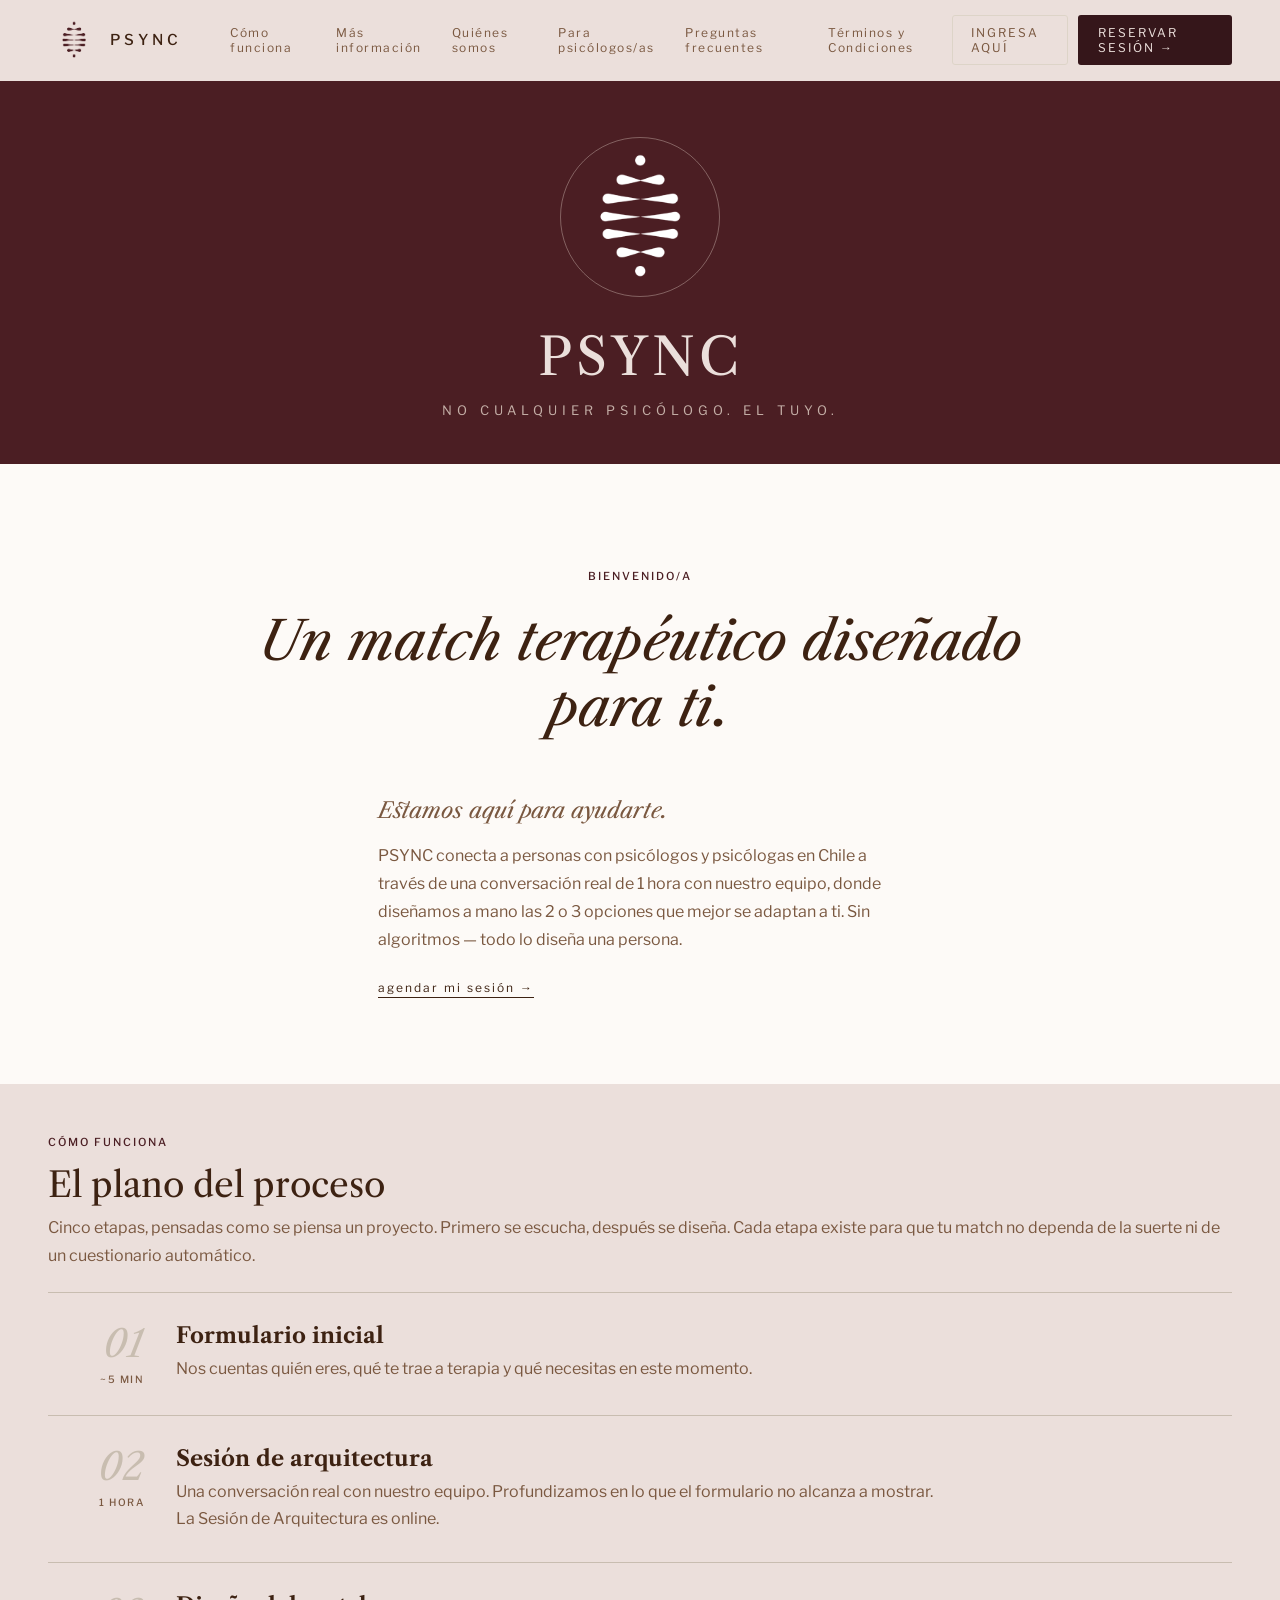
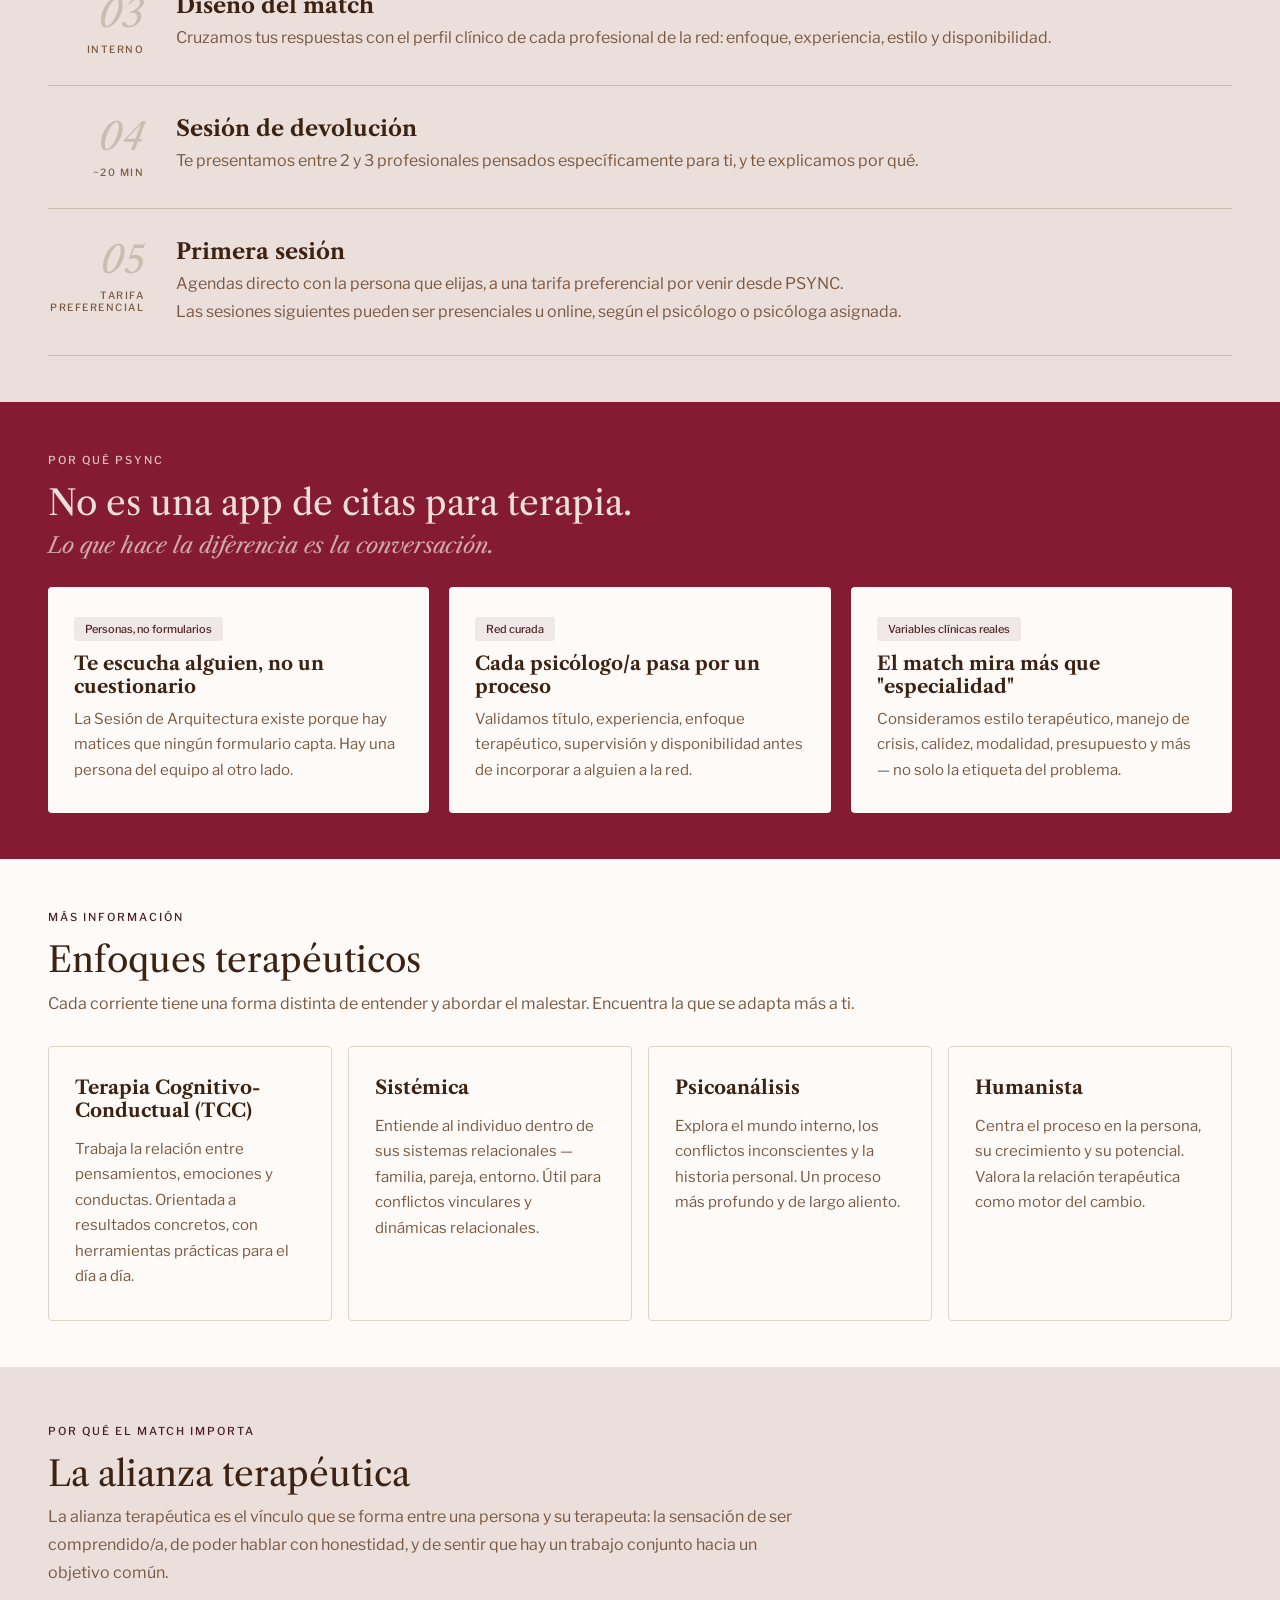
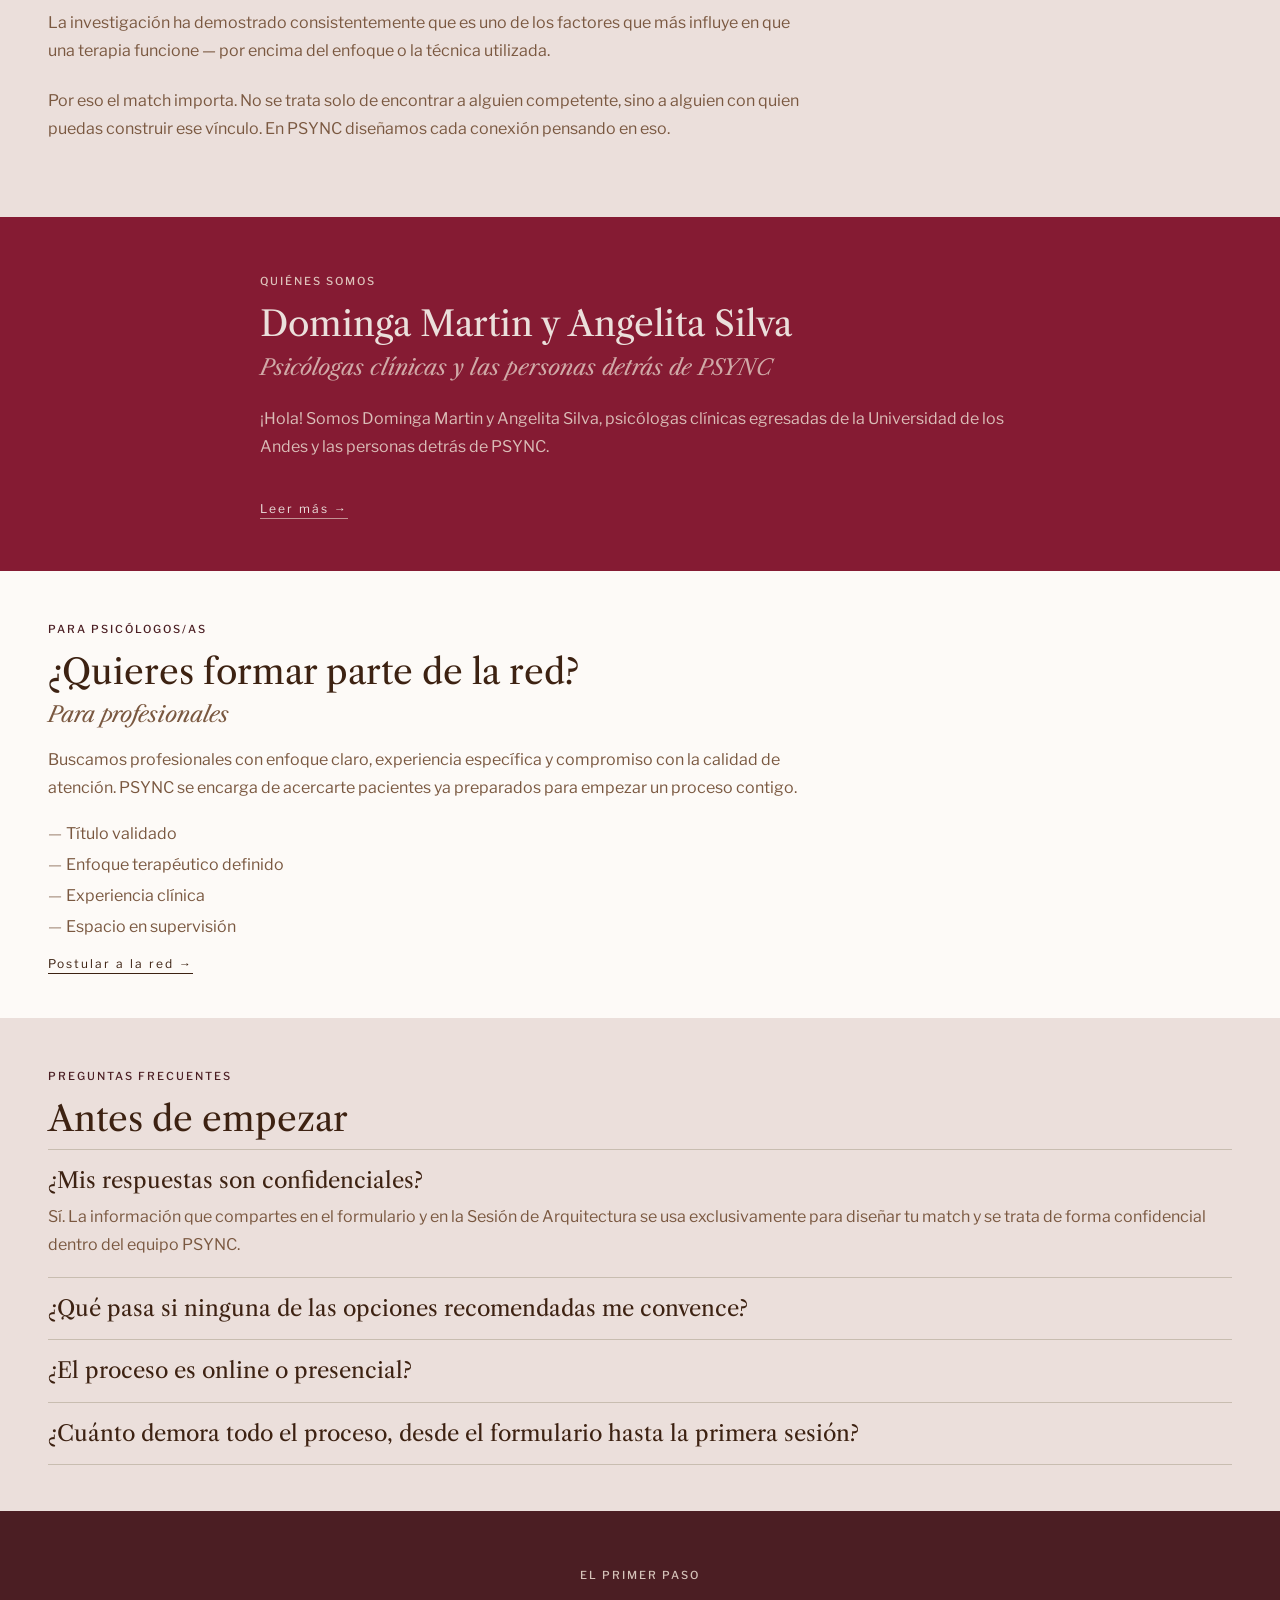
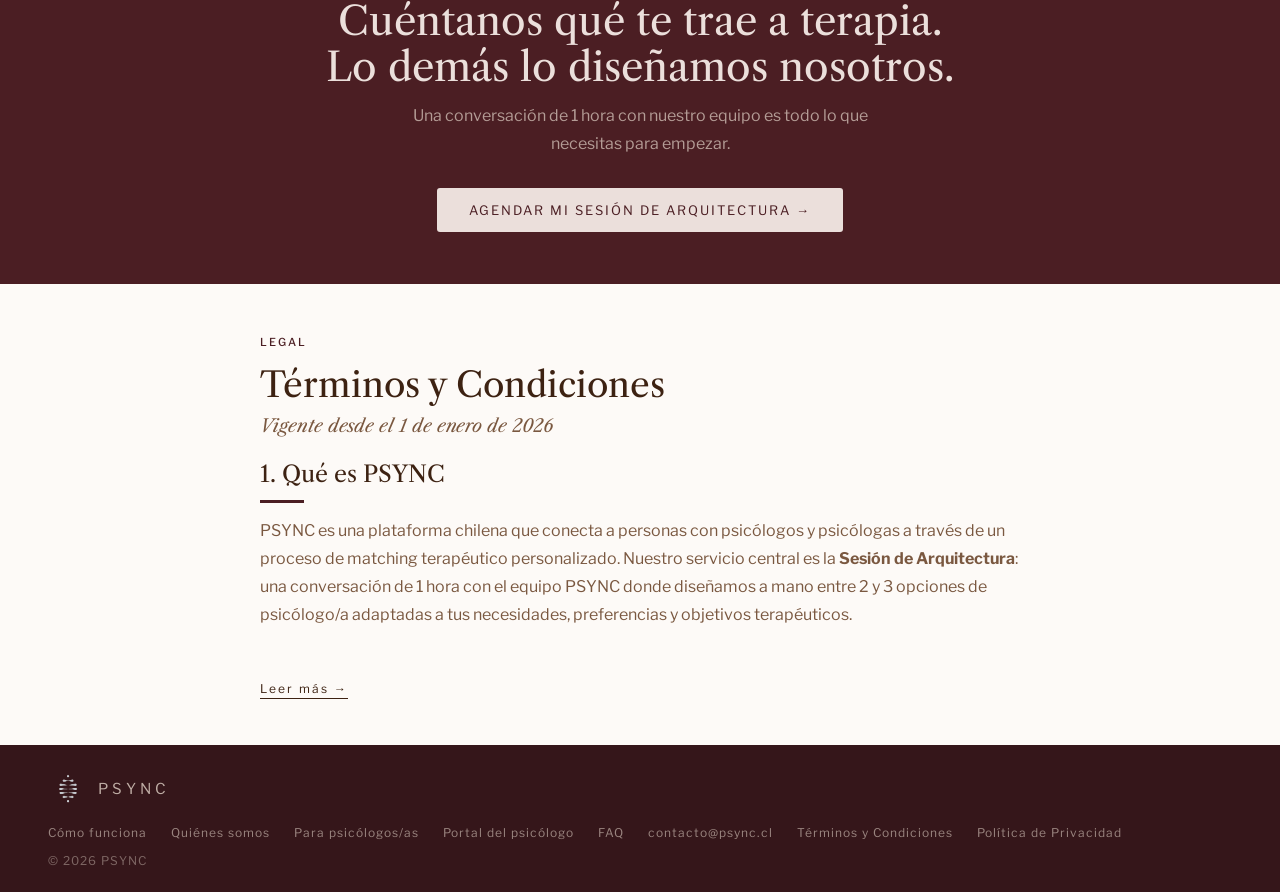
==== index.html @ 22e1e1fa "Add files via upload Descuento 15% dcto primera sesión" ====
<!DOCTYPE html>
<html lang="es">
<head>
<meta charset="UTF-8">
<meta name="viewport" content="width=device-width, initial-scale=1.0">
<title>PSYNC — Tu psicólogo o psicóloga, diseñado para ti</title>
<meta name="description" content="PSYNC conecta a personas con psicólogos y psicólogas en Chile a través de la Sesión de Arquitectura: una conversación real de 1 hora donde diseñamos a mano tu match terapéutico.">

<!-- Open Graph / redes sociales -->
<meta property="og:title" content="PSYNC — Tu psicólogo o psicóloga, diseñado para ti">
<meta property="og:description" content="Te escuchamos, entendemos lo que necesitas y te conectamos con 2-3 psicólogos que realmente pueden acompañarte.">
<meta property="og:image" content="https://psync.cl/og-image.png">
<meta property="og:image:width" content="1200">
<meta property="og:image:height" content="630">
<meta property="og:image:alt" content="PSYNC">
<meta property="og:url" content="https://psync.cl/">
<meta property="og:type" content="website">
<meta property="og:site_name" content="PSYNC">
<meta property="og:locale" content="es_CL">
<meta name="twitter:card" content="summary_large_image">
<meta name="twitter:title" content="PSYNC — Tu psicólogo o psicóloga, diseñado para ti">
<meta name="twitter:description" content="Te escuchamos, entendemos lo que necesitas y te conectamos con 2-3 psicólogos que realmente pueden acompañarte.">
<meta name="twitter:image" content="https://psync.cl/og-image.png">

<link rel="preconnect" href="https://fonts.googleapis.com">
<link rel="preconnect" href="https://fonts.gstatic.com" crossorigin>
<link href="https://fonts.googleapis.com/css2?family=Libre+Caslon+Text:ital,wght@0,400;0,700;1,400&family=Libre+Franklin:wght@300;400;500;600;700&display=swap" rel="stylesheet">
<style>
  :root {
    --bg: #EBDFDB;
    --surface: #FDFAF7;
    --ink: #3D2212;
    --ink-soft: #7A5840;
    --accent: #4B1E23;
    --accent-deep: #35161A;
    --accent-vivid: #851B33;
    --line: #DDD4C8;
    --line-strong: #C8BDB0;
    --font-display: 'Libre Caslon Text', serif;
    --font-body: 'Libre Franklin', sans-serif;
  }
  *, *::before, *::after { box-sizing: border-box; margin: 0; padding: 0; }
  html { scroll-behavior: smooth; }
  body { font-family: var(--font-display); background: var(--bg); color: var(--ink); }

  /* ── NAV ─────────────────────────────────────────── */
  nav {
    display: flex;
    justify-content: space-between;
    align-items: center;
    padding: 14px 48px;
    background: transparent;
    border-bottom: 0.5px solid transparent;
    position: sticky;
    top: 0;
    z-index: 100;
    transition: background 0.25s, border-color 0.25s, box-shadow 0.25s;
  }
  nav.scrolled {
    background: var(--surface);
    border-bottom-color: var(--line);
    box-shadow: 0 1px 8px rgba(61,34,18,0.12);
  }
  .nav-logo { display: flex; align-items: center; gap: 10px; text-decoration: none; }
  .nav-logo img { height: 52px; width: auto; content: url(logo-burdeos.png); }
  .nav-wordmark {
    font-family: var(--font-body);
    font-size: 15px;
    font-weight: 500;
    letter-spacing: 4px;
    color: var(--ink);
  }
  .nav-links {
    display: flex;
    gap: 28px;
    margin-left: 48px;
    font-family: var(--font-body);
    font-size: 12px;
    letter-spacing: 1.5px;
    color: var(--ink-soft);
    list-style: none;
  }
  .nav-links a { color: inherit; text-decoration: none; transition: color 0.2s; }
  .nav-links a:hover { color: var(--ink); }
  .nav-actions { display: flex; align-items: center; gap: 10px; }
  .nav-portal {
    font-family: var(--font-body);
    font-size: 12px;
    letter-spacing: 2px;
    text-transform: uppercase;
    background: transparent;
    color: var(--ink-soft);
    padding: 9px 18px;
    border-radius: 3px;
    border: 1px solid var(--line);
    text-decoration: none;
    transition: color 0.2s, border-color 0.2s;
  }
  .nav-portal:hover { color: var(--ink); border-color: var(--ink); }
  .nav-cta {
    font-family: var(--font-body);
    font-size: 12px;
    letter-spacing: 2px;
    text-transform: uppercase;
    background: var(--accent-deep);
    color: var(--bg);
    padding: 10px 20px;
    border-radius: 3px;
    text-decoration: none;
    transition: opacity 0.2s;
  }
  .nav-cta:hover { opacity: 0.82; }

  /* ── HERO ─────────────────────────────────────────── */
  .hero {
    background: var(--accent);
    padding: 56px 48px 46px;
    text-align: center;
  }
  .hero-circle {
    width: 160px;
    height: 160px;
    border-radius: 50%;
    border: 1px solid rgba(237,224,212,0.35);
    margin: 0 auto 32px;
    display: flex;
    align-items: center;
    justify-content: center;
    overflow: hidden;
  }
  .hero-circle img { width: 100%; height: 100%; object-fit: contain; transform: scale(1.12); filter: brightness(0) invert(1); }
  .hero-title {
    font-size: 52px;
    color: var(--bg);
    font-weight: 300;
    letter-spacing: 4px;
    line-height: 1.1;
    margin-bottom: 16px;
  }
  .hero-sub {
    font-family: var(--font-body);
    font-size: 13px;
    letter-spacing: 5px;
    color: rgba(237,224,212,0.75);
  }

  /* ── TIPOGRAFÍA COMÚN ─────────────────────────────── */
  .section-tag {
    display: inline-block;
    font-family: var(--font-body);
    font-size: 11px;
    font-weight: 500;
    letter-spacing: 2px;
    color: var(--accent);
    background: none;
    padding: 0;
    border-radius: 0;
    margin-bottom: 16px;
    text-transform: uppercase;
  }
  .section-title {
    font-size: 35px;
    color: var(--ink);
    font-weight: 400;
    line-height: 1.13;
    margin-bottom: 10px;
  }
  .section-italic {
    font-size: 22px;
    font-style: italic;
    color: var(--ink-soft);
    margin-bottom: 18px;
  }
  .section-body {
    font-family: var(--font-body);
    font-size: 16px;
    color: var(--ink-soft);
    line-height: 1.75;
    margin-bottom: 22px;
  }
  .link-arrow {
    font-family: var(--font-body);
    font-size: 12px;
    letter-spacing: 2px;
    color: var(--ink);
    text-decoration: none;
    border-bottom: 0.5px solid var(--ink);
    padding-bottom: 2px;
  }
  .link-arrow:hover { opacity: 0.7; }

  /* ── LEER MÁS ─────────────────────────────────────── */
  .expand-hidden { display: none; }
  .expand-hidden.open { display: block; }
  .expand-btn {
    font-family: var(--font-body);
    font-size: 12px;
    letter-spacing: 2px;
    color: var(--ink);
    background: none;
    border: none;
    border-bottom: 0.5px solid var(--ink);
    padding-bottom: 2px;
    cursor: pointer;
    margin-top: 24px;
    display: inline-block;
  }
  .expand-btn:hover { opacity: 0.7; }

  /* ── BIENVENIDA ───────────────────────────────────── */
  .welcome { background: var(--surface); }
  .welcome-statement-wrap {
    max-width: 880px;
    margin: 0 auto;
    padding: 100px 48px 56px;
    text-align: center;
  }
  .welcome-statement-wrap .section-tag { margin: 0 auto 26px; }
  .welcome-statement {
    font-family: var(--font-display);
    font-style: italic;
    font-weight: 400;
    font-size: 54px;
    line-height: 1.22;
    color: var(--ink);
  }
  .welcome-text { padding: 0 48px 88px; max-width: 620px; margin: 0 auto; }

  /* ── PROCESO ──────────────────────────────────────── */
  .proceso {
    padding: 46px 48px;
    background: var(--bg);
    scroll-margin-top: 80px;
  }
  .steps-list { margin-top: 12px; }
  .step {
    display: grid;
    grid-template-columns: 96px 1fr;
    gap: 32px;
    padding: 30px 0;
    border-top: 0.5px solid var(--line-strong);
  }
  .step:last-child { border-bottom: 0.5px solid var(--line-strong); }
  .step-left { text-align: right; padding-top: 2px; }
  .step-num { font-family: var(--font-display); font-style: italic; font-size: 38px; color: var(--line-strong); font-weight: 400; line-height: 1; }
  .step-time { display: block; font-family: var(--font-body); font-size: 10px; font-weight: 500; letter-spacing: 1.5px; text-transform: uppercase; color: var(--ink-soft); margin-top: 10px; }
  .step-title { font-size: 22px; color: var(--ink); line-height: 1.15; margin-bottom: 6px; }
  .step-body { font-family: var(--font-body); font-size: 16px; color: var(--ink-soft); line-height: 1.7; }

  /* ── POR QUÉ PSYNC ────────────────────────────────── */
  .porq { padding: 46px 48px; background: var(--accent-vivid); }
  .porq .section-tag { color: rgba(237,224,212,0.85); }
  .porq .section-title { color: var(--bg); }
  .porq .section-italic { color: rgba(237,224,212,0.72); }
  .porq-grid {
    display: grid;
    grid-template-columns: repeat(3, 1fr);
    gap: 20px;
    margin-top: 28px;
  }
  .porq-card {
    background: var(--surface);
    padding: 30px 26px;
    border-radius: 4px;
    min-height: 220px;
  }
  .porq-card-label {
    display: inline-block;
    font-family: var(--font-body);
    font-size: 11px;
    font-weight: 500;
    letter-spacing: 0;
    color: var(--accent);
    background: rgba(75,30,35,0.08);
    padding: 5px 11px;
    border-radius: 3px;
    margin-bottom: 12px;
    text-transform: none;
  }
  .porq-card-title { font-size: 19px; color: var(--ink); line-height: 1.2; margin-bottom: 8px; }
  .porq-card-body { font-family: var(--font-body); font-size: 15px; color: var(--ink-soft); line-height: 1.7; }

  /* ── CORRIENTES ───────────────────────────────────── */
  .corrientes {
    padding: 46px 48px;
    background: var(--surface);
    scroll-margin-top: 80px;
  }
  .corrientes-grid {
    display: grid;
    grid-template-columns: repeat(4, 1fr);
    gap: 16px;
    margin-top: 28px;
  }
  .corriente-card {
    background: var(--surface);
    padding: 30px 26px;
    border: 1px solid var(--line);
    border-radius: 4px;
    min-height: 240px;
  }
  .corriente-name { font-size: 19px; color: var(--ink); line-height: 1.2; margin-bottom: 14px; }
  .corriente-body { font-family: var(--font-body); font-size: 15px; color: var(--ink-soft); line-height: 1.7; }

  /* ── ALIANZA TERAPÉUTICA ──────────────────────────── */
  .alianza { padding: 52px 48px; background: var(--bg); }
  .alianza-inner { max-width: 760px; }

  /* ── QUIÉNES SOMOS ────────────────────────────────── */
  .quienes {
    padding: 52px 48px;
    background: var(--accent-vivid);
    scroll-margin-top: 80px;
  }
  .quienes .section-tag { color: rgba(237,224,212,0.85); }
  .quienes .section-title { color: var(--bg); }
  .quienes .section-italic { color: rgba(237,224,212,0.72); }
  .quienes .expand-btn { color: var(--bg); border-bottom-color: rgba(237,224,212,0.6); }
  .quienes-inner { max-width: 760px; margin: 0 auto; }
  .quienes-subh {
    font-family: var(--font-display);
    font-size: 25px;
    font-weight: 400;
    line-height: 1.15;
    color: var(--bg);
    margin: 34px 0 14px;
    padding-top: 28px;
    position: relative;
  }
  .quienes-subh::before {
    content: "";
    position: absolute;
    top: 0;
    left: 0;
    width: 44px;
    height: 3px;
    background: rgba(237,224,212,0.5);
  }
  .quienes-body {
    font-family: var(--font-body);
    font-size: 16px;
    color: rgba(237,224,212,0.82);
    line-height: 1.75;
    margin-bottom: 16px;
  }
  .quienes-closing {
    font-family: var(--font-display);
    font-size: 20px;
    font-style: italic;
    color: rgba(237,224,212,0.8);
    margin-top: 34px;
    line-height: 1.5;
  }

  /* ── PSICÓLOGOS/AS ────────────────────────────────── */
  .psicologos {
    padding: 46px 48px;
    background: var(--surface);
    scroll-margin-top: 80px;
  }
  .psicologos-inner { max-width: 760px; }
  .req-list { margin: 16px 0; list-style: none; }
  .req-item {
    font-family: var(--font-body);
    font-size: 16px;
    color: var(--ink-soft);
    padding-left: 18px;
    position: relative;
    margin-bottom: 12px;
  }
  .req-item::before { content: '—'; position: absolute; left: 0; color: rgba(122,88,64,0.7); }

  /* ── FAQ ──────────────────────────────────────────── */
  .faq {
    padding: 46px 48px;
    background: var(--bg);
    scroll-margin-top: 80px;
  }
  .faq-list { margin-top: 8px; }
  details.faq-item {
    padding: 18px 0;
    border-top: 0.5px solid var(--line-strong);
  }
  details.faq-item:last-child { border-bottom: 0.5px solid var(--line-strong); }
  details.faq-item summary {
    font-family: var(--font-display);
    font-size: 22px;
    line-height: 1.15;
    color: var(--ink);
    cursor: pointer;
    list-style: none;
  }
  details.faq-item summary::-webkit-details-marker { display: none; }
  details.faq-item[open] summary { margin-bottom: 10px; }
  details.faq-item p {
    font-family: var(--font-body);
    font-size: 16px;
    color: var(--ink-soft);
    line-height: 1.75;
  }

  /* ── CTA FINAL ────────────────────────────────────── */
  .cta-final { background: var(--accent); padding: 52px 48px; text-align: center; }
  .cta-final .section-tag { color: rgba(237,224,212,0.85); }
  .cta-final .section-title { color: var(--bg); font-size: 40px; line-height: 1.15; margin-bottom: 12px; }
  .cta-final .section-body { color: rgba(237,224,212,0.65); max-width: 480px; margin: 0 auto 30px; }
  .btn-cta {
    display: inline-block;
    padding: 14px 32px;
    background: var(--bg);
    color: var(--accent);
    font-family: var(--font-body);
    font-size: 13px;
    letter-spacing: 2px;
    text-transform: uppercase;
    border-radius: 3px;
    text-decoration: none;
    transition: opacity 0.2s;
  }
  .btn-cta:hover { opacity: 0.85; }

  /* ── TÉRMINOS ─────────────────────────────────────── */
  .terminos {
    padding: 46px 48px;
    background: var(--surface);
    scroll-margin-top: 80px;
  }
  .terminos-inner { max-width: 760px; margin: 0 auto; }
  .terminos-section { margin-bottom: 28px; }
  .terminos-subh {
    font-family: var(--font-display);
    font-size: 23px;
    font-weight: 400;
    line-height: 1.15;
    color: var(--ink);
    margin-bottom: 14px;
    padding-bottom: 16px;
    position: relative;
  }
  .terminos-subh::after {
    content: "";
    position: absolute;
    bottom: 0;
    left: 0;
    width: 44px;
    height: 3px;
    background: var(--accent);
  }
  .terminos-body {
    font-family: var(--font-body);
    font-size: 16px;
    color: var(--ink-soft);
    line-height: 1.75;
    margin-bottom: 12px;
  }
  .terminos-body:last-child { margin-bottom: 0; }
  .terminos-tabla {
    border: 1px solid var(--line);
    border-radius: 4px;
    overflow: hidden;
    margin-bottom: 14px;
  }
  .terminos-tabla-row {
    display: grid;
    grid-template-columns: 1fr auto;
    gap: 24px;
    padding: 12px 18px;
    border-bottom: 0.5px solid var(--line);
    align-items: center;
  }
  .terminos-tabla-row:last-child { border-bottom: none; }
  .terminos-tabla-header {
    font-family: var(--font-body);
    font-size: 11px;
    letter-spacing: 2px;
    text-transform: uppercase;
    color: rgba(122,88,64,0.7);
    background: var(--bg);
  }
  .terminos-tabla-body {
    font-family: var(--font-body);
    font-size: 15px;
    color: var(--ink-soft);
    background: var(--surface);
  }
  .terminos-precio {
    font-family: var(--font-display);
    font-size: 18px;
    color: var(--ink);
    white-space: nowrap;
    text-align: right;
  }
  .terminos-politica { display: flex; flex-direction: column; gap: 10px; margin-bottom: 14px; }
  .terminos-politica-item {
    padding: 20px 24px;
    border: 1px solid var(--line);
    border-radius: 4px;
  }
  .terminos-politica-tag {
    font-family: var(--font-body);
    font-size: 11px;
    letter-spacing: 2px;
    text-transform: uppercase;
    margin-bottom: 8px;
    color: var(--ink-soft);
  }
  .terminos-politica-item .terminos-body { margin-bottom: 0; }
  .terminos-aviso {
    padding: 20px 24px;
    border: 1px solid var(--line-strong);
    border-radius: 4px;
    background: var(--bg);
    margin-bottom: 14px;
  }
  .terminos-aviso .terminos-body { color: rgba(61,34,18,0.7); margin-bottom: 6px; }
  .terminos-aviso .terminos-body:last-child { margin-bottom: 0; }
  .terminos-email-wrap { text-align: center; margin: 16px 0; }
  .terminos-email {
    font-family: var(--font-display);
    font-size: 20px;
    font-style: italic;
    color: var(--ink);
    text-decoration: none;
    border-bottom: 0.5px solid var(--ink);
    padding-bottom: 2px;
  }
  .terminos-email:hover { opacity: 0.7; }

  /* ── FOOTER ───────────────────────────────────────── */
  footer {
    background: var(--accent-deep);
    padding: 24px 48px;
    display: flex;
    justify-content: space-between;
    align-items: center;
    flex-wrap: wrap;
    gap: 12px;
  }
  .footer-logo { display: flex; align-items: center; gap: 10px; }
  .footer-logo img { height: 40px; width: auto; opacity: 0.85; }
  .footer-wordmark {
    font-family: var(--font-body);
    font-size: 15px;
    letter-spacing: 4px;
    color: rgba(237,224,212,0.75);
  }
  .footer-links { display: flex; gap: 24px; flex-wrap: wrap; list-style: none; }
  .footer-links a {
    font-family: var(--font-body);
    font-size: 12px;
    letter-spacing: 1px;
    color: rgba(237,224,212,0.55);
    text-decoration: none;
  }
  .footer-links a:hover { color: rgba(237,224,212,0.75); }
  .footer-copy {
    font-family: var(--font-body);
    font-size: 12px;
    letter-spacing: 1px;
    color: rgba(237,224,212,0.4);
  }

  /* ── HAMBURGER MENU ───────────────────────────────── */
  .nav-hamburger {
    display: none;
    background: none;
    border: none;
    font-size: 22px;
    cursor: pointer;
    color: var(--ink);
    padding: 4px 8px;
    line-height: 1;
  }
  .nav-mobile-menu {
    display: none;
    flex-direction: column;
    width: 100%;
    padding: 8px 0 14px;
    border-top: 0.5px solid var(--line);
    margin-top: 10px;
    list-style: none;
  }
  .nav-mobile-menu.open { display: flex; }
  .nav-mobile-menu li a {
    display: block;
    font-family: var(--font-body);
    font-size: 14px;
    letter-spacing: 1.5px;
    color: var(--ink-soft);
    text-decoration: none;
    padding: 12px 0;
    border-bottom: 0.5px solid var(--line);
  }
  .nav-mobile-menu li:last-child a { border-bottom: none; }
  .nav-mobile-menu li a:hover { color: var(--ink); }
  .nav-mobile-cta {
    display: block !important;
    margin-top: 10px;
    text-align: center;
    background: var(--accent-deep) !important;
    color: var(--bg) !important;
    padding: 12px 20px !important;
    border-radius: 3px;
    font-size: 12px !important;
    letter-spacing: 2px !important;
    text-transform: uppercase;
    border-bottom: none !important;
  }

  /* ── RESPONSIVE (≤768px) ──────────────────────────── */
  @media (max-width: 768px) {
    html, body { overflow-x: hidden; }

    nav { padding: 14px 24px; flex-wrap: wrap; }
    .nav-links { display: none; }
    .nav-actions { display: none; }
    .nav-hamburger { display: block; }

    .hero { padding: 36px 24px 30px; }
    .hero-title { font-size: 36px; }

    .welcome-statement-wrap { padding: 56px 24px 32px; }
    .welcome-statement { font-size: 32px; }
    .welcome-text { padding: 0 24px 48px; }

    .proceso { padding: 36px 24px; }
    .step { grid-template-columns: 56px 1fr; gap: 14px; padding: 22px 0; }
    .step-num { font-size: 28px; }

    .porq { padding: 36px 24px; }
    .porq-grid { grid-template-columns: 1fr; gap: 14px; }
    .porq-card { min-height: 0; }

    .corrientes { padding: 36px 24px; }
    .corrientes-grid { grid-template-columns: 1fr; gap: 14px; }
    .corriente-card { min-height: 0; }

    .alianza { padding: 40px 24px; }
    .alianza-inner { max-width: 100%; }

    .quienes { padding: 40px 24px; }
    .quienes-inner { max-width: 100%; }

    .psicologos { padding: 36px 24px; }
    .psicologos-inner { max-width: 100%; }

    .faq { padding: 36px 24px; }

    .cta-final { padding: 40px 24px; }
    .cta-final .section-title { font-size: 29px; }

    .terminos { padding: 36px 24px; }
    .terminos-inner { max-width: 100%; }
    .terminos-tabla-row { grid-template-columns: 1fr; gap: 4px; }
    .terminos-precio { text-align: left; }

    footer { padding: 20px 24px; flex-direction: column; align-items: flex-start; }

    .section-title { font-size: 27px; }
    .section-italic { font-size: 19px; }
  }
</style>
</head>
<body>

<!-- NAV -->
<nav>
  <a href="index.html" class="nav-logo">
    <img src="logo.png" alt="PSYNC">
    <span class="nav-wordmark">PSYNC</span>
  </a>
  <ul class="nav-links">
    <li><a href="#como-funciona">Cómo funciona</a></li>
    <li><a href="#mas-informacion">Más información</a></li>
    <li><a href="#quienes-somos">Quiénes somos</a></li>
    <li><a href="#para-psicologos">Para psicólogos/as</a></li>
    <li><a href="#preguntas-frecuentes">Preguntas frecuentes</a></li>
    <li><a href="#terminos">Términos y Condiciones</a></li>
  </ul>
  <div class="nav-actions">
    <a href="portal.html" class="nav-portal">Ingresa aquí</a>
    <a href="formulario.html" class="nav-cta">Reservar sesión →</a>
  </div>
  <button class="nav-hamburger" id="navHamburger" aria-label="Menú">☰</button>
  <ul class="nav-mobile-menu" id="navMobileMenu">
    <li><a href="#como-funciona">Cómo funciona</a></li>
    <li><a href="#mas-informacion">Más información</a></li>
    <li><a href="#quienes-somos">Quiénes somos</a></li>
    <li><a href="#para-psicologos">Para psicólogos/as</a></li>
    <li><a href="#preguntas-frecuentes">Preguntas frecuentes</a></li>
    <li><a href="#terminos">Términos y Condiciones</a></li>
    <li><a href="portal.html">Ingresa aquí</a></li>
    <li><a href="formulario.html" class="nav-mobile-cta">Reservar sesión →</a></li>
  </ul>
</nav>

<!-- HERO -->
<section class="hero">
  <div class="hero-circle">
    <img src="logo.png" alt="PSYNC">
  </div>
  <h1 class="hero-title">PSYNC</h1>
  <p class="hero-sub">NO CUALQUIER PSICÓLOGO. EL TUYO.</p>
</section>

<!-- BIENVENIDA -->
<section class="welcome">
  <div class="welcome-statement-wrap">
    <p class="section-tag">Bienvenido/a</p>
    <h2 class="welcome-statement">Un match terapéutico diseñado para ti.</h2>
  </div>
  <div class="welcome-text">
    <p class="section-italic">Estamos aquí para ayudarte.</p>
    <p class="section-body">PSYNC conecta a personas con psicólogos y psicólogas en Chile a través de una conversación real de 1 hora con nuestro equipo, donde diseñamos a mano las 2 o 3 opciones que mejor se adaptan a ti. Sin algoritmos — todo lo diseña una persona.</p>
    <a href="formulario.html" class="link-arrow">agendar mi sesión →</a>
  </div>
</section>

<!-- CÓMO FUNCIONA -->
<section class="proceso" id="como-funciona">
  <p class="section-tag">Cómo funciona</p>
  <h2 class="section-title">El plano del proceso</h2>
  <p class="section-body">Cinco etapas, pensadas como se piensa un proyecto. Primero se escucha, después se diseña. Cada etapa existe para que tu match no dependa de la suerte ni de un cuestionario automático.</p>
  <div class="steps-list">
    <div class="step">
      <div class="step-left">
        <div class="step-num">01</div>
        <div class="step-time">~5 min</div>
      </div>
      <div>
        <h3 class="step-title">Formulario inicial</h3>
        <p class="step-body">Nos cuentas quién eres, qué te trae a terapia y qué necesitas en este momento.</p>
      </div>
    </div>
    <div class="step">
      <div class="step-left">
        <div class="step-num">02</div>
        <div class="step-time">1 hora</div>
      </div>
      <div>
        <h3 class="step-title">Sesión de arquitectura</h3>
        <p class="step-body">Una conversación real con nuestro equipo. Profundizamos en lo que el formulario no alcanza a mostrar.</p>
        <p class="step-body">La Sesión de Arquitectura es online.</p>
      </div>
    </div>
    <div class="step">
      <div class="step-left">
        <div class="step-num">03</div>
        <div class="step-time">Interno</div>
      </div>
      <div>
        <h3 class="step-title">Diseño del match</h3>
        <p class="step-body">Cruzamos tus respuestas con el perfil clínico de cada profesional de la red: enfoque, experiencia, estilo y disponibilidad.</p>
      </div>
    </div>
    <div class="step">
      <div class="step-left">
        <div class="step-num">04</div>
        <div class="step-time">~20 min</div>
      </div>
      <div>
        <h3 class="step-title">Sesión de devolución</h3>
        <p class="step-body">Te presentamos entre 2 y 3 profesionales pensados específicamente para ti, y te explicamos por qué.</p>
      </div>
    </div>
    <div class="step">
      <div class="step-left">
        <div class="step-num">05</div>
        <div class="step-time">Tarifa preferencial</div>
      </div>
      <div>
        <h3 class="step-title">Primera sesión</h3>
        <p class="step-body">Agendas directo con la persona que elijas, a una tarifa preferencial por venir desde PSYNC.</p>
        <p class="step-body">Las sesiones siguientes pueden ser presenciales u online, según el psicólogo o psicóloga asignada.</p>
      </div>
    </div>
  </div>
</section>

<!-- POR QUÉ PSYNC -->
<section class="porq">
  <p class="section-tag">Por qué PSYNC</p>
  <h2 class="section-title">No es una app de citas para terapia.</h2>
  <p class="section-italic">Lo que hace la diferencia es la conversación.</p>
  <div class="porq-grid">
    <div class="porq-card">
      <p class="porq-card-label">Personas, no formularios</p>
      <h3 class="porq-card-title">Te escucha alguien, no un cuestionario</h3>
      <p class="porq-card-body">La Sesión de Arquitectura existe porque hay matices que ningún formulario capta. Hay una persona del equipo al otro lado.</p>
    </div>
    <div class="porq-card">
      <p class="porq-card-label">Red curada</p>
      <h3 class="porq-card-title">Cada psicólogo/a pasa por un proceso</h3>
      <p class="porq-card-body">Validamos título, experiencia, enfoque terapéutico, supervisión y disponibilidad antes de incorporar a alguien a la red.</p>
    </div>
    <div class="porq-card">
      <p class="porq-card-label">Variables clínicas reales</p>
      <h3 class="porq-card-title">El match mira más que "especialidad"</h3>
      <p class="porq-card-body">Consideramos estilo terapéutico, manejo de crisis, calidez, modalidad, presupuesto y más — no solo la etiqueta del problema.</p>
    </div>
  </div>
</section>

<!-- MÁS INFORMACIÓN -->
<section class="corrientes" id="mas-informacion">
  <p class="section-tag">Más información</p>
  <h2 class="section-title">Enfoques terapéuticos</h2>
  <p class="section-body">Cada corriente tiene una forma distinta de entender y abordar el malestar. Encuentra la que se adapta más a ti.</p>
  <div class="corrientes-grid">
    <div class="corriente-card">
      <h3 class="corriente-name">Terapia Cognitivo-Conductual (TCC)</h3>
      <p class="corriente-body">Trabaja la relación entre pensamientos, emociones y conductas. Orientada a resultados concretos, con herramientas prácticas para el día a día.</p>
    </div>
    <div class="corriente-card">
      <h3 class="corriente-name">Sistémica</h3>
      <p class="corriente-body">Entiende al individuo dentro de sus sistemas relacionales — familia, pareja, entorno. Útil para conflictos vinculares y dinámicas relacionales.</p>
    </div>
    <div class="corriente-card">
      <h3 class="corriente-name">Psicoanálisis</h3>
      <p class="corriente-body">Explora el mundo interno, los conflictos inconscientes y la historia personal. Un proceso más profundo y de largo aliento.</p>
    </div>
    <div class="corriente-card">
      <h3 class="corriente-name">Humanista</h3>
      <p class="corriente-body">Centra el proceso en la persona, su crecimiento y su potencial. Valora la relación terapéutica como motor del cambio.</p>
    </div>
  </div>
</section>

<!-- LA ALIANZA TERAPÉUTICA -->
<section class="alianza">
  <div class="alianza-inner">
    <p class="section-tag">Por qué el match importa</p>
    <h2 class="section-title">La alianza terapéutica</h2>
    <p class="section-body">La alianza terapéutica es el vínculo que se forma entre una persona y su terapeuta: la sensación de ser comprendido/a, de poder hablar con honestidad, y de sentir que hay un trabajo conjunto hacia un objetivo común.</p>
    <p class="section-body">La investigación ha demostrado consistentemente que es uno de los factores que más influye en que una terapia funcione — por encima del enfoque o la técnica utilizada.</p>
    <p class="section-body">Por eso el match importa. No se trata solo de encontrar a alguien competente, sino a alguien con quien puedas construir ese vínculo. En PSYNC diseñamos cada conexión pensando en eso.</p>
  </div>
</section>

<!-- QUIÉNES SOMOS -->
<section class="quienes" id="quienes-somos">
  <div class="quienes-inner">
    <p class="section-tag">Quiénes somos</p>
    <h2 class="section-title">Dominga Martin y Angelita Silva</h2>
    <p class="section-italic">Psicólogas clínicas y las personas detrás de PSYNC</p>
    <p class="quienes-body" style="margin-top:24px">¡Hola! Somos Dominga Martin y Angelita Silva, psicólogas clínicas egresadas de la Universidad de los Andes y las personas detrás de PSYNC.</p>

    <div class="expand-hidden" id="quienes-more">
      <p class="quienes-body">Durante nuestra formación y experiencia clínica nos dimos cuenta de algo que se repetía una y otra vez: empezar terapia no es fácil. Abrirse con alguien que no conoces, hablar de cosas que muchas veces nunca has dicho en voz alta y confiar en otra persona requiere mucha valentía. Y para dar ese paso, necesitas sentirte cómodo. Necesitas sentir que hay una conexión.</p>
      <p class="quienes-body">Eso nos hizo preguntarnos por qué encontrar un psicólogo con quien realmente hagas "clic" sigue siendo, muchas veces, un proceso tan difícil.</p>

      <h3 class="quienes-subh">Lo que aprendimos</h3>
      <p class="quienes-body">La investigación ha mostrado de forma consistente que uno de los factores que más influye en que una terapia funcione es la alianza terapéutica: el vínculo de confianza, colaboración y seguridad que se construye entre el paciente y su terapeuta.</p>
      <p class="quienes-body">En otras palabras, no es suficiente con que un psicólogo sea un excelente profesional. También importa que sea el profesional adecuado para ti.</p>
      <p class="quienes-body">Sin embargo, hoy buscar psicólogo muchas veces se parece más a elegir un producto de un catálogo que a encontrar a la persona con quien vas a compartir una parte importante de tu historia. Perfiles, listas interminables y muy poca información sobre lo que realmente hace que una terapia funcione.</p>
      <p class="quienes-body">Y sabemos que cuando alguien ya reunió el valor para pedir ayuda, tener que probar, equivocarse y volver a empezar puede ser muy desgastante.</p>

      <h3 class="quienes-subh">Así nació PSYNC</h3>
      <p class="quienes-body">PSYNC nació porque creemos que ese proceso puede ser distinto.</p>
      <p class="quienes-body">Queremos hacer que encontrar psicólogo sea una experiencia más humana, más simple y más personalizada. Un lugar donde puedas conocer profesionales altamente capacitados, pero también acercarte a aquel con quien tengas mayores posibilidades de construir una buena alianza terapéutica desde el comienzo.</p>
      <p class="quienes-body">Somos dos psicólogas apasionadas por la psicoterapia y convencidas de que la evidencia científica y la tecnología pueden trabajar juntas para mejorar el acceso a la salud mental, sin perder nunca de vista lo más importante: que detrás de cada búsqueda hay una persona, una historia y una forma única de vivir las cosas.</p>
      <p class="quienes-body">Detrás de PSYNC hay mucho trabajo, investigación y dedicación, pero también una convicción muy simple: una buena terapia comienza con una buena conexión.</p>

      <p class="quienes-closing">Esperamos poder acompañarte en ese primer paso.</p>
    </div>

    <button class="expand-btn" id="quienes-btn" aria-expanded="false">Leer más →</button>
  </div>
</section>

<!-- PARA PSICÓLOGOS/AS -->
<section class="psicologos" id="para-psicologos">
  <div class="psicologos-inner">
    <p class="section-tag">Para psicólogos/as</p>
    <h2 class="section-title">¿Quieres formar parte de la red?</h2>
    <p class="section-italic">Para profesionales</p>
    <p class="section-body">Buscamos profesionales con enfoque claro, experiencia específica y compromiso con la calidad de atención. PSYNC se encarga de acercarte pacientes ya preparados para empezar un proceso contigo.</p>
    <ul class="req-list">
      <li class="req-item">Título validado</li>
      <li class="req-item">Enfoque terapéutico definido</li>
      <li class="req-item">Experiencia clínica</li>
      <li class="req-item">Espacio en supervisión</li>
    </ul>
    <a href="postulacion-psicologo.html" class="link-arrow">Postular a la red →</a>
  </div>
</section>

<!-- PREGUNTAS FRECUENTES -->
<section class="faq" id="preguntas-frecuentes">
  <p class="section-tag">Preguntas frecuentes</p>
  <h2 class="section-title">Antes de empezar</h2>
  <div class="faq-list">
    <details class="faq-item" open>
      <summary>¿Mis respuestas son confidenciales?</summary>
      <p>Sí. La información que compartes en el formulario y en la Sesión de Arquitectura se usa exclusivamente para diseñar tu match y se trata de forma confidencial dentro del equipo PSYNC.</p>
    </details>
    <details class="faq-item">
      <summary>¿Qué pasa si ninguna de las opciones recomendadas me convence?</summary>
      <p>La Sesión de Devolución es una conversación, no una asignación. Si ninguna opción calza, lo conversamos y ajustamos el match.</p>
    </details>
    <details class="faq-item">
      <summary>¿El proceso es online o presencial?</summary>
      <p>Ambos. En el formulario nos cuentas tu preferencia y la consideramos al momento de diseñar tu match.</p>
    </details>
    <details class="faq-item">
      <summary>¿Cuánto demora todo el proceso, desde el formulario hasta la primera sesión?</summary>
      <p>Depende de la disponibilidad de cada etapa, pero está diseñado para ser rápido: formulario, sesión de arquitectura, devolución y primera sesión se coordinan en el menor tiempo posible.</p>
    </details>
  </div>
</section>

<!-- CTA FINAL -->
<section class="cta-final">
  <p class="section-tag">El primer paso</p>
  <h2 class="section-title">Cuéntanos qué te trae a terapia.<br>Lo demás lo diseñamos nosotros.</h2>
  <p class="section-body">Una conversación de 1 hora con nuestro equipo es todo lo que necesitas para empezar.</p>
  <a href="formulario.html" class="btn-cta">Agendar mi sesión de arquitectura →</a>
</section>

<!-- TÉRMINOS Y CONDICIONES -->
<section class="terminos" id="terminos">
  <div class="terminos-inner">
    <p class="section-tag">Legal</p>
    <h2 class="section-title">Términos y Condiciones</h2>
    <p class="section-italic" style="font-size:18px; margin-bottom:24px;">Vigente desde el 1 de enero de 2026</p>

    <div class="terminos-section">
      <h3 class="terminos-subh">1. Qué es PSYNC</h3>
      <p class="terminos-body">PSYNC es una plataforma chilena que conecta a personas con psicólogos y psicólogas a través de un proceso de matching terapéutico personalizado. Nuestro servicio central es la <strong>Sesión de Arquitectura</strong>: una conversación de 1 hora con el equipo PSYNC donde diseñamos a mano entre 2 y 3 opciones de psicólogo/a adaptadas a tus necesidades, preferencias y objetivos terapéuticos.</p>
    </div>

    <div class="expand-hidden" id="terminos-more">

      <div class="terminos-section">
        <p class="terminos-body">PSYNC no es un servicio de atención clínica directa ni reemplaza la relación terapéutica. Nuestra función es facilitar el inicio de un proceso psicoterapéutico con un profesional idóneo para ti.</p>
      </div>

      <div class="terminos-section">
        <h3 class="terminos-subh">2. Servicios y valores</h3>
        <div class="terminos-tabla">
          <div class="terminos-tabla-row terminos-tabla-header">
            <span>Servicio</span>
            <span>Valor</span>
          </div>
          <div class="terminos-tabla-row terminos-tabla-body">
            <span>Sesión de Arquitectura (1 hora)</span>
            <span class="terminos-precio">$25.000 CLP</span>
          </div>
          <div class="terminos-tabla-row terminos-tabla-body">
            <span>Primera sesión terapéutica con psicólogo/a asignado/a</span>
            <span class="terminos-precio">15% de descuento sobre tarifa regular</span>
          </div>
        </div>
        <p class="terminos-body">El descuento en la primera sesión aplica únicamente para pacientes derivados desde PSYNC y se coordina directamente entre el paciente y el profesional asignado. PSYNC no cobra comisión adicional por las sesiones posteriores.</p>
      </div>

      <div class="terminos-section">
        <h3 class="terminos-subh">3. Política de cancelación y reagendamiento</h3>
        <p class="terminos-body">Entendemos que los imprevistos ocurren. Nuestra política está diseñada para ser justa para ambas partes.</p>
        <div class="terminos-politica">
          <div class="terminos-politica-item">
            <p class="terminos-politica-tag">— Con 24 horas o más de anticipación</p>
            <p class="terminos-body">Puedes cancelar o reagendar tu Sesión de Arquitectura <strong>sin costo</strong>. Basta con avisarnos a <a href="mailto:contacto@psync.cl" style="color:#3D2212; border-bottom:0.5px solid currentColor; text-decoration:none;">contacto@psync.cl</a> antes de las 24 horas previas a tu sesión.</p>
          </div>
          <div class="terminos-politica-item">
            <p class="terminos-politica-tag">— Con menos de 24 horas de anticipación</p>
            <p class="terminos-body">Se cobrará el <strong>50% del valor de la sesión ($12.500 CLP)</strong> a modo de compensación por el tiempo reservado. El monto restante ($12.500 CLP) queda como crédito para una futura sesión o se reembolsa si decides no continuar.</p>
          </div>
          <div class="terminos-politica-item">
            <p class="terminos-politica-tag">— Cancelación por parte de PSYNC</p>
            <p class="terminos-body">Si PSYNC cancela la sesión por causa de fuerza mayor, se <strong>reembolsará el 100%</strong> del monto pagado dentro de 5 días hábiles, sin excepción.</p>
          </div>
        </div>
      </div>

      <div class="terminos-section">
        <h3 class="terminos-subh">4. Re-vinculación</h3>
        <p class="terminos-body">Si, una vez iniciado tu proceso terapéutico, sientes que el match no fue el adecuado, PSYNC ofrece hasta <strong>2 instancias de re-vinculación sin costo adicional</strong>. Esto significa que podemos buscar un nuevo profesional para ti dentro de nuestra red, sin cobrar nuevamente la Sesión de Arquitectura.</p>
        <p class="terminos-body">Las re-vinculaciones están disponibles durante los primeros 90 días desde tu primera sesión con el profesional asignado y están sujetas a disponibilidad en la red de PSYNC.</p>
      </div>

      <div class="terminos-section">
        <h3 class="terminos-subh">5. Confidencialidad</h3>
        <p class="terminos-body">Toda la información que compartes con PSYNC —tanto en el formulario inicial como en la Sesión de Arquitectura— es tratada con estricta confidencialidad. Tus datos no serán compartidos con terceros ajenos al proceso de matching, salvo con los profesionales evaluados para tu caso y únicamente en la medida necesaria para diseñar el match.</p>
        <p class="terminos-body">PSYNC cumple con la Ley N° 19.628 sobre Protección de la Vida Privada vigente en Chile.</p>
      </div>

      <div class="terminos-section">
        <h3 class="terminos-subh">6. Limitaciones del servicio</h3>
        <div class="terminos-aviso">
          <p class="terminos-body"><strong>PSYNC no es un servicio de atención de urgencias ni emergencias de salud mental.</strong></p>
          <p class="terminos-body">Si estás en una situación de crisis o riesgo para tu vida o la de otras personas, dirígete inmediatamente al <strong>servicio de urgencias más cercano</strong> o llama al <strong>131 (SAMU)</strong>.</p>
        </div>
        <p class="terminos-body">La Sesión de Arquitectura no constituye una consulta clínica, diagnóstico ni tratamiento psicológico. PSYNC facilita el acceso a profesionales de salud mental, pero no ejerce la práctica clínica directa.</p>
      </div>

      <div class="terminos-section">
        <h3 class="terminos-subh">7. Contacto</h3>
        <p class="terminos-body">Para consultas sobre estos términos, cancelaciones, reembolsos o cualquier asunto relacionado con tu experiencia en PSYNC:</p>
        <div class="terminos-email-wrap">
          <a href="mailto:contacto@psync.cl" class="terminos-email">contacto@psync.cl</a>
        </div>
        <p class="terminos-body">Respondemos en un plazo de 1–2 días hábiles.</p>
      </div>

    </div>

    <button class="expand-btn" id="terminos-btn" aria-expanded="false">Leer más →</button>
  </div>
</section>

<!-- FOOTER -->
<footer>
  <div class="footer-logo">
    <img src="logo.png" alt="PSYNC">
    <span class="footer-wordmark">PSYNC</span>
  </div>
  <ul class="footer-links">
    <li><a href="#como-funciona">Cómo funciona</a></li>
    <li><a href="#quienes-somos">Quiénes somos</a></li>
    <li><a href="#para-psicologos">Para psicólogos/as</a></li>
    <li><a href="portal-psicologo.html">Portal del psicólogo</a></li>
    <li><a href="#preguntas-frecuentes">FAQ</a></li>
    <li><a href="mailto:contacto@psync.cl">contacto@psync.cl</a></li>
    <li><a href="#terminos">Términos y Condiciones</a></li>
    <li><a href="politica-de-privacidad.html">Política de Privacidad</a></li>
  </ul>
  <span class="footer-copy">© 2026 PSYNC</span>
</footer>

<script>
  // Nav: transparente arriba del todo, sólida al hacer scroll (o con el menú móvil abierto)
  const navEl = document.querySelector('nav');
  const hamburgerBtn = document.getElementById('navHamburger');
  const mobileMenuEl = document.getElementById('navMobileMenu');
  const syncNav = () => {
    navEl.classList.toggle('scrolled', window.scrollY > 10 || mobileMenuEl.classList.contains('open'));
  };
  syncNav();
  window.addEventListener('scroll', syncNav, { passive: true });

  // Hamburger toggle
  hamburgerBtn.addEventListener('click', () => {
    const isOpen = mobileMenuEl.classList.toggle('open');
    hamburgerBtn.textContent = isOpen ? '✕' : '☰';
    syncNav();
  });
  mobileMenuEl.querySelectorAll('a').forEach(link => {
    link.addEventListener('click', () => {
      mobileMenuEl.classList.remove('open');
      hamburgerBtn.textContent = '☰';
      syncNav();
    });
  });

  // Leer más — Quiénes somos
  const quienesMore = document.getElementById('quienes-more');
  const quienesBtn  = document.getElementById('quienes-btn');
  quienesBtn.addEventListener('click', () => {
    const open = quienesMore.classList.toggle('open');
    quienesBtn.textContent = open ? 'Leer menos ←' : 'Leer más →';
    quienesBtn.setAttribute('aria-expanded', open);
  });

  // Leer más — Términos y Condiciones
  const terminosMore = document.getElementById('terminos-more');
  const terminosBtn  = document.getElementById('terminos-btn');
  terminosBtn.addEventListener('click', () => {
    const open = terminosMore.classList.toggle('open');
    terminosBtn.textContent = open ? 'Leer menos ←' : 'Leer más →';
    terminosBtn.setAttribute('aria-expanded', open);
  });
</script>

</body>
</html>
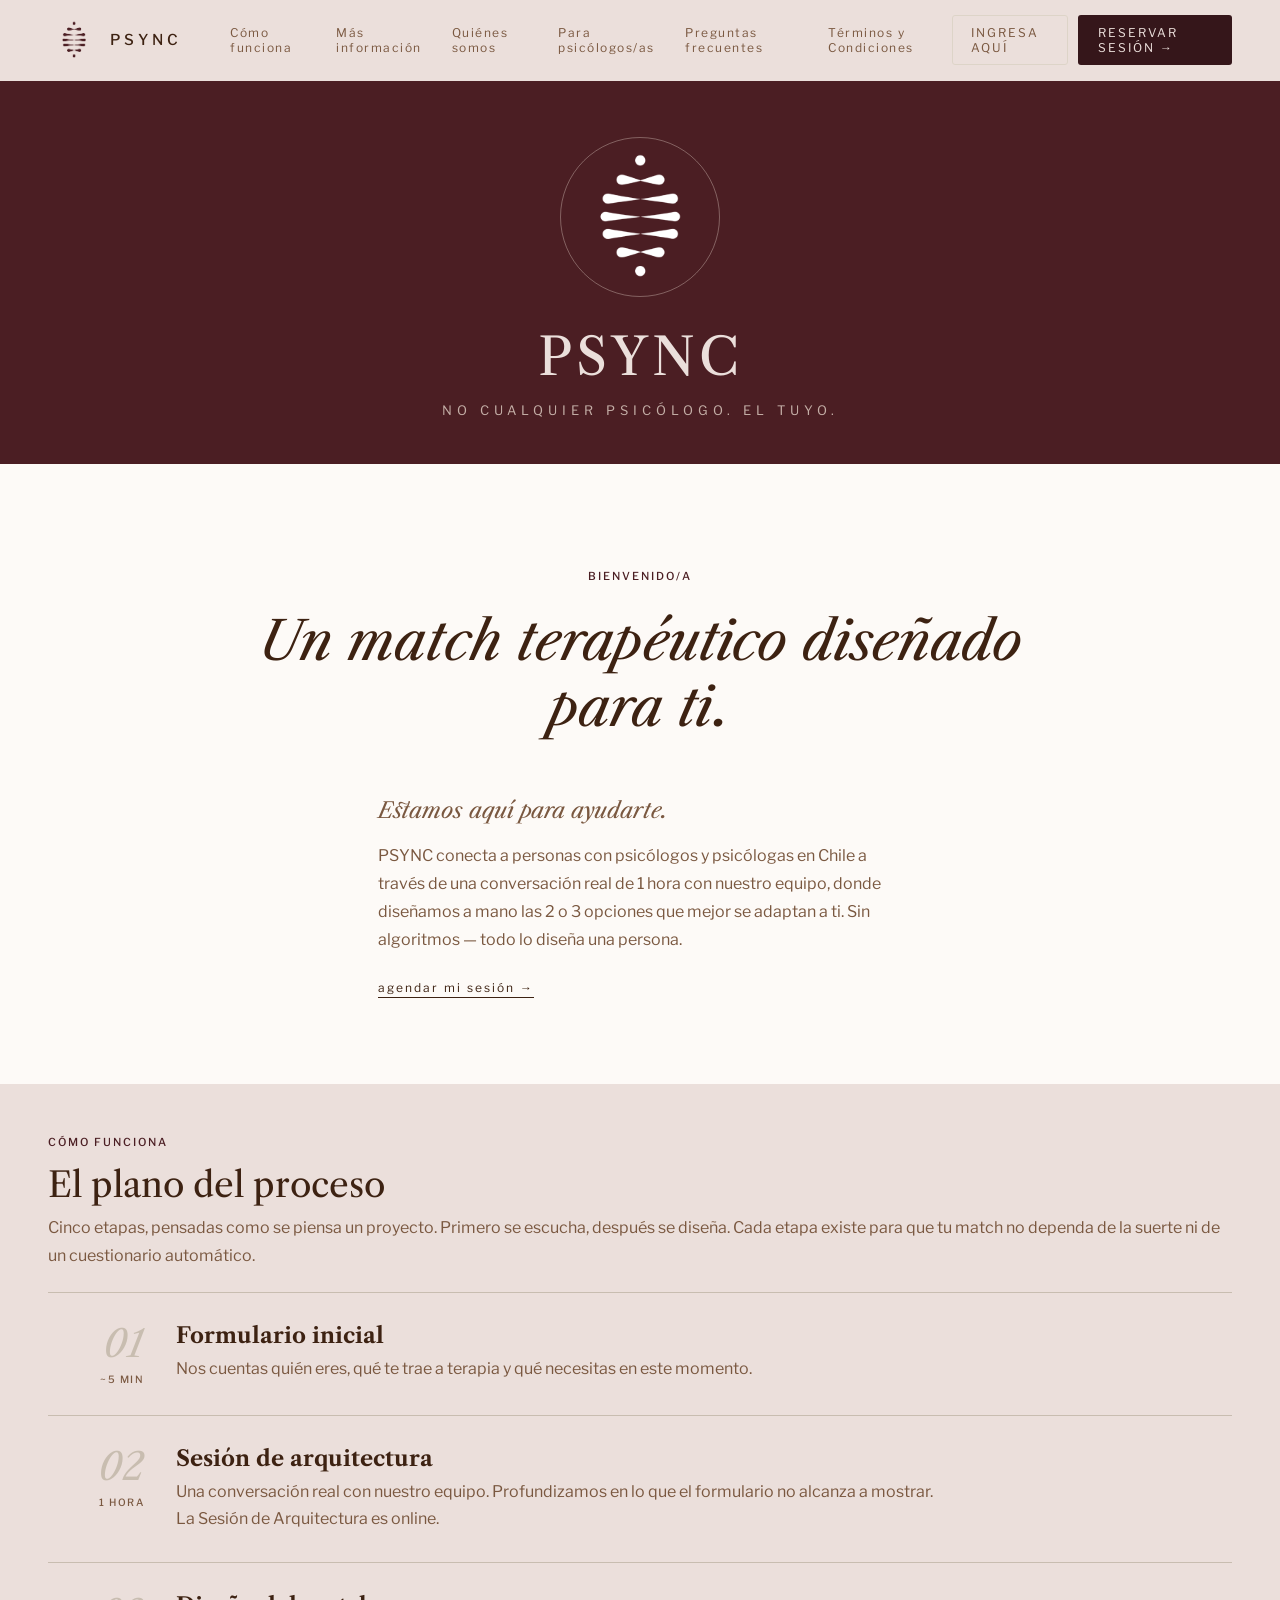
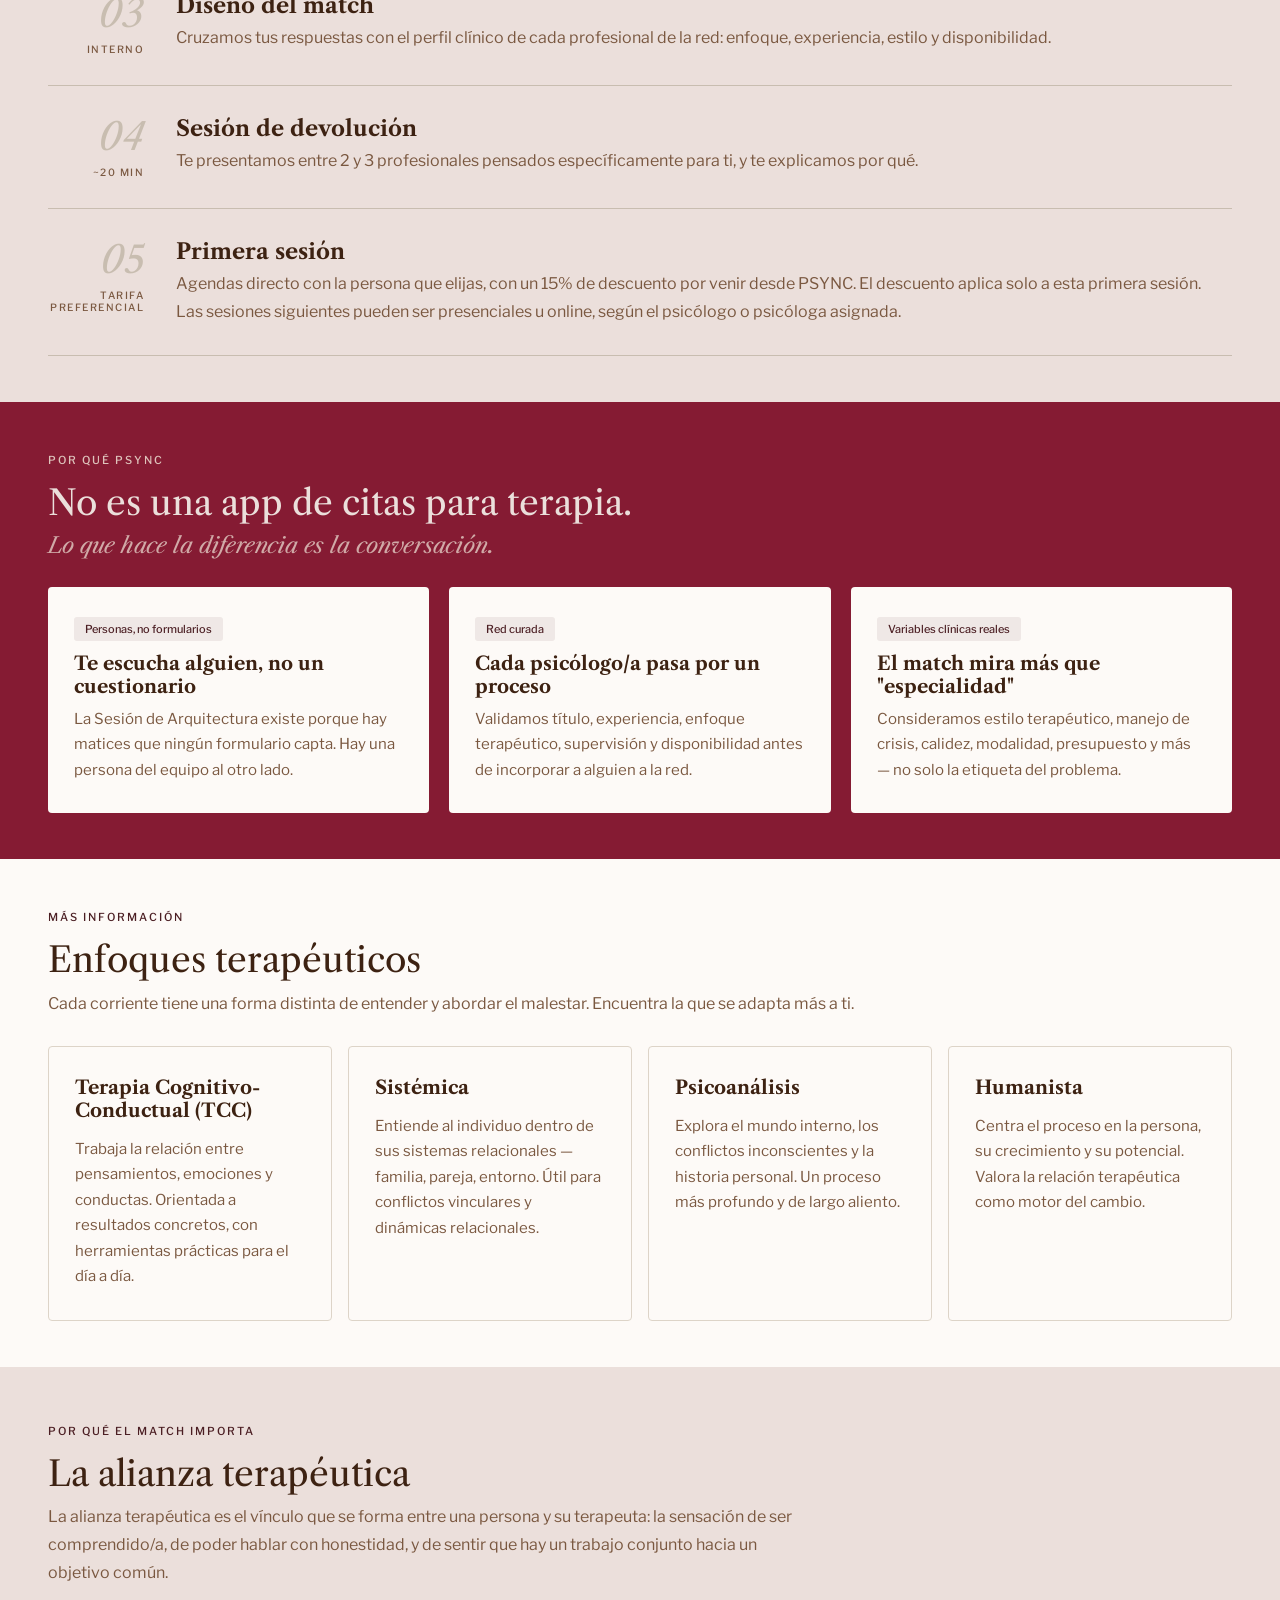
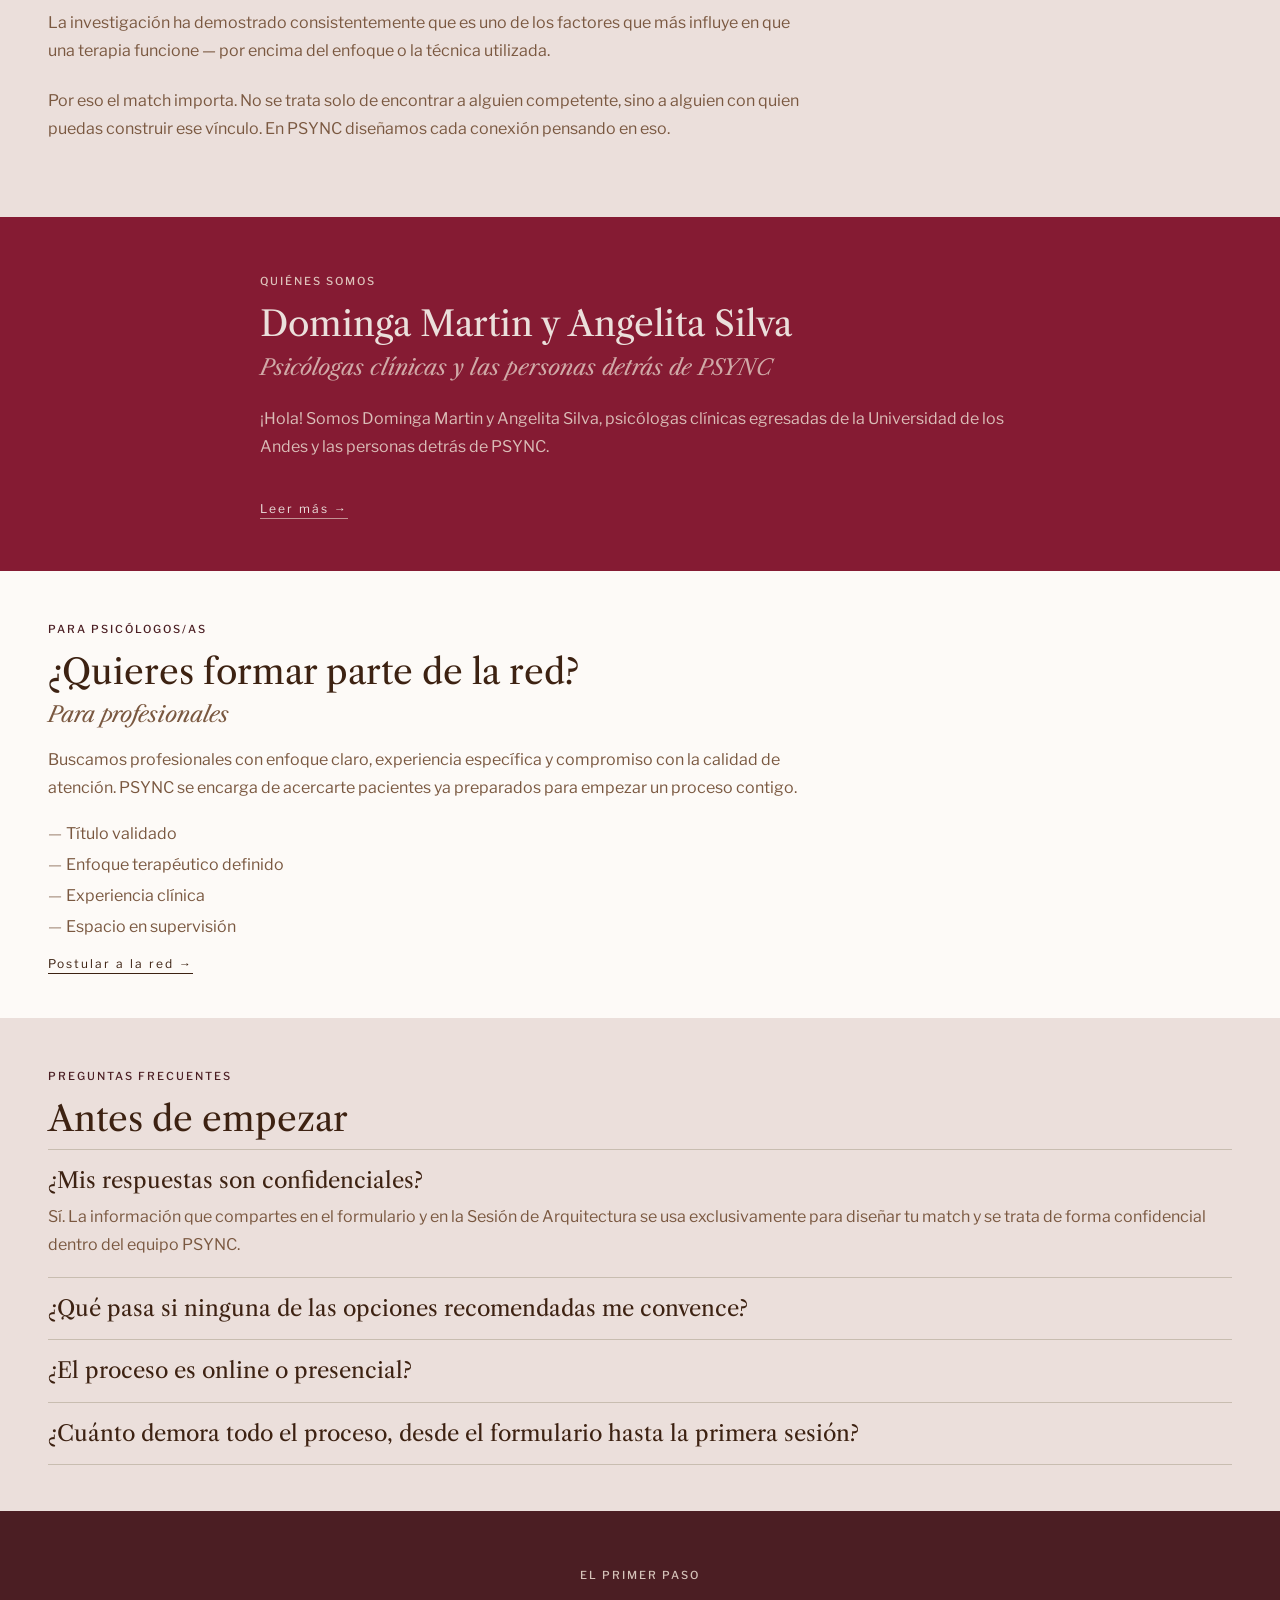
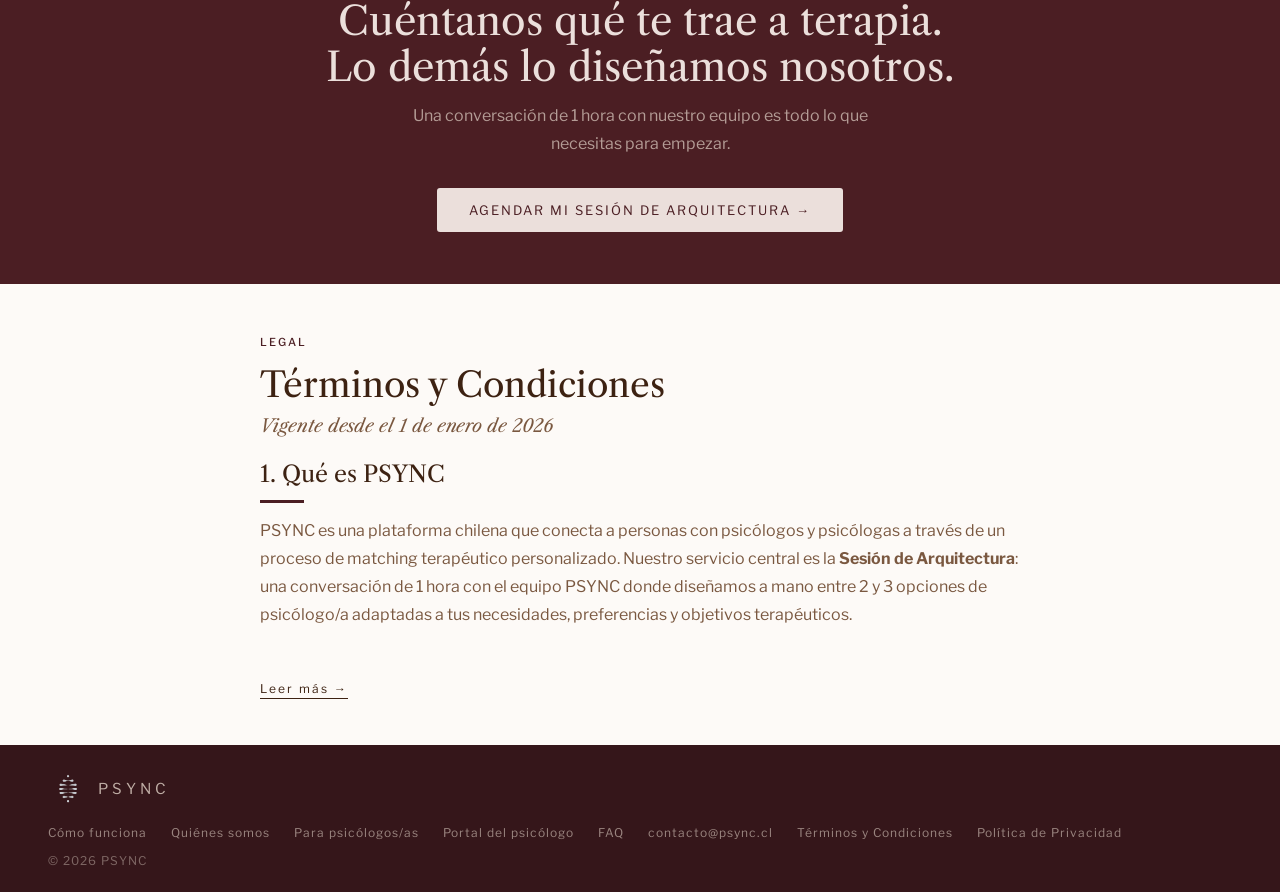
==== commit bbf02c0f: "Add files via upload Panel, descuento 15% primera sesión, restaurar calendar-book" ====
--- a/index.html
+++ b/index.html
@@ -770,7 +770,7 @@
       </div>
       <div>
         <h3 class="step-title">Primera sesión</h3>
-        <p class="step-body">Agendas directo con la persona que elijas, a una tarifa preferencial por venir desde PSYNC.</p>
+        <p class="step-body">Agendas directo con la persona que elijas, con un 15% de descuento por venir desde PSYNC. El descuento aplica solo a esta primera sesión.</p>
         <p class="step-body">Las sesiones siguientes pueden ser presenciales u online, según el psicólogo o psicóloga asignada.</p>
       </div>
     </div>
@@ -948,10 +948,10 @@
           </div>
           <div class="terminos-tabla-row terminos-tabla-body">
             <span>Primera sesión terapéutica con psicólogo/a asignado/a</span>
-            <span class="terminos-precio">15% de descuento sobre tarifa regular</span>
+            <span class="terminos-precio">15% de descuento sobre tarifa regular (solo primera sesión)</span>
           </div>
         </div>
-        <p class="terminos-body">El descuento en la primera sesión aplica únicamente para pacientes derivados desde PSYNC y se coordina directamente entre el paciente y el profesional asignado. PSYNC no cobra comisión adicional por las sesiones posteriores.</p>
+        <p class="terminos-body">El 15% de descuento aplica solo a la primera sesión con el profesional asignado, únicamente para pacientes derivados desde PSYNC, y se coordina directamente entre el paciente y el profesional. Desde la segunda sesión rige la tarifa regular del profesional. PSYNC no cobra comisión adicional por las sesiones posteriores.</p>
       </div>
 
       <div class="terminos-section">
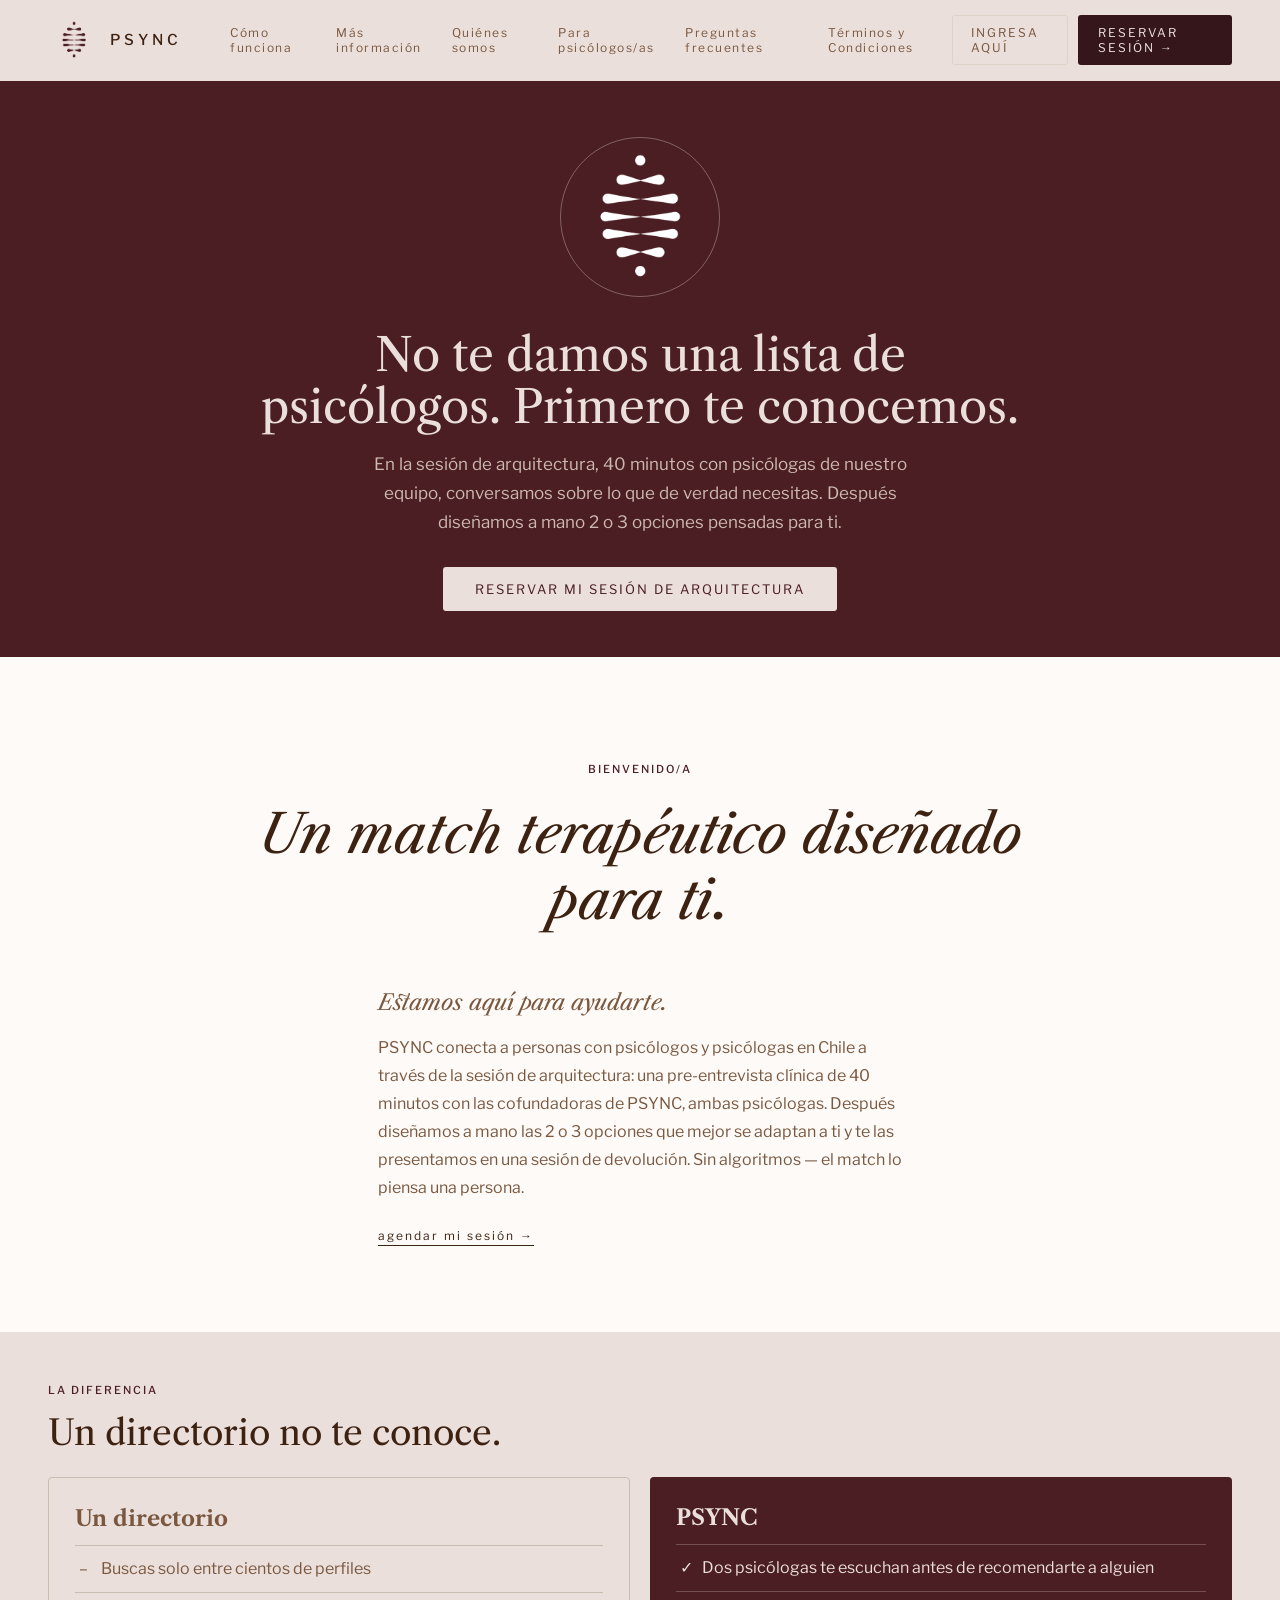
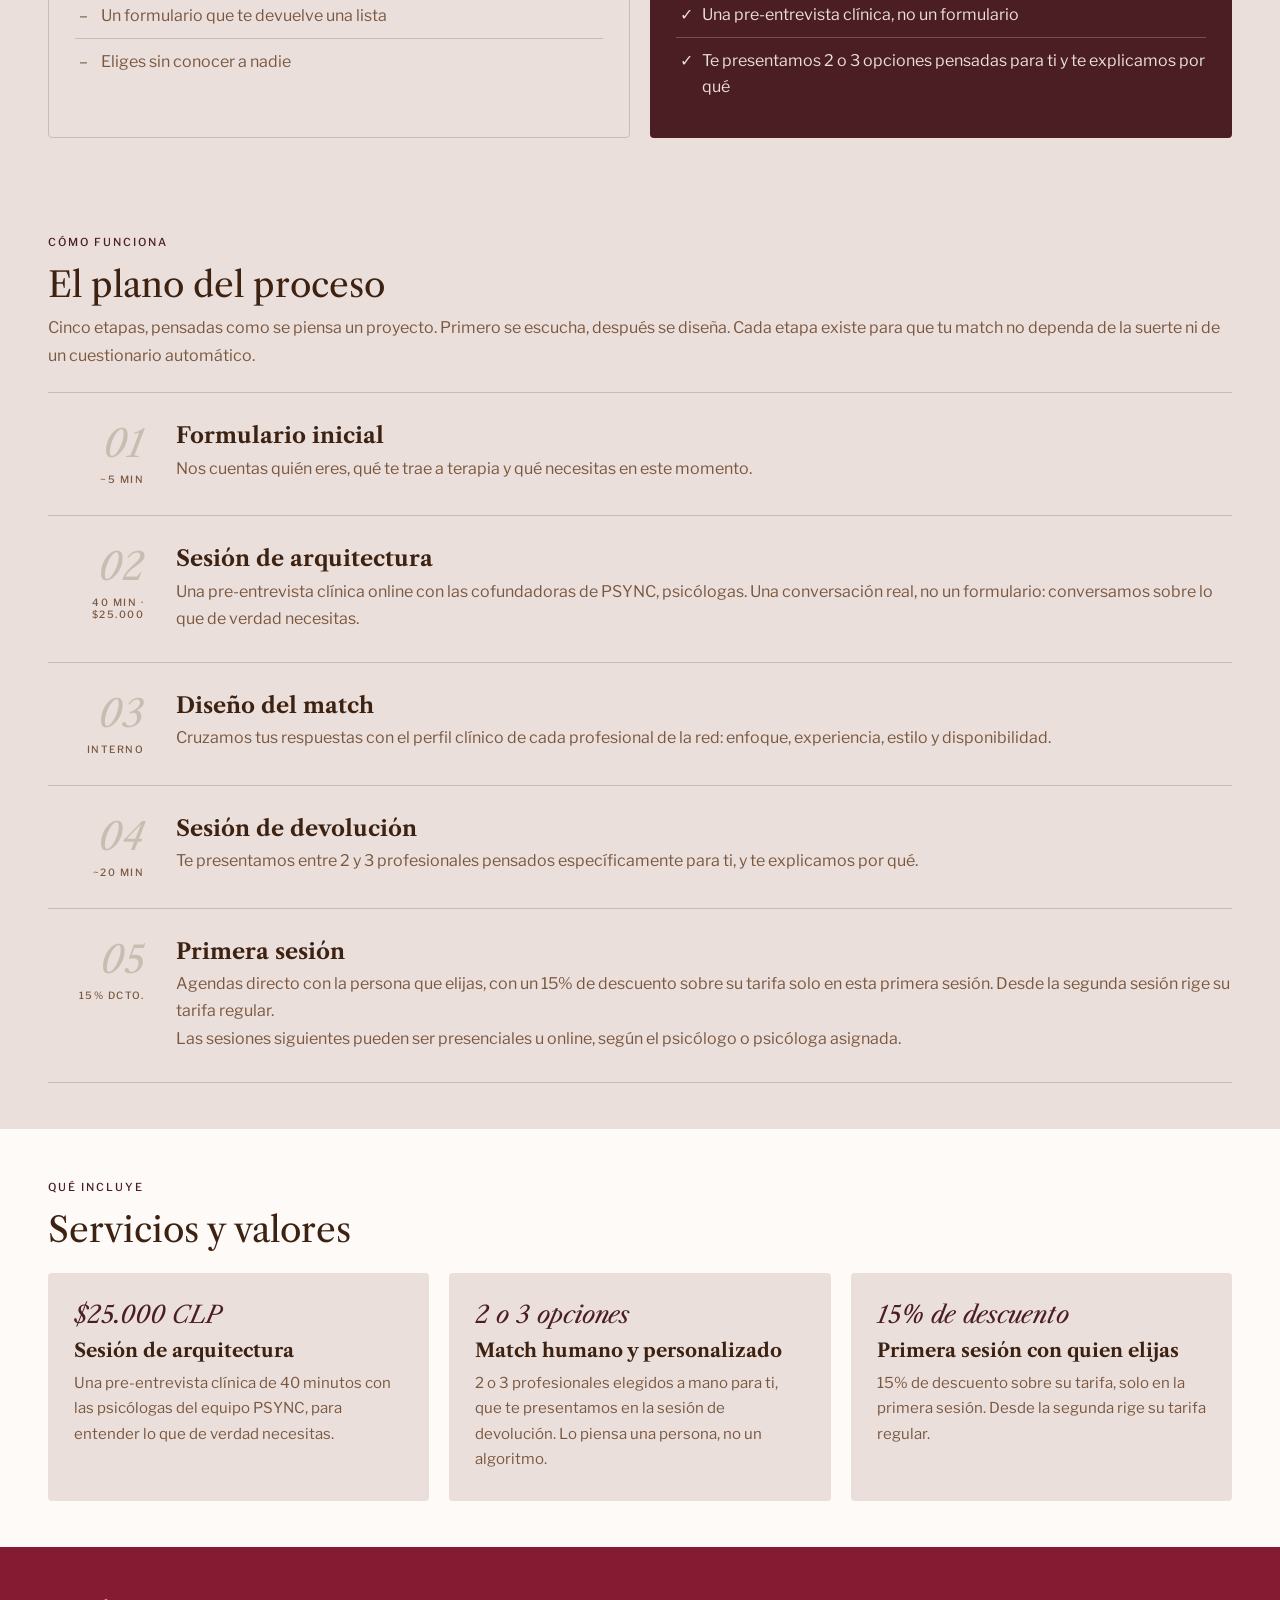
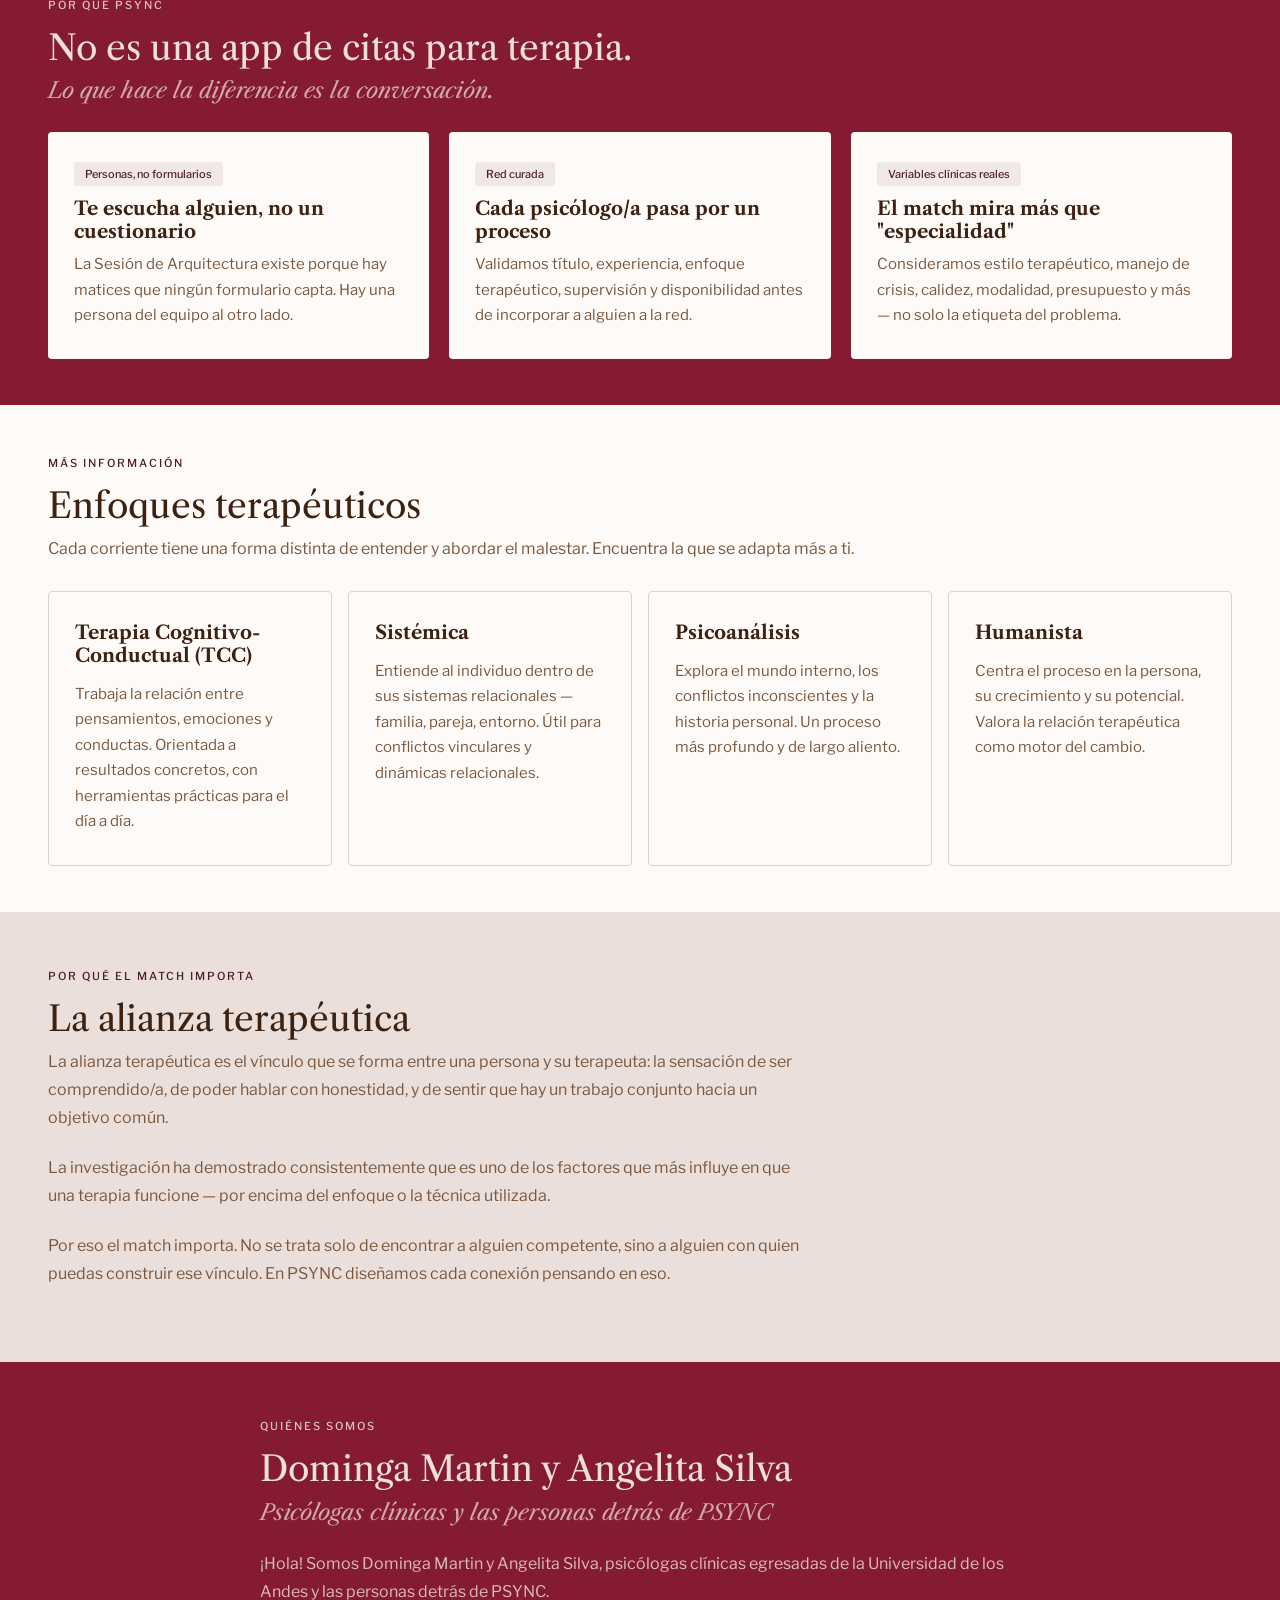
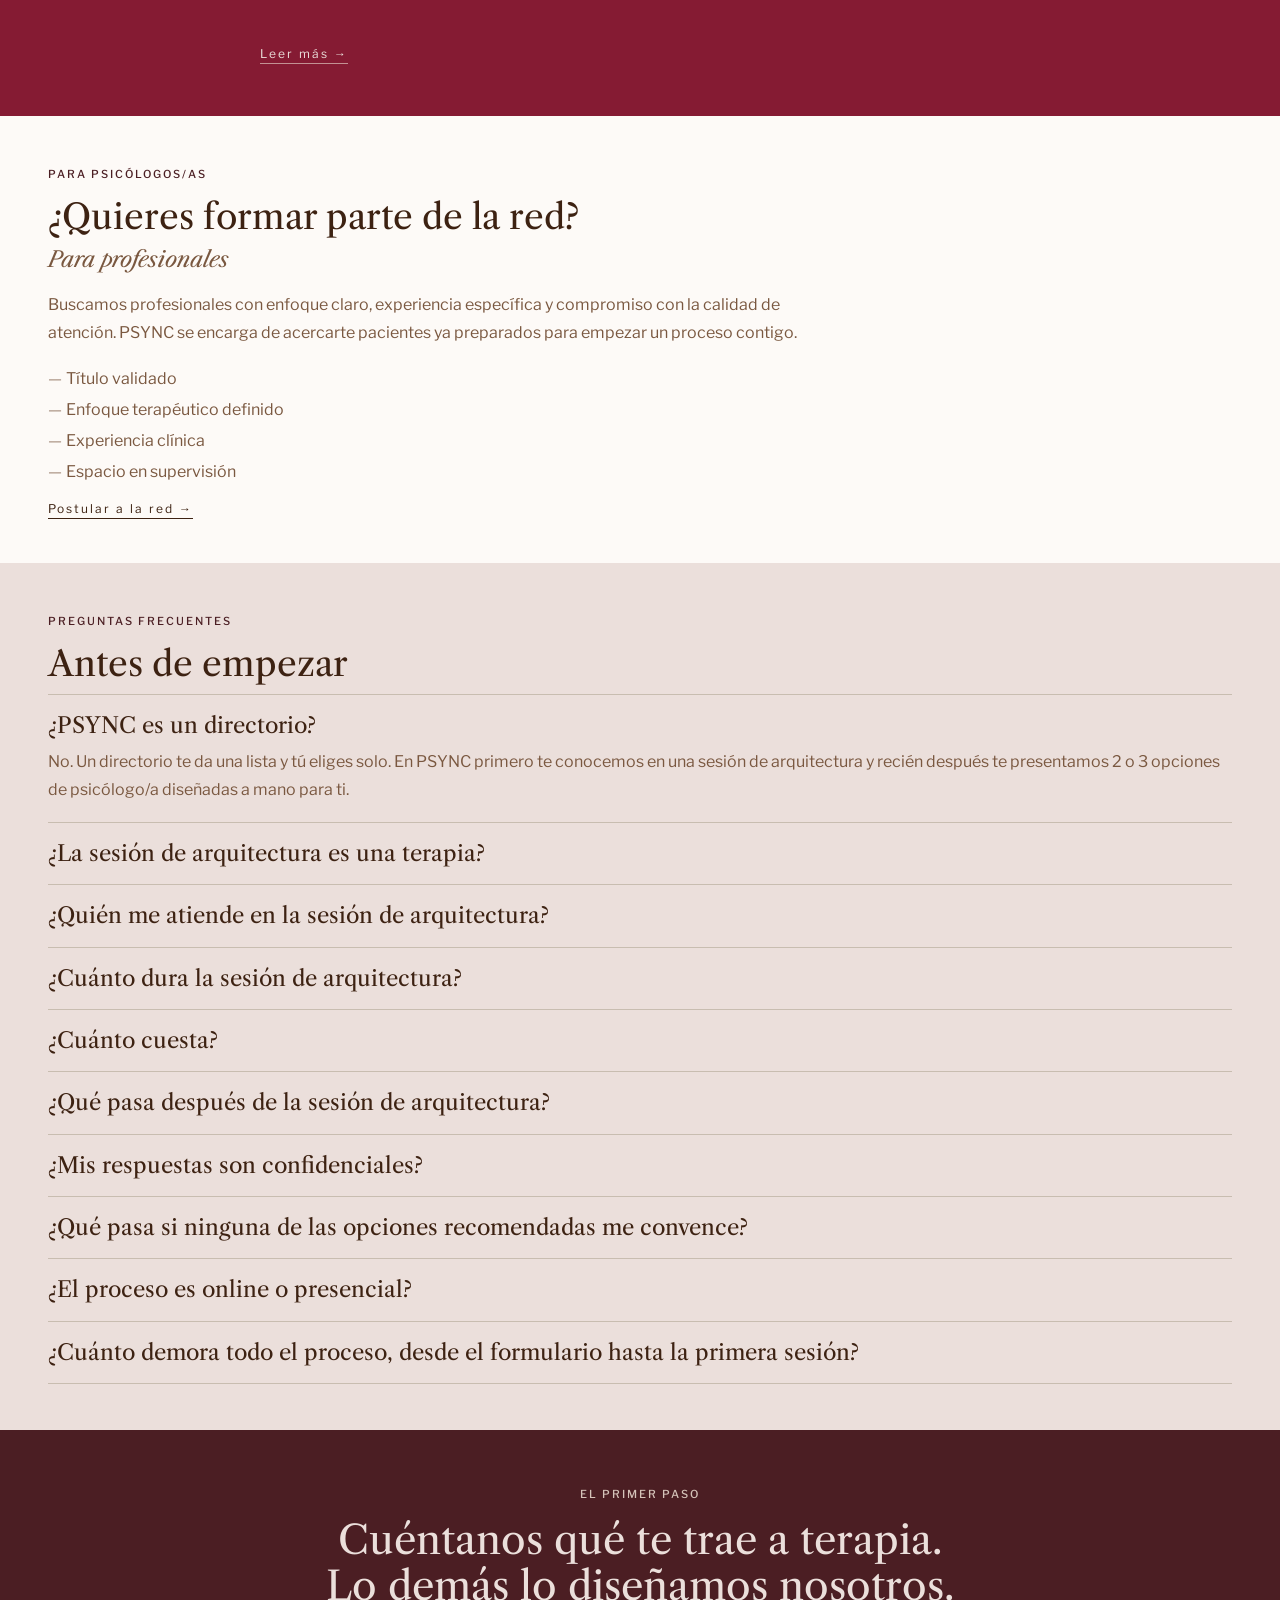
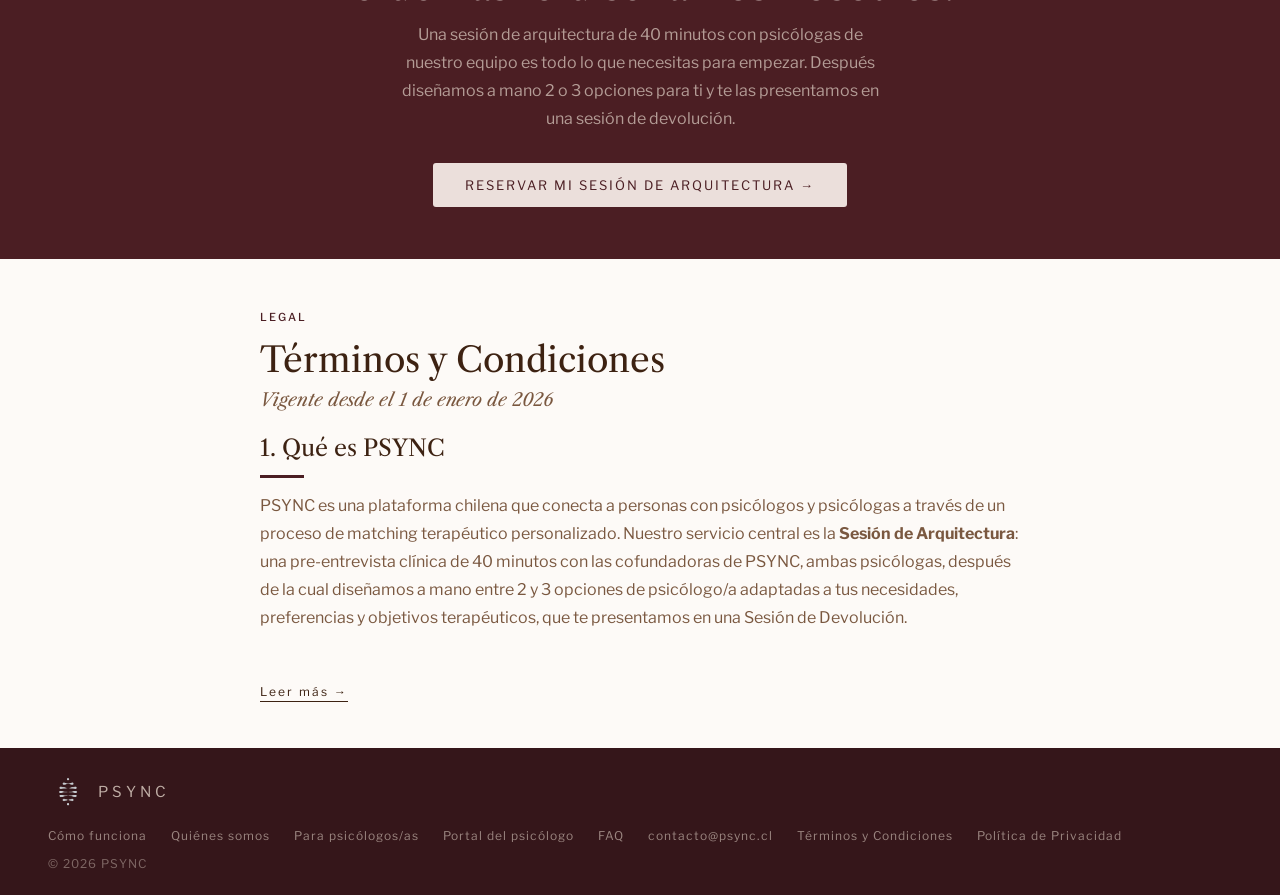
==== commit 4e0c20dc: "Add files via upload" ====
--- a/index.html
+++ b/index.html
@@ -4,11 +4,11 @@
 <meta charset="UTF-8">
 <meta name="viewport" content="width=device-width, initial-scale=1.0">
 <title>PSYNC — Tu psicólogo o psicóloga, diseñado para ti</title>
-<meta name="description" content="PSYNC conecta a personas con psicólogos y psicólogas en Chile a través de la Sesión de Arquitectura: una conversación real de 1 hora donde diseñamos a mano tu match terapéutico.">
+<meta name="description" content="PSYNC conecta a personas con psicólogos y psicólogas en Chile a través de la Sesión de Arquitectura: una pre-entrevista clínica de 40 minutos con psicólogas de nuestro equipo, después de la cual diseñamos a mano 2 o 3 opciones de psicólogo/a para ti.">
 
 <!-- Open Graph / redes sociales -->
 <meta property="og:title" content="PSYNC — Tu psicólogo o psicóloga, diseñado para ti">
-<meta property="og:description" content="Te escuchamos, entendemos lo que necesitas y te conectamos con 2-3 psicólogos que realmente pueden acompañarte.">
+<meta property="og:description" content="No te damos una lista de psicólogos. Primero te conocemos en una sesión de arquitectura de 40 minutos y después diseñamos a mano 2 o 3 opciones pensadas para ti.">
 <meta property="og:image" content="https://psync.cl/og-image.png">
 <meta property="og:image:width" content="1200">
 <meta property="og:image:height" content="630">
@@ -19,7 +19,7 @@
 <meta property="og:locale" content="es_CL">
 <meta name="twitter:card" content="summary_large_image">
 <meta name="twitter:title" content="PSYNC — Tu psicólogo o psicóloga, diseñado para ti">
-<meta name="twitter:description" content="Te escuchamos, entendemos lo que necesitas y te conectamos con 2-3 psicólogos que realmente pueden acompañarte.">
+<meta name="twitter:description" content="No te damos una lista de psicólogos. Primero te conocemos en una sesión de arquitectura de 40 minutos y después diseñamos a mano 2 o 3 opciones pensadas para ti.">
 <meta name="twitter:image" content="https://psync.cl/og-image.png">
 
 <link rel="preconnect" href="https://fonts.googleapis.com">
@@ -130,12 +130,20 @@
   }
   .hero-circle img { width: 100%; height: 100%; object-fit: contain; transform: scale(1.12); filter: brightness(0) invert(1); }
   .hero-title {
-    font-size: 52px;
+    font-size: 46px;
     color: var(--bg);
-    font-weight: 300;
-    letter-spacing: 4px;
-    line-height: 1.1;
-    margin-bottom: 16px;
+    font-weight: 400;
+    line-height: 1.12;
+    max-width: 760px;
+    margin: 0 auto 18px;
+  }
+  .hero-lead {
+    font-family: var(--font-body);
+    font-size: 17px;
+    line-height: 1.7;
+    color: rgba(237,224,212,0.8);
+    max-width: 580px;
+    margin: 0 auto 30px;
   }
   .hero-sub {
     font-family: var(--font-body);
@@ -246,6 +254,35 @@
   .step-time { display: block; font-family: var(--font-body); font-size: 10px; font-weight: 500; letter-spacing: 1.5px; text-transform: uppercase; color: var(--ink-soft); margin-top: 10px; }
   .step-title { font-size: 22px; color: var(--ink); line-height: 1.15; margin-bottom: 6px; }
   .step-body { font-family: var(--font-body); font-size: 16px; color: var(--ink-soft); line-height: 1.7; }
+
+  /* ── DIRECTORIO vs PSYNC ──────────────────────────── */
+  .comparacion { padding: 46px 48px; background: var(--bg); }
+  .comp-grid { display: grid; grid-template-columns: 1fr 1fr; gap: 20px; margin-top: 24px; }
+  .comp-col { padding: 28px 26px; border-radius: 4px; }
+  .comp-col--otro { background: transparent; border: 1px solid var(--line-strong); }
+  .comp-col--psync { background: var(--accent); }
+  .comp-col-title { font-size: 22px; line-height: 1.15; margin-bottom: 14px; color: var(--ink-soft); }
+  .comp-col--psync .comp-col-title { color: var(--bg); }
+  .comp-list { list-style: none; padding: 0; margin: 0; }
+  .comp-list li {
+    font-family: var(--font-body); font-size: 16px; line-height: 1.6;
+    color: var(--ink-soft); padding: 10px 0 10px 26px; position: relative;
+    border-top: 0.5px solid var(--line-strong);
+  }
+  .comp-list li::before { content: '–'; position: absolute; left: 4px; color: var(--ink-soft); }
+  .comp-col--psync .comp-list li { color: var(--bg); border-top-color: rgba(237,224,212,0.25); }
+  .comp-col--psync .comp-list li::before { content: '✓'; color: var(--bg); }
+
+  /* ── SERVICIOS Y VALORES ──────────────────────────── */
+  .valores { padding: 46px 48px; background: var(--surface); }
+  .valores-grid { display: grid; grid-template-columns: repeat(3, 1fr); gap: 20px; margin-top: 24px; }
+  .valor-card { background: var(--bg); padding: 28px 26px; border-radius: 4px; }
+  .valor-precio {
+    font-family: var(--font-display); font-style: italic; font-size: 24px;
+    color: var(--accent); line-height: 1.2; margin-bottom: 10px;
+  }
+  .valor-title { font-size: 19px; color: var(--ink); line-height: 1.2; margin-bottom: 8px; }
+  .valor-body { font-family: var(--font-body); font-size: 15px; color: var(--ink-soft); line-height: 1.7; }
 
   /* ── POR QUÉ PSYNC ────────────────────────────────── */
   .porq { padding: 46px 48px; background: var(--accent-vivid); }
@@ -617,7 +654,12 @@
     .nav-hamburger { display: block; }
 
     .hero { padding: 36px 24px 30px; }
-    .hero-title { font-size: 36px; }
+    .hero-title { font-size: 31px; }
+    .hero-lead { font-size: 16px; }
+    .hero .btn-cta { padding: 14px 22px; letter-spacing: 1.5px; }
+
+    .comparacion, .valores { padding: 36px 24px; }
+    .comp-grid, .valores-grid { grid-template-columns: 1fr; gap: 14px; }
 
     .welcome-statement-wrap { padding: 56px 24px 32px; }
     .welcome-statement { font-size: 32px; }
@@ -699,8 +741,9 @@
   <div class="hero-circle">
     <img src="logo.png" alt="PSYNC">
   </div>
-  <h1 class="hero-title">PSYNC</h1>
-  <p class="hero-sub">NO CUALQUIER PSICÓLOGO. EL TUYO.</p>
+  <h1 class="hero-title">No te damos una lista de psicólogos. Primero te conocemos.</h1>
+  <p class="hero-lead">En la sesión de arquitectura, 40 minutos con psicólogas de nuestro equipo, conversamos sobre lo que de verdad necesitas. Después diseñamos a mano 2 o 3 opciones pensadas para ti.</p>
+  <a href="formulario.html" class="btn-cta">Reservar mi sesión de arquitectura</a>
 </section>
 
 <!-- BIENVENIDA -->
@@ -711,8 +754,32 @@
   </div>
   <div class="welcome-text">
     <p class="section-italic">Estamos aquí para ayudarte.</p>
-    <p class="section-body">PSYNC conecta a personas con psicólogos y psicólogas en Chile a través de una conversación real de 1 hora con nuestro equipo, donde diseñamos a mano las 2 o 3 opciones que mejor se adaptan a ti. Sin algoritmos — todo lo diseña una persona.</p>
+    <p class="section-body">PSYNC conecta a personas con psicólogos y psicólogas en Chile a través de la sesión de arquitectura: una pre-entrevista clínica de 40 minutos con las cofundadoras de PSYNC, ambas psicólogas. Después diseñamos a mano las 2 o 3 opciones que mejor se adaptan a ti y te las presentamos en una sesión de devolución. Sin algoritmos — el match lo piensa una persona.</p>
     <a href="formulario.html" class="link-arrow">agendar mi sesión →</a>
+  </div>
+</section>
+
+<!-- DIRECTORIO vs PSYNC -->
+<section class="comparacion">
+  <p class="section-tag">La diferencia</p>
+  <h2 class="section-title">Un directorio no te conoce.</h2>
+  <div class="comp-grid">
+    <div class="comp-col comp-col--otro">
+      <h3 class="comp-col-title">Un directorio</h3>
+      <ul class="comp-list">
+        <li>Buscas solo entre cientos de perfiles</li>
+        <li>Un formulario que te devuelve una lista</li>
+        <li>Eliges sin conocer a nadie</li>
+      </ul>
+    </div>
+    <div class="comp-col comp-col--psync">
+      <h3 class="comp-col-title">PSYNC</h3>
+      <ul class="comp-list">
+        <li>Dos psicólogas te escuchan antes de recomendarte a alguien</li>
+        <li>Una pre-entrevista clínica, no un formulario</li>
+        <li>Te presentamos 2 o 3 opciones pensadas para ti y te explicamos por qué</li>
+      </ul>
+    </div>
   </div>
 </section>
 
@@ -735,12 +802,11 @@
     <div class="step">
       <div class="step-left">
         <div class="step-num">02</div>
-        <div class="step-time">1 hora</div>
+        <div class="step-time">40 min · $25.000</div>
       </div>
       <div>
         <h3 class="step-title">Sesión de arquitectura</h3>
-        <p class="step-body">Una conversación real con nuestro equipo. Profundizamos en lo que el formulario no alcanza a mostrar.</p>
-        <p class="step-body">La Sesión de Arquitectura es online.</p>
+        <p class="step-body">Una pre-entrevista clínica online con las cofundadoras de PSYNC, psicólogas. Una conversación real, no un formulario: conversamos sobre lo que de verdad necesitas.</p>
       </div>
     </div>
     <div class="step">
@@ -766,13 +832,36 @@
     <div class="step">
       <div class="step-left">
         <div class="step-num">05</div>
-        <div class="step-time">Tarifa preferencial</div>
+        <div class="step-time">15% dcto.</div>
       </div>
       <div>
         <h3 class="step-title">Primera sesión</h3>
-        <p class="step-body">Agendas directo con la persona que elijas, con un 15% de descuento por venir desde PSYNC. El descuento aplica solo a esta primera sesión.</p>
+        <p class="step-body">Agendas directo con la persona que elijas, con un 15% de descuento sobre su tarifa solo en esta primera sesión. Desde la segunda sesión rige su tarifa regular.</p>
         <p class="step-body">Las sesiones siguientes pueden ser presenciales u online, según el psicólogo o psicóloga asignada.</p>
       </div>
+    </div>
+  </div>
+</section>
+
+<!-- SERVICIOS Y VALORES -->
+<section class="valores">
+  <p class="section-tag">Qué incluye</p>
+  <h2 class="section-title">Servicios y valores</h2>
+  <div class="valores-grid">
+    <div class="valor-card">
+      <p class="valor-precio">$25.000 CLP</p>
+      <h3 class="valor-title">Sesión de arquitectura</h3>
+      <p class="valor-body">Una pre-entrevista clínica de 40 minutos con las psicólogas del equipo PSYNC, para entender lo que de verdad necesitas.</p>
+    </div>
+    <div class="valor-card">
+      <p class="valor-precio">2 o 3 opciones</p>
+      <h3 class="valor-title">Match humano y personalizado</h3>
+      <p class="valor-body">2 o 3 profesionales elegidos a mano para ti, que te presentamos en la sesión de devolución. Lo piensa una persona, no un algoritmo.</p>
+    </div>
+    <div class="valor-card">
+      <p class="valor-precio">15% de descuento</p>
+      <h3 class="valor-title">Primera sesión con quien elijas</h3>
+      <p class="valor-body">15% de descuento sobre su tarifa, solo en la primera sesión. Desde la segunda rige su tarifa regular.</p>
     </div>
   </div>
 </section>
@@ -891,6 +980,30 @@
   <h2 class="section-title">Antes de empezar</h2>
   <div class="faq-list">
     <details class="faq-item" open>
+      <summary>¿PSYNC es un directorio?</summary>
+      <p>No. Un directorio te da una lista y tú eliges solo. En PSYNC primero te conocemos en una sesión de arquitectura y recién después te presentamos 2 o 3 opciones de psicólogo/a diseñadas a mano para ti.</p>
+    </details>
+    <details class="faq-item">
+      <summary>¿La sesión de arquitectura es una terapia?</summary>
+      <p>No. Es una pre-entrevista clínica para entender lo que necesitas. La terapia empieza con el psicólogo o psicóloga que elijas entre las opciones que te recomendamos.</p>
+    </details>
+    <details class="faq-item">
+      <summary>¿Quién me atiende en la sesión de arquitectura?</summary>
+      <p>Las cofundadoras de PSYNC, psicólogas, conversan contigo.</p>
+    </details>
+    <details class="faq-item">
+      <summary>¿Cuánto dura la sesión de arquitectura?</summary>
+      <p>40 minutos.</p>
+    </details>
+    <details class="faq-item">
+      <summary>¿Cuánto cuesta?</summary>
+      <p>La sesión de arquitectura vale $25.000 CLP. Tu primera sesión con el psicólogo o psicóloga que elijas tiene un 15% de descuento sobre su tarifa, solo en esa primera sesión.</p>
+    </details>
+    <details class="faq-item">
+      <summary>¿Qué pasa después de la sesión de arquitectura?</summary>
+      <p>Diseñamos a mano 2 o 3 opciones de psicólogo/a para ti y te las presentamos en una Sesión de Devolución (~20 min), donde te explicamos por qué. Luego agendas tu primera sesión con la persona que elijas.</p>
+    </details>
+    <details class="faq-item">
       <summary>¿Mis respuestas son confidenciales?</summary>
       <p>Sí. La información que compartes en el formulario y en la Sesión de Arquitectura se usa exclusivamente para diseñar tu match y se trata de forma confidencial dentro del equipo PSYNC.</p>
     </details>
@@ -913,8 +1026,8 @@
 <section class="cta-final">
   <p class="section-tag">El primer paso</p>
   <h2 class="section-title">Cuéntanos qué te trae a terapia.<br>Lo demás lo diseñamos nosotros.</h2>
-  <p class="section-body">Una conversación de 1 hora con nuestro equipo es todo lo que necesitas para empezar.</p>
-  <a href="formulario.html" class="btn-cta">Agendar mi sesión de arquitectura →</a>
+  <p class="section-body">Una sesión de arquitectura de 40 minutos con psicólogas de nuestro equipo es todo lo que necesitas para empezar. Después diseñamos a mano 2 o 3 opciones para ti y te las presentamos en una sesión de devolución.</p>
+  <a href="formulario.html" class="btn-cta">Reservar mi sesión de arquitectura →</a>
 </section>
 
 <!-- TÉRMINOS Y CONDICIONES -->
@@ -926,7 +1039,7 @@
 
     <div class="terminos-section">
       <h3 class="terminos-subh">1. Qué es PSYNC</h3>
-      <p class="terminos-body">PSYNC es una plataforma chilena que conecta a personas con psicólogos y psicólogas a través de un proceso de matching terapéutico personalizado. Nuestro servicio central es la <strong>Sesión de Arquitectura</strong>: una conversación de 1 hora con el equipo PSYNC donde diseñamos a mano entre 2 y 3 opciones de psicólogo/a adaptadas a tus necesidades, preferencias y objetivos terapéuticos.</p>
+      <p class="terminos-body">PSYNC es una plataforma chilena que conecta a personas con psicólogos y psicólogas a través de un proceso de matching terapéutico personalizado. Nuestro servicio central es la <strong>Sesión de Arquitectura</strong>: una pre-entrevista clínica de 40 minutos con las cofundadoras de PSYNC, ambas psicólogas, después de la cual diseñamos a mano entre 2 y 3 opciones de psicólogo/a adaptadas a tus necesidades, preferencias y objetivos terapéuticos, que te presentamos en una Sesión de Devolución.</p>
     </div>
 
     <div class="expand-hidden" id="terminos-more">
@@ -943,15 +1056,15 @@
             <span>Valor</span>
           </div>
           <div class="terminos-tabla-row terminos-tabla-body">
-            <span>Sesión de Arquitectura (1 hora)</span>
+            <span>Sesión de Arquitectura (40 minutos)</span>
             <span class="terminos-precio">$25.000 CLP</span>
           </div>
           <div class="terminos-tabla-row terminos-tabla-body">
-            <span>Primera sesión terapéutica con psicólogo/a asignado/a</span>
+            <span>Primera sesión terapéutica con psicólogo/a elegido/a</span>
             <span class="terminos-precio">15% de descuento sobre tarifa regular (solo primera sesión)</span>
           </div>
         </div>
-        <p class="terminos-body">El 15% de descuento aplica solo a la primera sesión con el profesional asignado, únicamente para pacientes derivados desde PSYNC, y se coordina directamente entre el paciente y el profesional. Desde la segunda sesión rige la tarifa regular del profesional. PSYNC no cobra comisión adicional por las sesiones posteriores.</p>
+        <p class="terminos-body">El 15% de descuento aplica solo a la primera sesión con el profesional elegido, únicamente para pacientes derivados desde PSYNC, y se coordina directamente entre el paciente y el profesional. Desde la segunda sesión rige la tarifa regular del profesional. PSYNC no cobra comisión adicional por las sesiones posteriores.</p>
       </div>
 
       <div class="terminos-section">
@@ -976,7 +1089,7 @@
       <div class="terminos-section">
         <h3 class="terminos-subh">4. Re-vinculación</h3>
         <p class="terminos-body">Si, una vez iniciado tu proceso terapéutico, sientes que el match no fue el adecuado, PSYNC ofrece hasta <strong>2 instancias de re-vinculación sin costo adicional</strong>. Esto significa que podemos buscar un nuevo profesional para ti dentro de nuestra red, sin cobrar nuevamente la Sesión de Arquitectura.</p>
-        <p class="terminos-body">Las re-vinculaciones están disponibles durante los primeros 90 días desde tu primera sesión con el profesional asignado y están sujetas a disponibilidad en la red de PSYNC.</p>
+        <p class="terminos-body">Las re-vinculaciones están disponibles durante los primeros 90 días desde tu primera sesión con el profesional elegido y están sujetas a disponibilidad en la red de PSYNC.</p>
       </div>
 
       <div class="terminos-section">
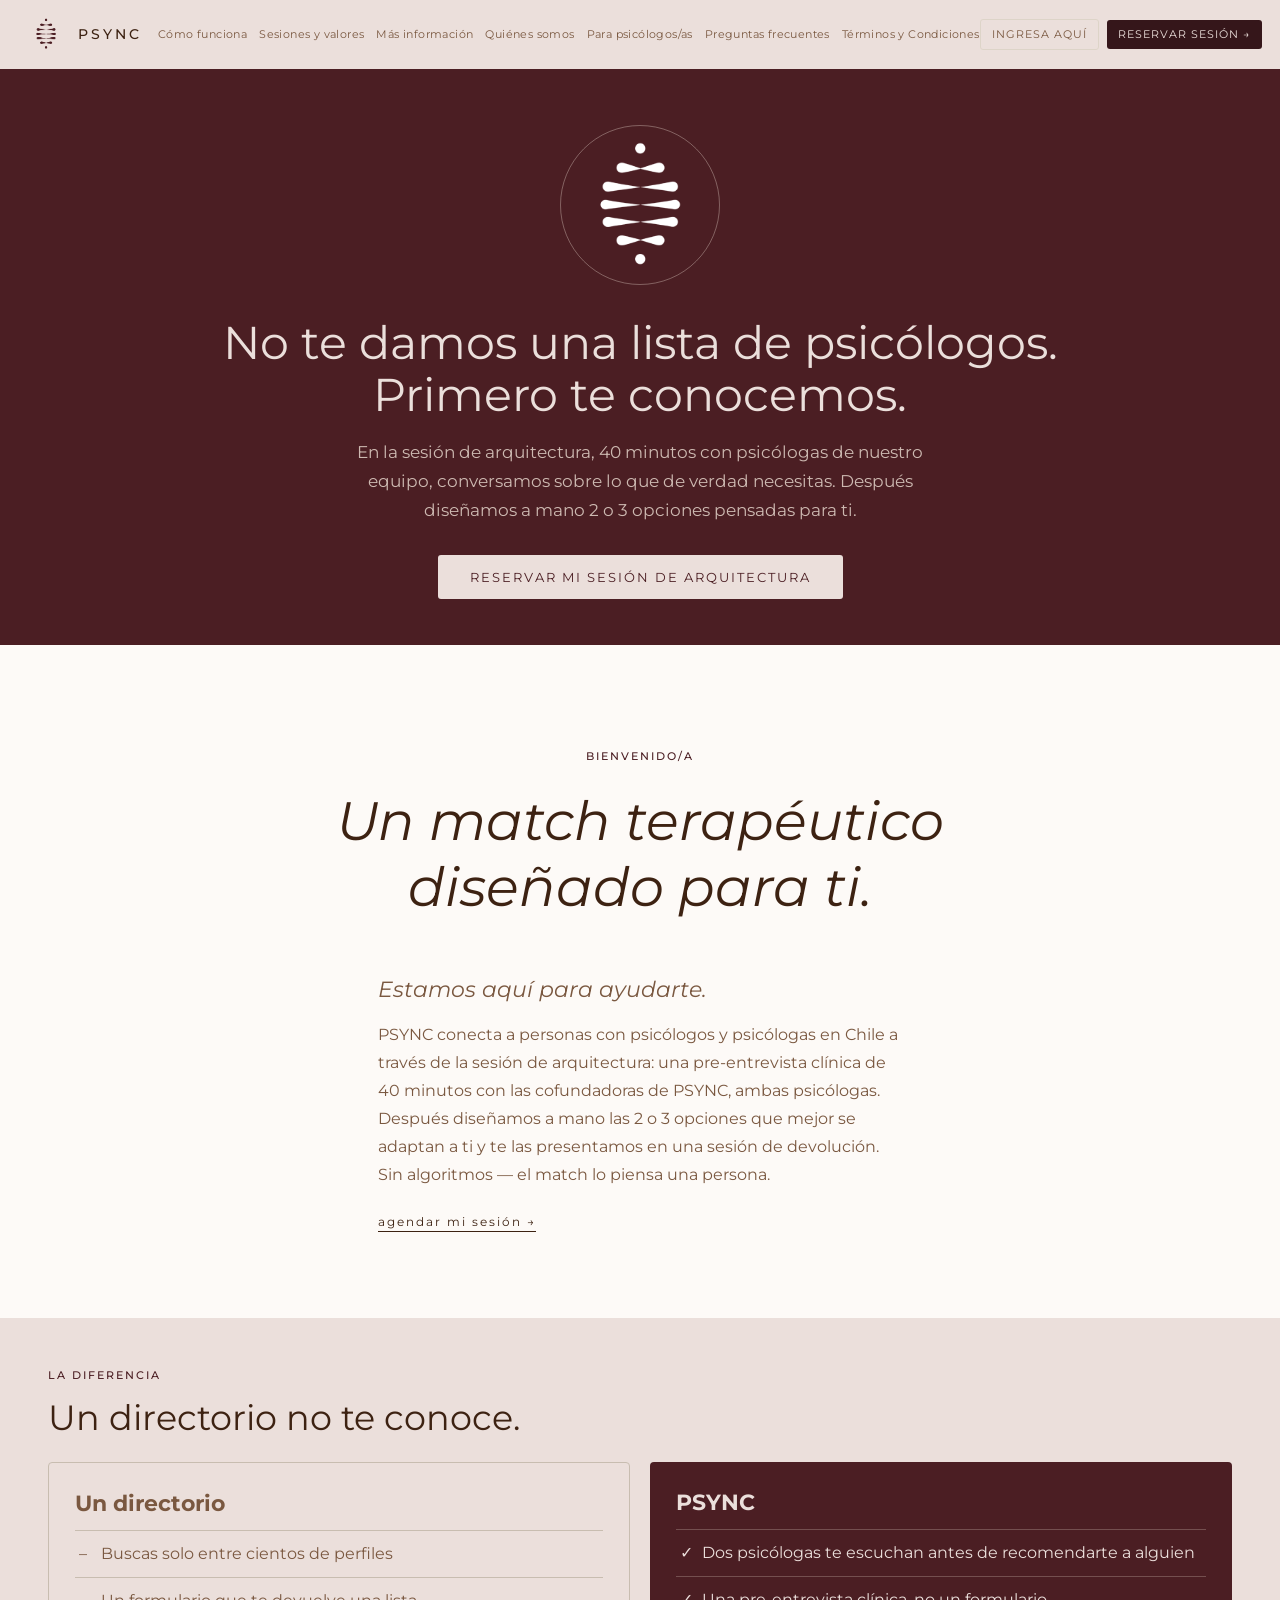
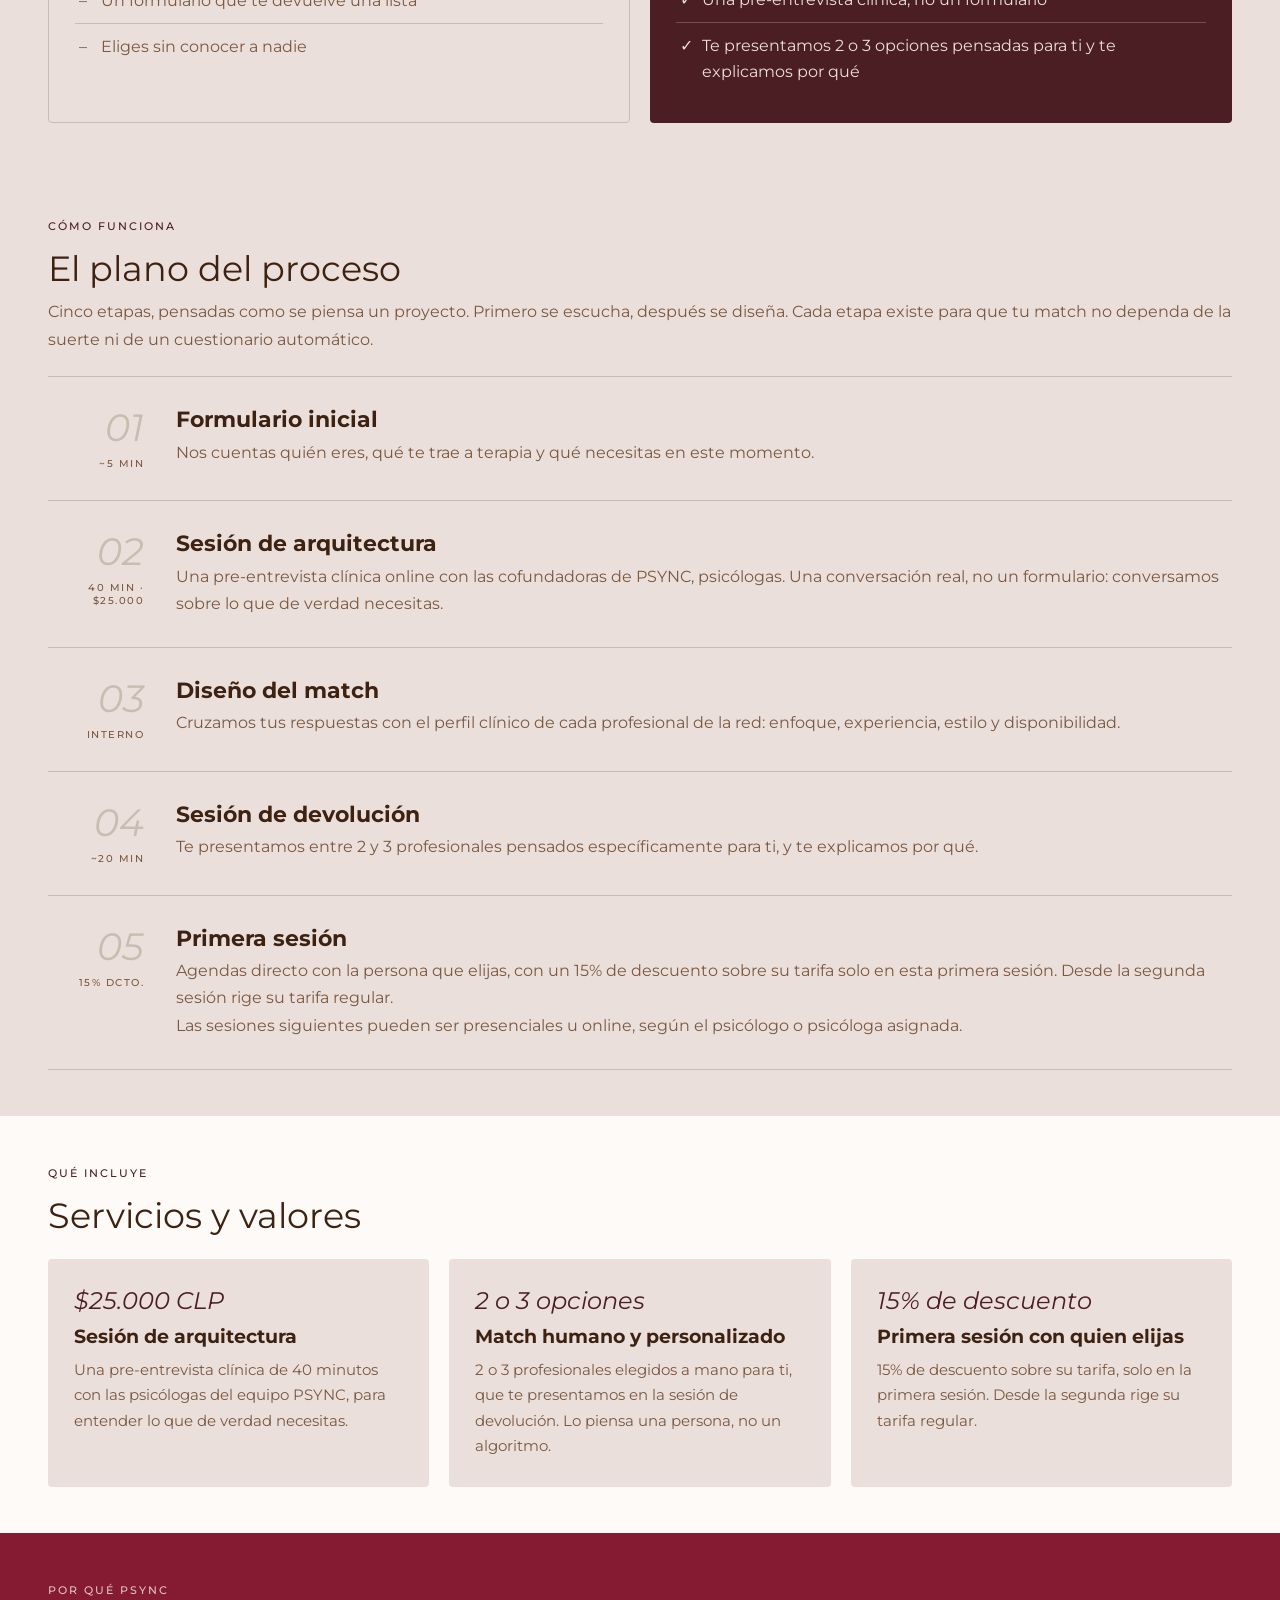
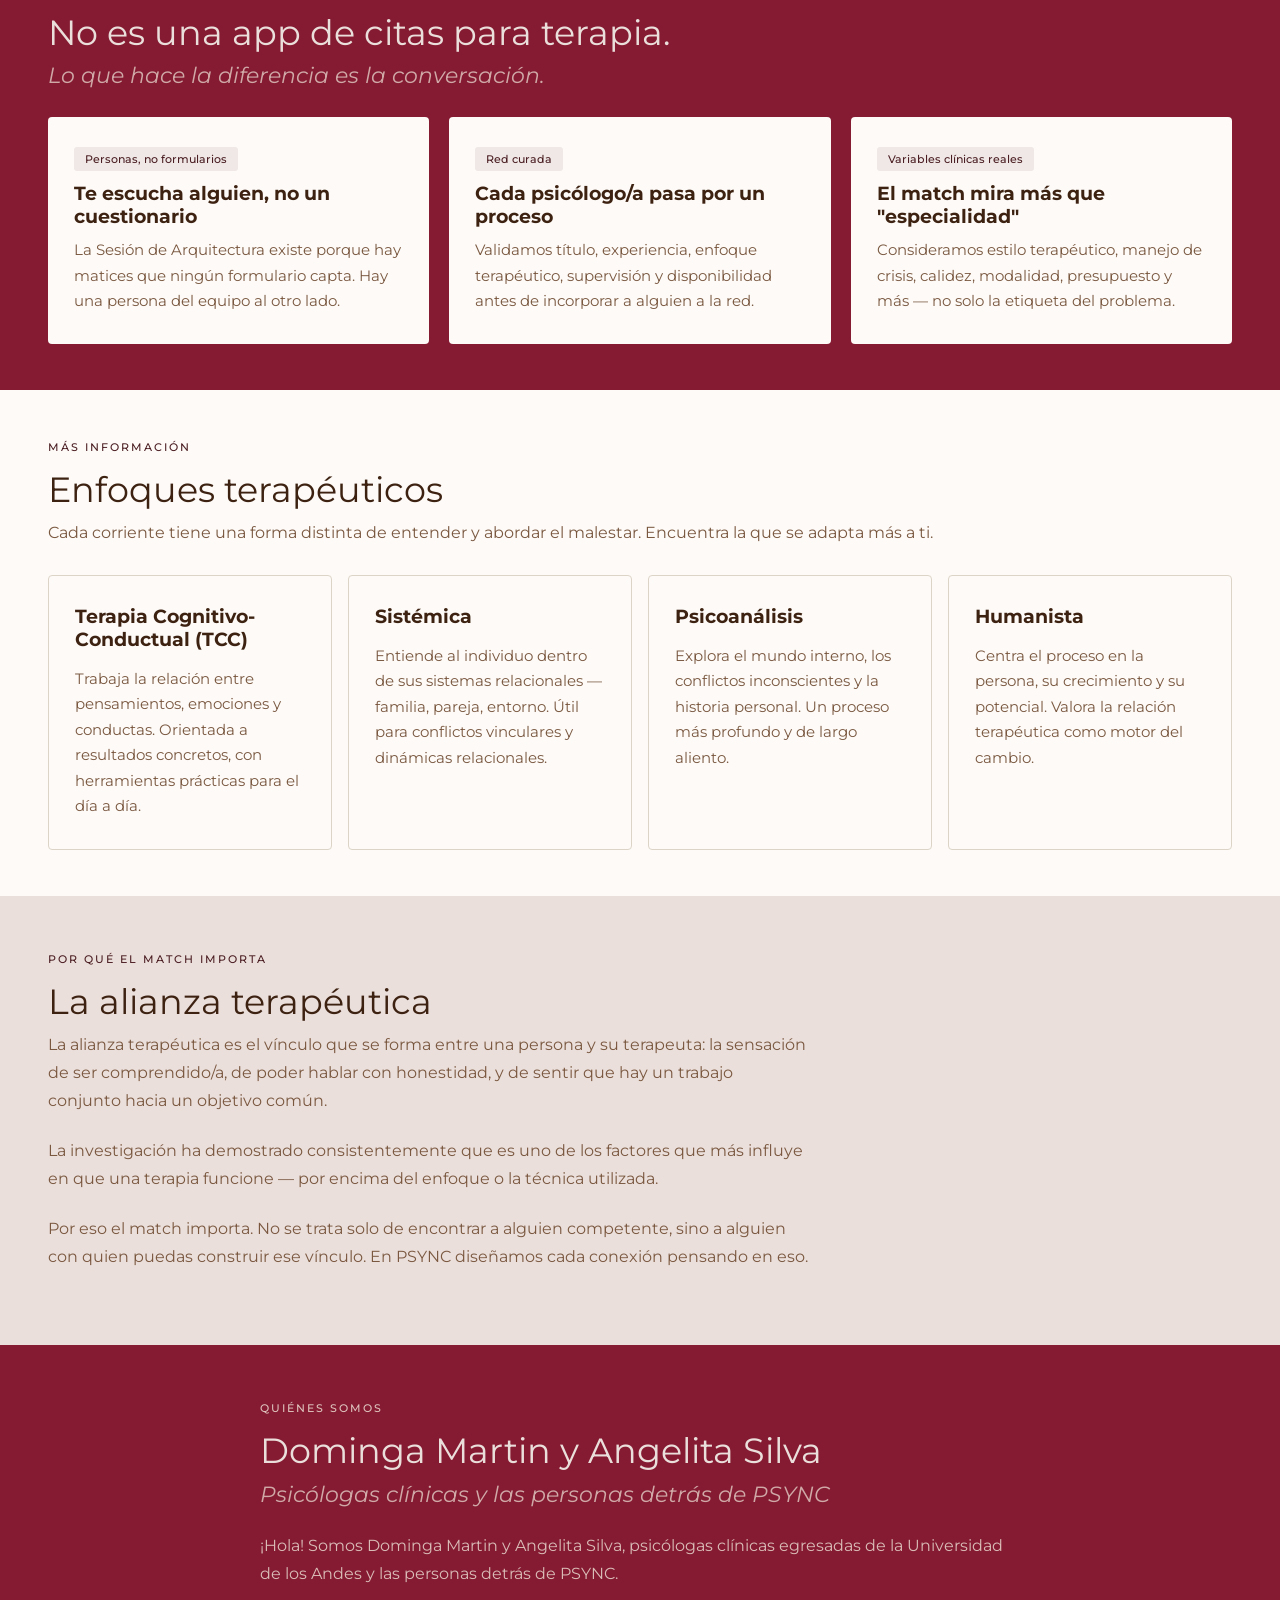
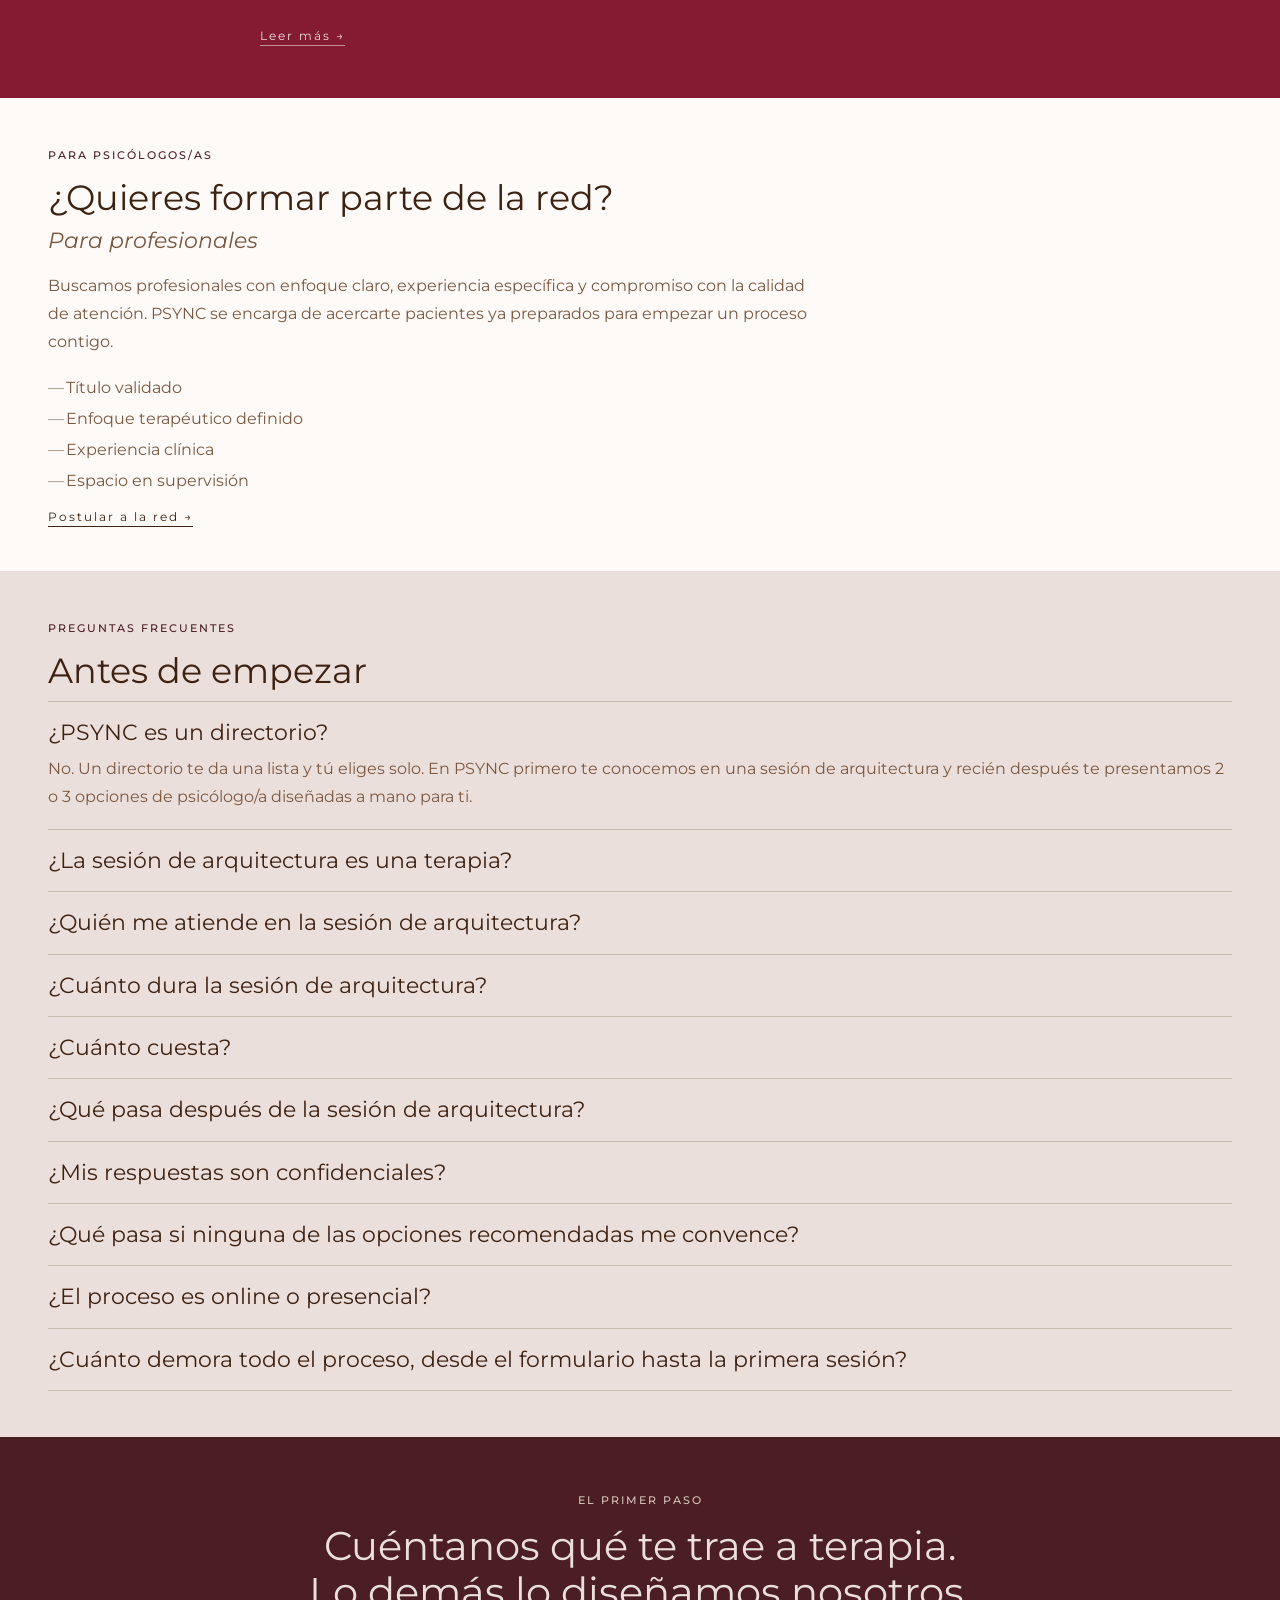
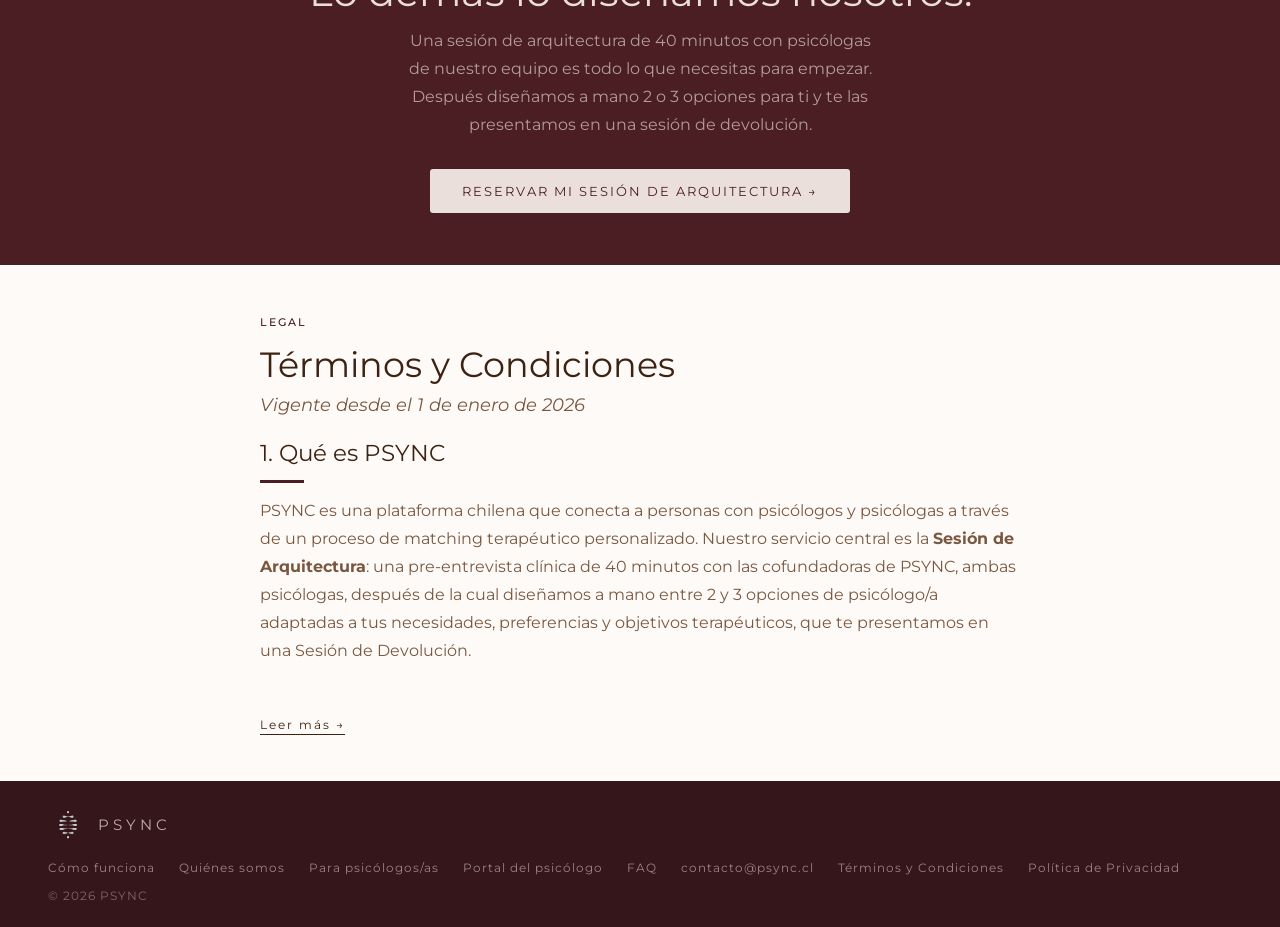
==== commit 59baa05e: "Add files via upload" ====
--- a/index.html
+++ b/index.html
@@ -24,7 +24,7 @@
 
 <link rel="preconnect" href="https://fonts.googleapis.com">
 <link rel="preconnect" href="https://fonts.gstatic.com" crossorigin>
-<link href="https://fonts.googleapis.com/css2?family=Libre+Caslon+Text:ital,wght@0,400;0,700;1,400&family=Libre+Franklin:wght@300;400;500;600;700&display=swap" rel="stylesheet">
+<link href="https://fonts.googleapis.com/css2?family=Montserrat:ital,wght@0,300;0,400;0,500;0,600;0,700;1,300;1,400&display=swap" rel="stylesheet">
 <style>
   :root {
     --bg: #EBDFDB;
@@ -36,8 +36,9 @@
     --accent-vivid: #851B33;
     --line: #DDD4C8;
     --line-strong: #C8BDB0;
-    --font-display: 'Libre Caslon Text', serif;
-    --font-body: 'Libre Franklin', sans-serif;
+    --font-base: 'Montserrat', sans-serif; /* = styles.css */
+    --font-display: var(--font-base);
+    --font-body: var(--font-base);
   }
   *, *::before, *::after { box-sizing: border-box; margin: 0; padding: 0; }
   html { scroll-behavior: smooth; }
@@ -110,6 +111,25 @@
     transition: opacity 0.2s;
   }
   .nav-cta:hover { opacity: 0.82; }
+  /* Barra sin cortes de línea: se compacta en pantallas medianas y,
+     cuando ya no cabe, pasa al menú ☰ (ver media queries más abajo) */
+  .nav-links a, .nav-portal, .nav-cta { white-space: nowrap; }
+  @media (max-width: 1789px) {
+    nav { padding: 14px 32px; }
+    .nav-links { gap: 18px; margin-left: 28px; font-size: 11px; letter-spacing: 1px; }
+    .nav-actions { gap: 8px; }
+    .nav-portal, .nav-cta { font-size: 11px; letter-spacing: 1.5px; padding: 9px 14px; }
+  }
+  @media (max-width: 1499px) {
+    .nav-links { gap: 14px; margin-left: 20px; letter-spacing: 0.6px; }
+    .nav-wordmark { letter-spacing: 3px; font-size: 14px; }
+  }
+  @media (max-width: 1409px) {
+    nav { padding: 12px 24px; }
+    .nav-logo img { height: 44px; }
+    .nav-links { gap: 12px; margin-left: 16px; font-size: 10.5px; letter-spacing: 0.4px; }
+    .nav-portal, .nav-cta { font-size: 10.5px; letter-spacing: 1px; padding: 8px 11px; }
+  }
 
   /* ── HERO ─────────────────────────────────────────── */
   .hero {
@@ -134,7 +154,7 @@
     color: var(--bg);
     font-weight: 400;
     line-height: 1.12;
-    max-width: 760px;
+    max-width: 880px; /* Montserrat es más ancha: 2 líneas en escritorio */
     margin: 0 auto 18px;
   }
   .hero-lead {
@@ -274,7 +294,7 @@
   .comp-col--psync .comp-list li::before { content: '✓'; color: var(--bg); }
 
   /* ── SERVICIOS Y VALORES ──────────────────────────── */
-  .valores { padding: 46px 48px; background: var(--surface); }
+  .valores { padding: 46px 48px; background: var(--surface); scroll-margin-top: 80px; }
   .valores-grid { display: grid; grid-template-columns: repeat(3, 1fr); gap: 20px; margin-top: 24px; }
   .valor-card { background: var(--bg); padding: 28px 26px; border-radius: 4px; }
   .valor-precio {
@@ -600,6 +620,8 @@
   /* ── HAMBURGER MENU ───────────────────────────────── */
   .nav-hamburger {
     display: none;
+    min-width: 44px;
+    min-height: 44px;
     background: none;
     border: none;
     font-size: 22px;
@@ -644,6 +666,13 @@
     border-bottom: none !important;
   }
 
+  /* ── BARRA → MENÚ ☰ cuando ya no cabe en una línea (≤1279px) ── */
+  @media (max-width: 1279px) {
+    nav { flex-wrap: wrap; }
+    .nav-links, .nav-actions { display: none; }
+    .nav-hamburger { display: block; }
+  }
+
   /* ── RESPONSIVE (≤768px) ──────────────────────────── */
   @media (max-width: 768px) {
     html, body { overflow-x: hidden; }
@@ -654,9 +683,23 @@
     .nav-hamburger { display: block; }
 
     .hero { padding: 36px 24px 30px; }
-    .hero-title { font-size: 31px; }
+    .hero-title { font-size: 28px; line-height: 1.16; }
     .hero-lead { font-size: 16px; }
     .hero .btn-cta { padding: 14px 22px; letter-spacing: 1.5px; }
+
+    /* Montserrat: etiquetas de los pasos más compactas en la columna angosta */
+    .step { grid-template-columns: 62px 1fr; }
+    .step-time { letter-spacing: 0.8px; line-height: 1.35; }
+
+    /* Áreas de toque ≥44px sin cambiar lo que se ve */
+    .nav-mobile-menu li a { padding: 13px 0; }
+    .nav-mobile-cta { padding: 15px 20px !important; }
+    .link-arrow, .expand-btn { position: relative; }
+    .link-arrow::after, .expand-btn::after {
+      content: ''; position: absolute; left: -8px; right: -8px; top: 50%; height: 44px; transform: translateY(-50%);
+    }
+    .footer-links { row-gap: 0; column-gap: 20px; }
+    .footer-links a { display: inline-block; padding: 15px 0; }
 
     .comparacion, .valores { padding: 36px 24px; }
     .comp-grid, .valores-grid { grid-template-columns: 1fr; gap: 14px; }
@@ -694,7 +737,7 @@
     .terminos { padding: 36px 24px; }
     .terminos-inner { max-width: 100%; }
     .terminos-tabla-row { grid-template-columns: 1fr; gap: 4px; }
-    .terminos-precio { text-align: left; }
+    .terminos-precio { text-align: left; white-space: normal; }
 
     footer { padding: 20px 24px; flex-direction: column; align-items: flex-start; }
 
@@ -713,6 +756,7 @@
   </a>
   <ul class="nav-links">
     <li><a href="#como-funciona">Cómo funciona</a></li>
+    <li><a href="#sesiones-y-valores">Sesiones y valores</a></li>
     <li><a href="#mas-informacion">Más información</a></li>
     <li><a href="#quienes-somos">Quiénes somos</a></li>
     <li><a href="#para-psicologos">Para psicólogos/as</a></li>
@@ -726,6 +770,7 @@
   <button class="nav-hamburger" id="navHamburger" aria-label="Menú">☰</button>
   <ul class="nav-mobile-menu" id="navMobileMenu">
     <li><a href="#como-funciona">Cómo funciona</a></li>
+    <li><a href="#sesiones-y-valores">Sesiones y valores</a></li>
     <li><a href="#mas-informacion">Más información</a></li>
     <li><a href="#quienes-somos">Quiénes somos</a></li>
     <li><a href="#para-psicologos">Para psicólogos/as</a></li>
@@ -844,7 +889,7 @@
 </section>
 
 <!-- SERVICIOS Y VALORES -->
-<section class="valores">
+<section class="valores" id="sesiones-y-valores">
   <p class="section-tag">Qué incluye</p>
   <h2 class="section-title">Servicios y valores</h2>
   <div class="valores-grid">
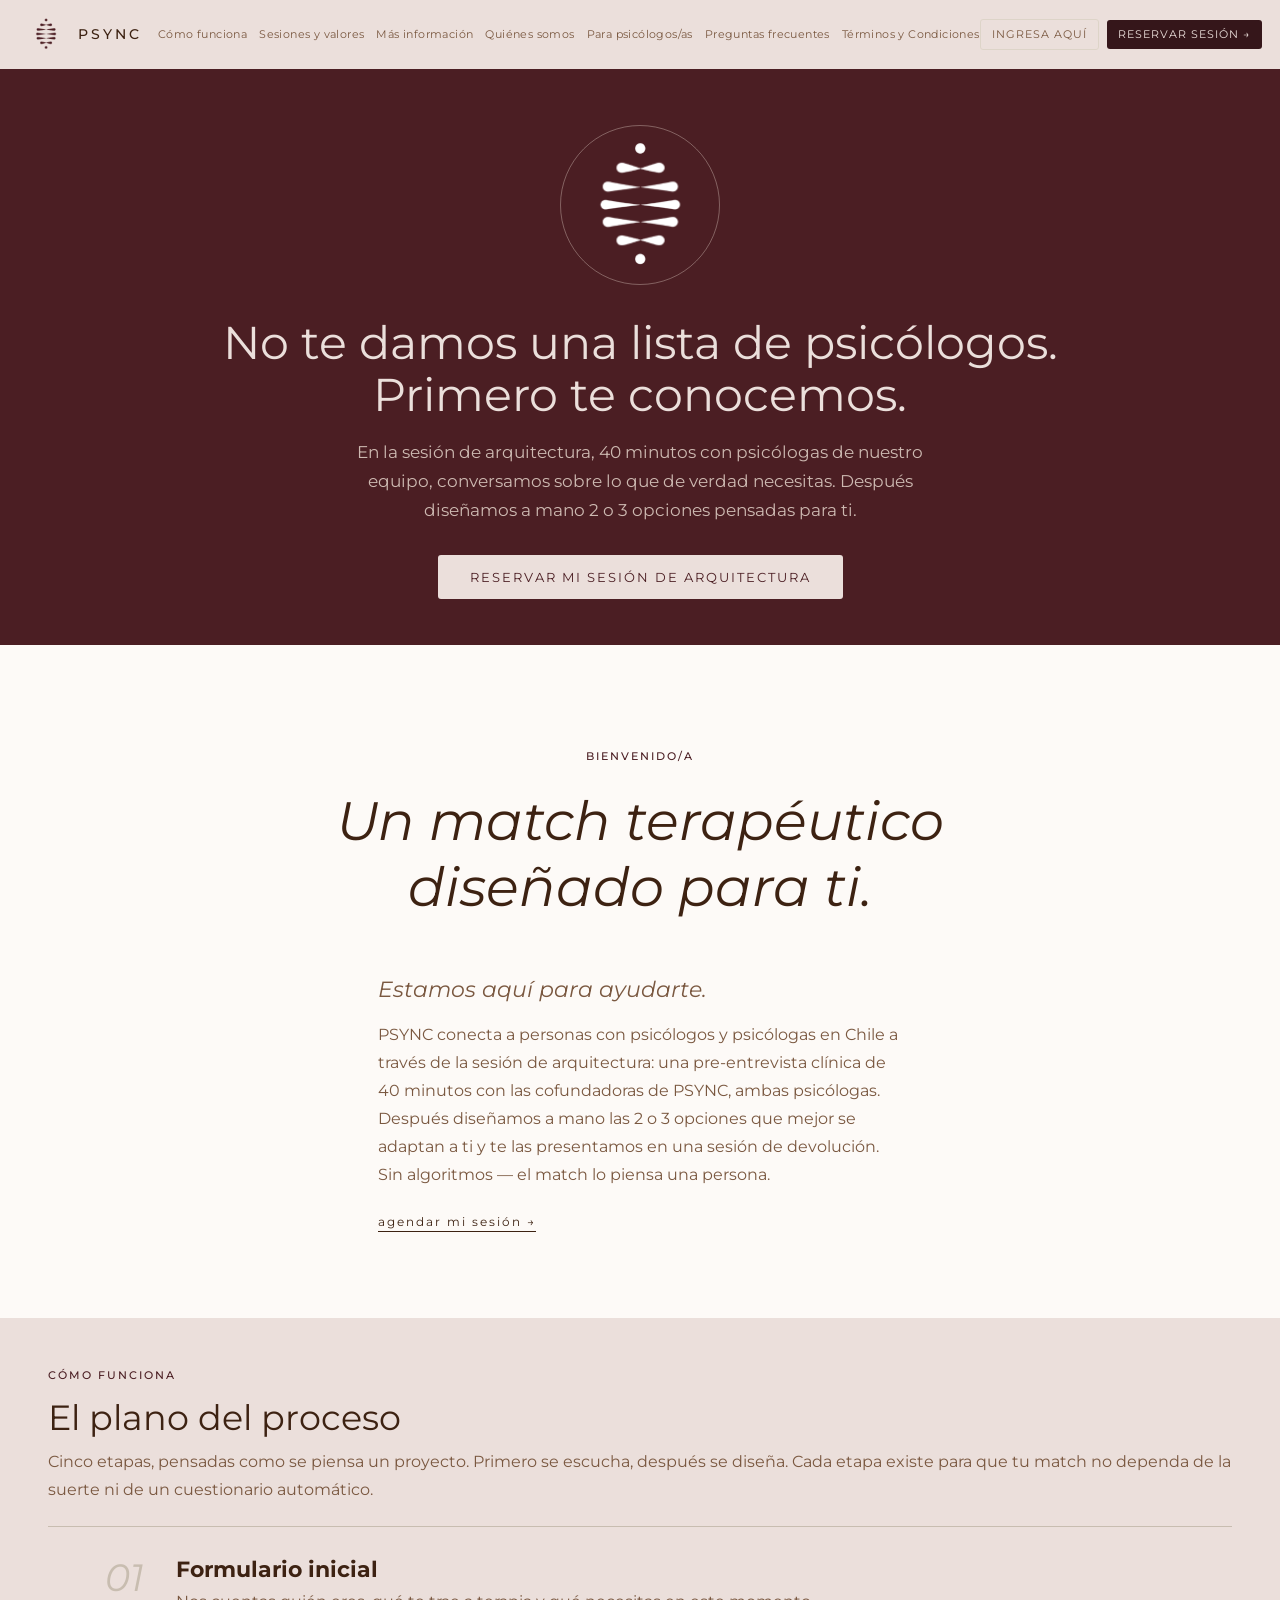
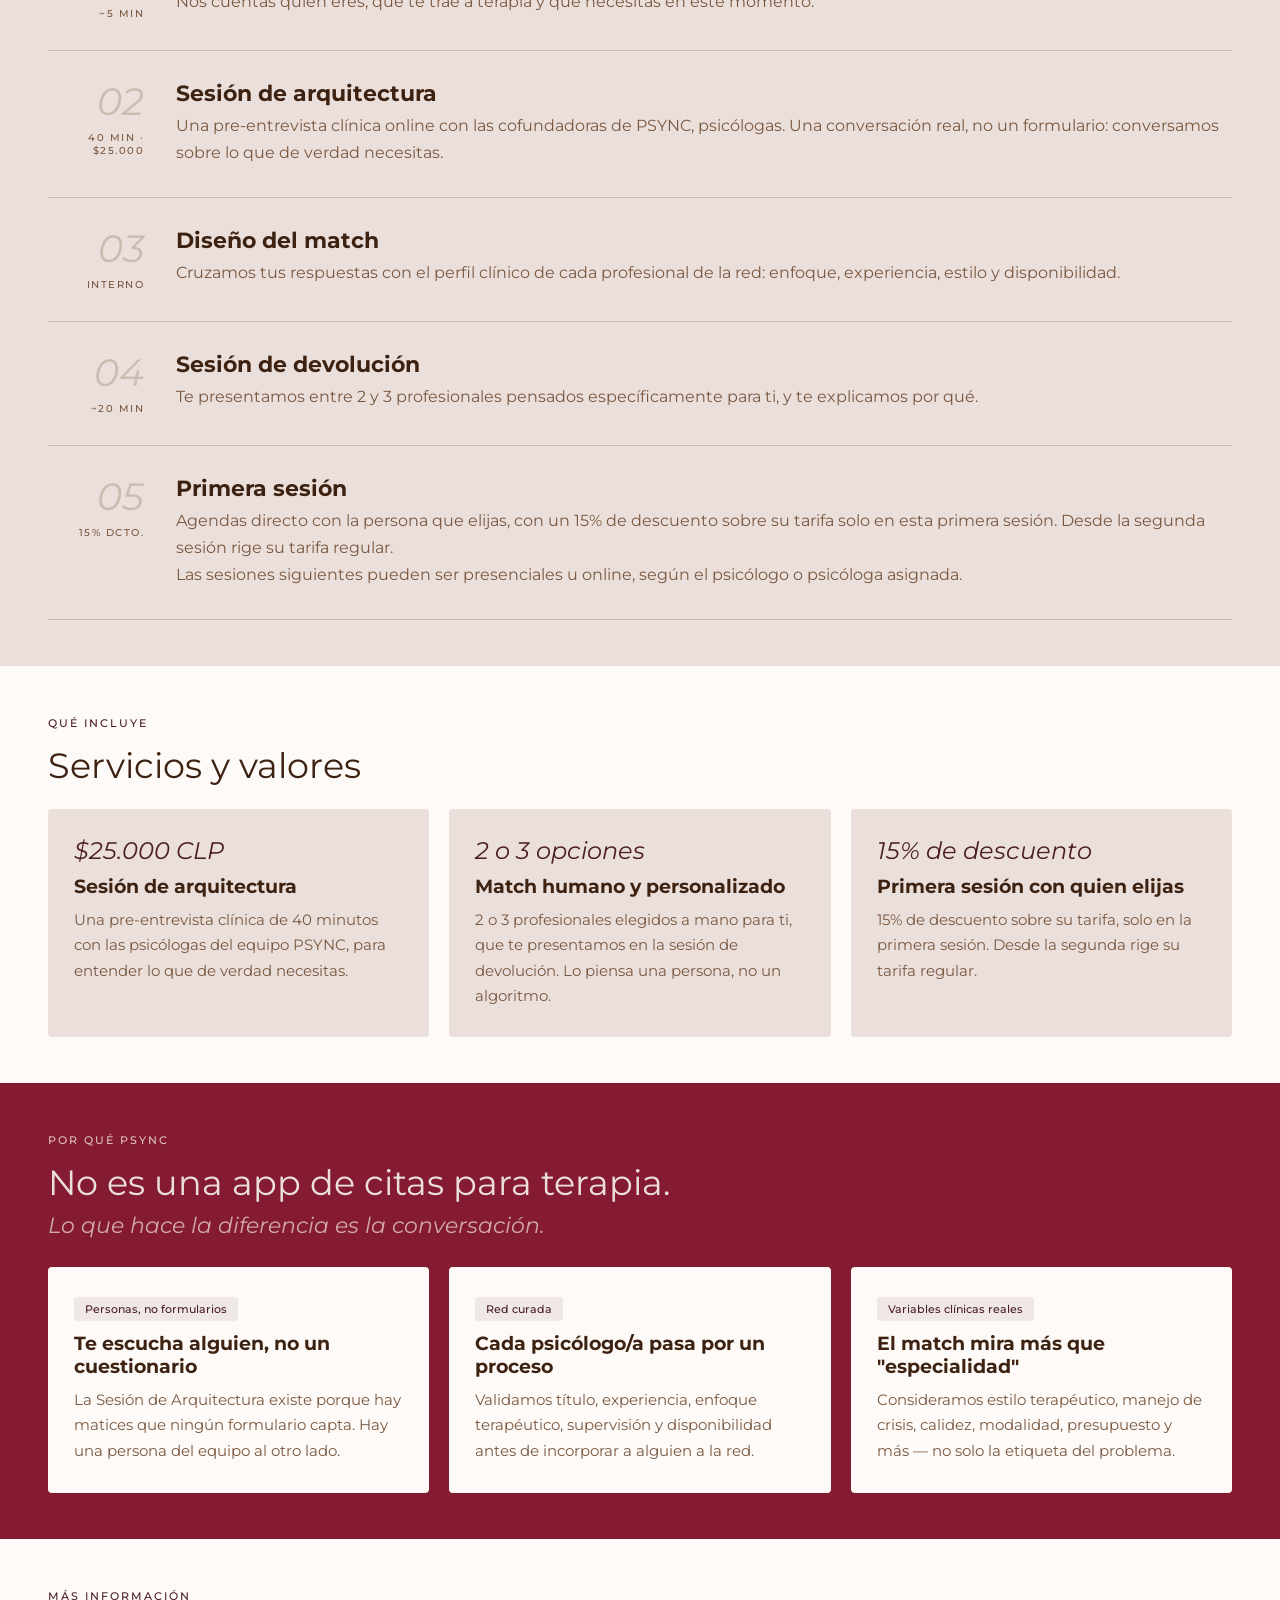
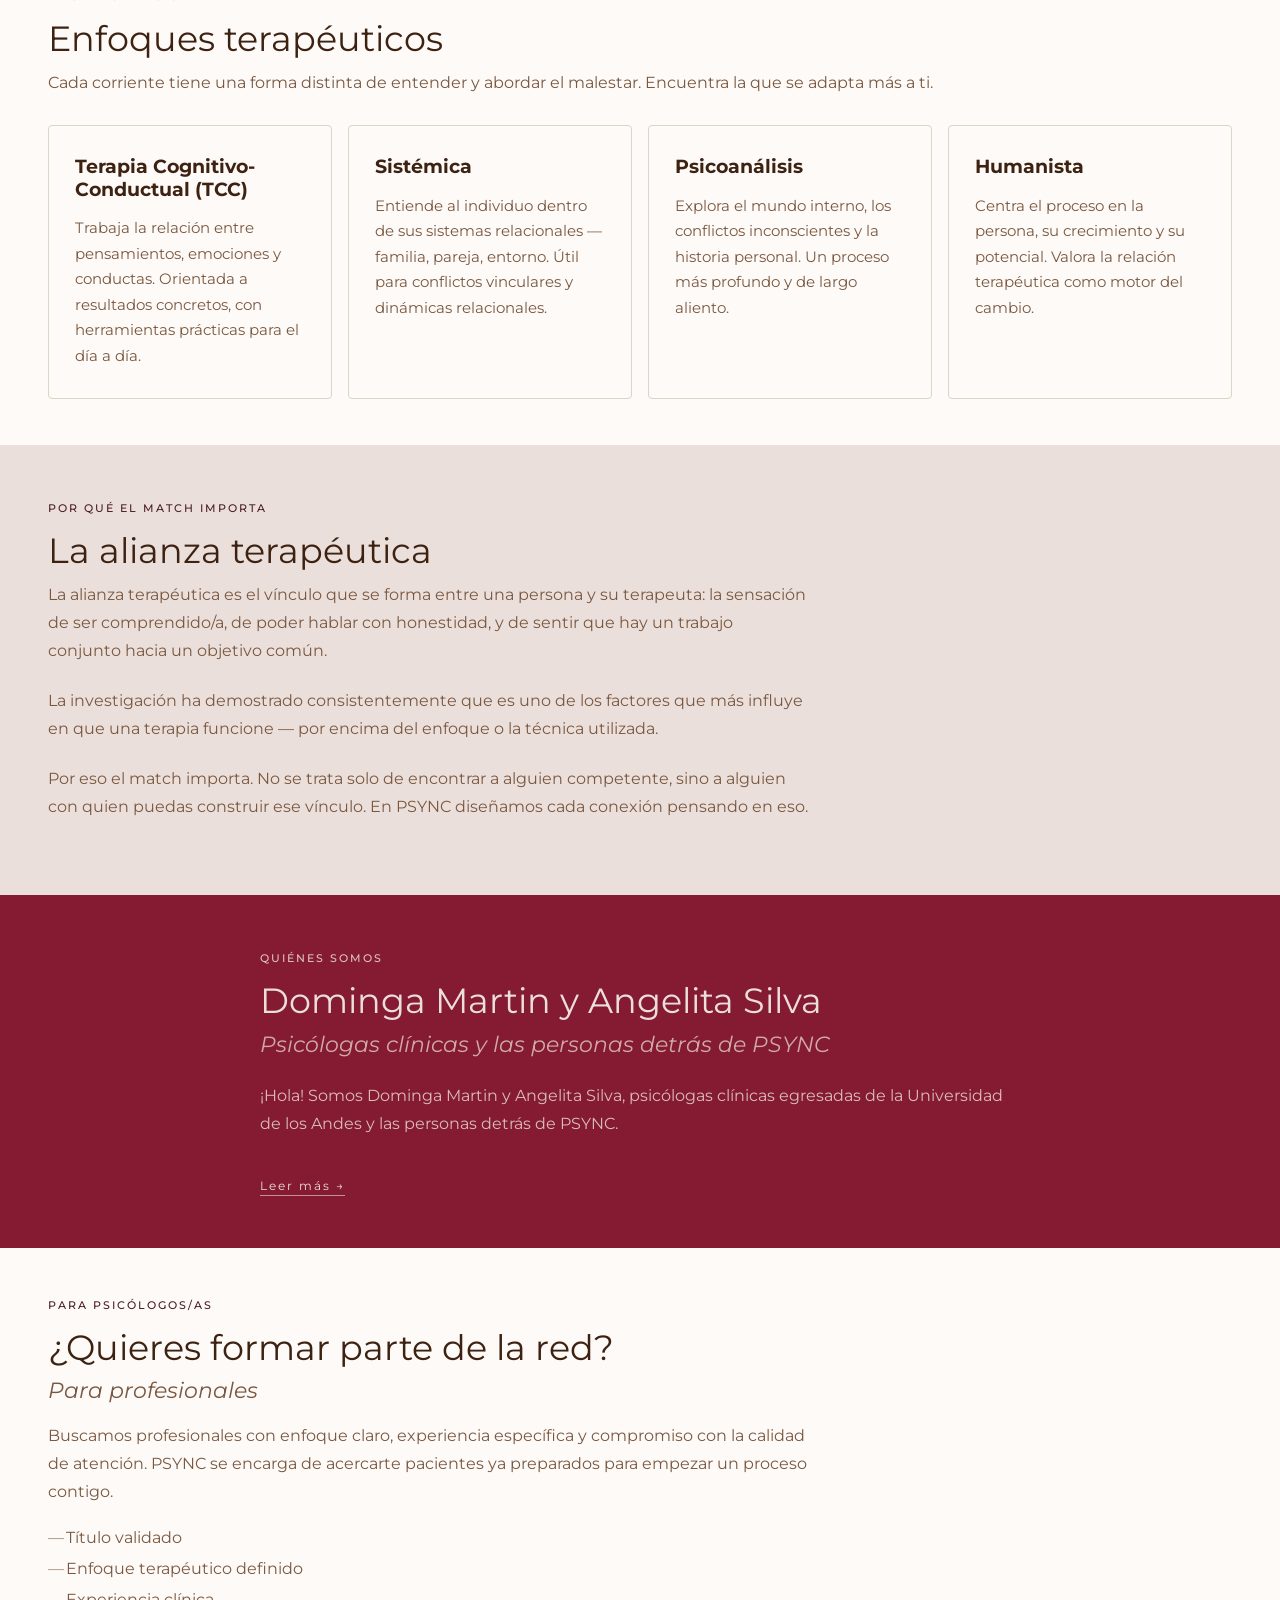
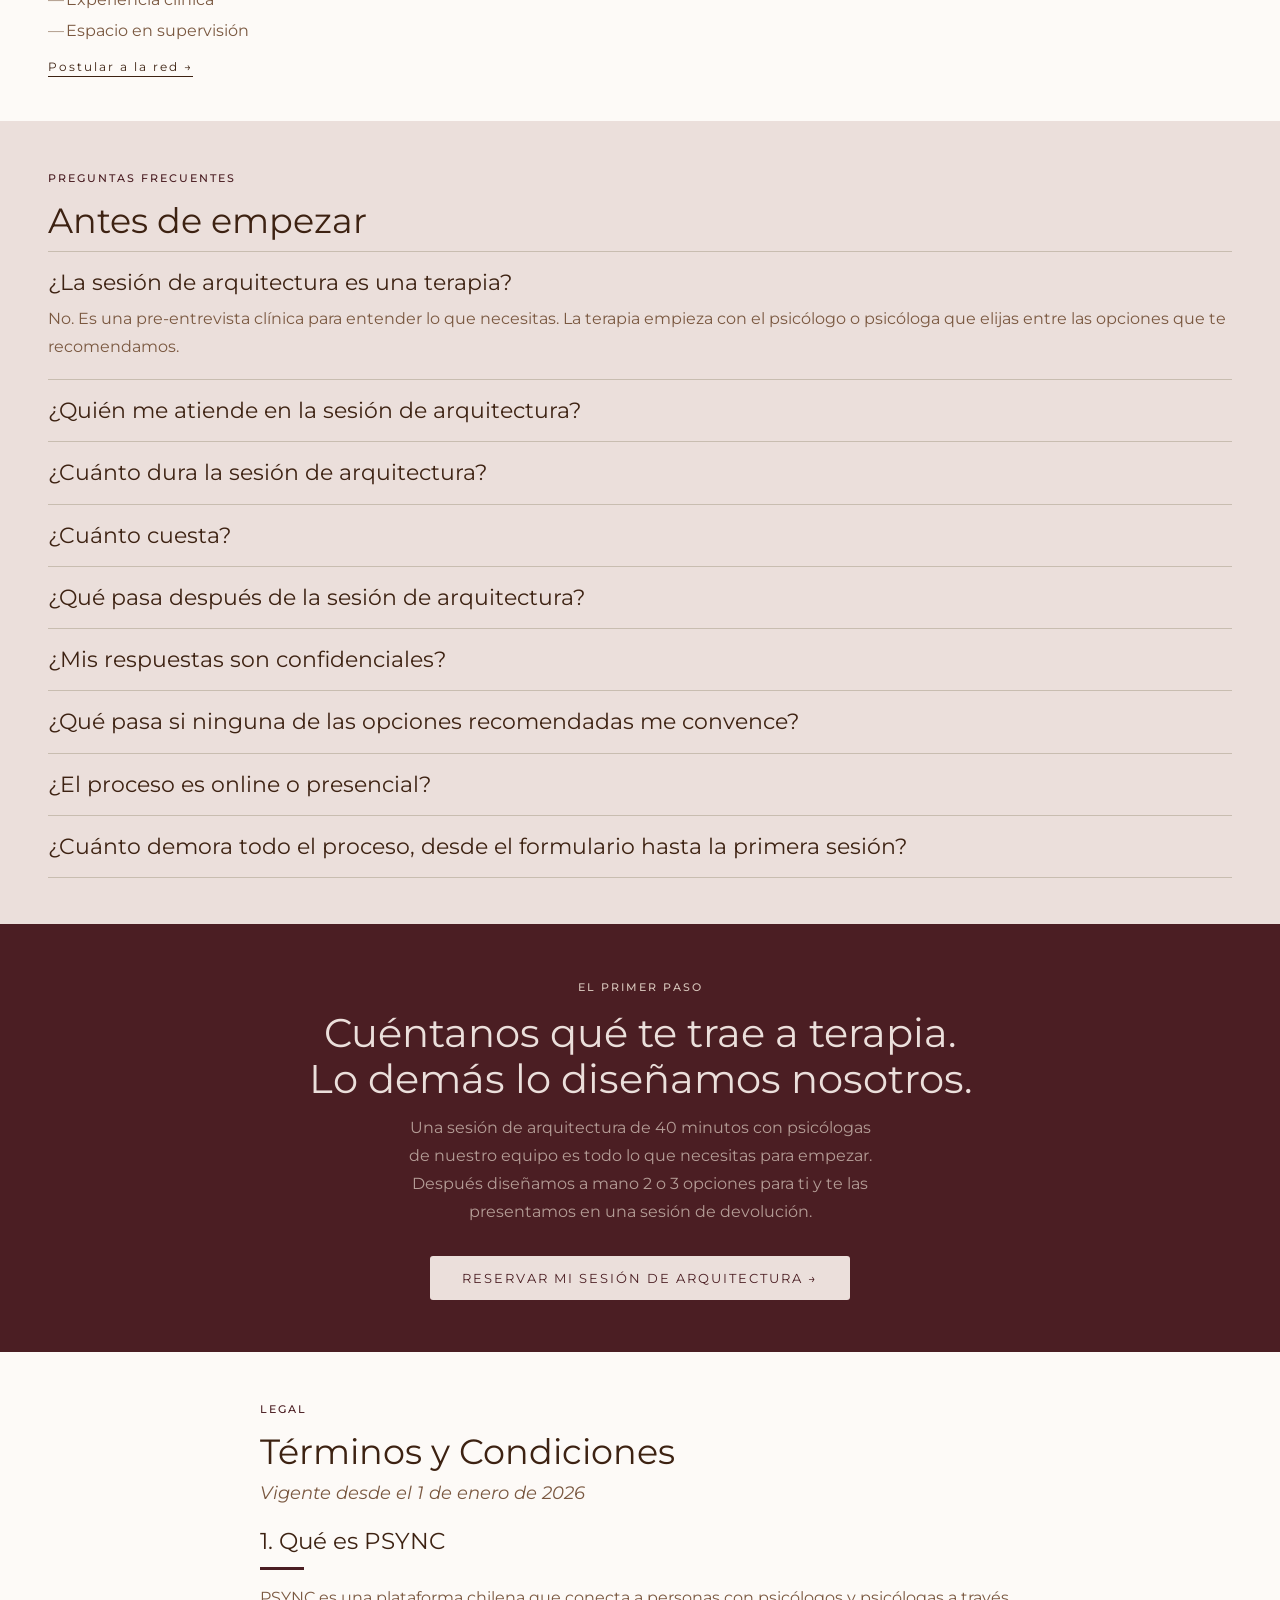
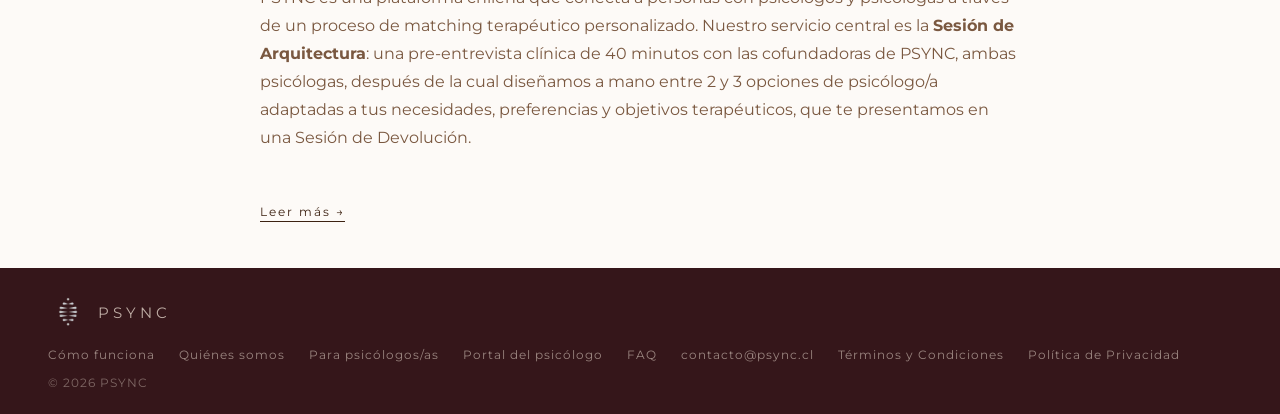
==== commit 7ea3be41: "Add files via upload sitio completo: montserrat, mobile, sesion de arquitectura" ====
--- a/index.html
+++ b/index.html
@@ -3,28 +3,32 @@
 <head>
 <meta charset="UTF-8">
 <meta name="viewport" content="width=device-width, initial-scale=1.0">
+<link rel="icon" href="favicon.ico" sizes="32x32">
+<link rel="icon" type="image/png" sizes="32x32" href="favicon-32.png">
+<link rel="apple-touch-icon" sizes="180x180" href="apple-touch-icon.png">
 <title>PSYNC — Tu psicólogo o psicóloga, diseñado para ti</title>
 <meta name="description" content="PSYNC conecta a personas con psicólogos y psicólogas en Chile a través de la Sesión de Arquitectura: una pre-entrevista clínica de 40 minutos con psicólogas de nuestro equipo, después de la cual diseñamos a mano 2 o 3 opciones de psicólogo/a para ti.">
 
 <!-- Open Graph / redes sociales -->
 <meta property="og:title" content="PSYNC — Tu psicólogo o psicóloga, diseñado para ti">
-<meta property="og:description" content="No te damos una lista de psicólogos. Primero te conocemos en una sesión de arquitectura de 40 minutos y después diseñamos a mano 2 o 3 opciones pensadas para ti.">
+<meta property="og:description" content="Primero te conocemos: una pre-entrevista clínica de 40 minutos con las cofundadoras de PSYNC, psicólogas. Después elegimos a mano 2 o 3 opciones de psicólogo/a para ti.">
 <meta property="og:image" content="https://psync.cl/og-image.png">
+<meta property="og:image:type" content="image/png">
 <meta property="og:image:width" content="1200">
 <meta property="og:image:height" content="630">
-<meta property="og:image:alt" content="PSYNC">
+<meta property="og:image:alt" content="PSYNC: tu psicólogo o psicóloga, diseñado para ti">
 <meta property="og:url" content="https://psync.cl/">
 <meta property="og:type" content="website">
 <meta property="og:site_name" content="PSYNC">
 <meta property="og:locale" content="es_CL">
 <meta name="twitter:card" content="summary_large_image">
 <meta name="twitter:title" content="PSYNC — Tu psicólogo o psicóloga, diseñado para ti">
-<meta name="twitter:description" content="No te damos una lista de psicólogos. Primero te conocemos en una sesión de arquitectura de 40 minutos y después diseñamos a mano 2 o 3 opciones pensadas para ti.">
+<meta name="twitter:description" content="Primero te conocemos: una pre-entrevista clínica de 40 minutos con las cofundadoras de PSYNC, psicólogas. Después elegimos a mano 2 o 3 opciones de psicólogo/a para ti.">
 <meta name="twitter:image" content="https://psync.cl/og-image.png">
 
 <link rel="preconnect" href="https://fonts.googleapis.com">
 <link rel="preconnect" href="https://fonts.gstatic.com" crossorigin>
-<link href="https://fonts.googleapis.com/css2?family=Montserrat:ital,wght@0,300;0,400;0,500;0,600;0,700;1,300;1,400&display=swap" rel="stylesheet">
+<link href="https://fonts.googleapis.com/css2?family=Montserrat:ital,wght@0,400;0,500;0,600;0,700;1,400&display=swap" rel="stylesheet">
 <style>
   :root {
     --bg: #EBDFDB;
@@ -63,7 +67,7 @@
     box-shadow: 0 1px 8px rgba(61,34,18,0.12);
   }
   .nav-logo { display: flex; align-items: center; gap: 10px; text-decoration: none; }
-  .nav-logo img { height: 52px; width: auto; content: url(logo-burdeos.png); }
+  .nav-logo img { height: 52px; width: auto; }
   .nav-wordmark {
     font-family: var(--font-body);
     font-size: 15px;
@@ -274,24 +278,6 @@
   .step-time { display: block; font-family: var(--font-body); font-size: 10px; font-weight: 500; letter-spacing: 1.5px; text-transform: uppercase; color: var(--ink-soft); margin-top: 10px; }
   .step-title { font-size: 22px; color: var(--ink); line-height: 1.15; margin-bottom: 6px; }
   .step-body { font-family: var(--font-body); font-size: 16px; color: var(--ink-soft); line-height: 1.7; }
-
-  /* ── DIRECTORIO vs PSYNC ──────────────────────────── */
-  .comparacion { padding: 46px 48px; background: var(--bg); }
-  .comp-grid { display: grid; grid-template-columns: 1fr 1fr; gap: 20px; margin-top: 24px; }
-  .comp-col { padding: 28px 26px; border-radius: 4px; }
-  .comp-col--otro { background: transparent; border: 1px solid var(--line-strong); }
-  .comp-col--psync { background: var(--accent); }
-  .comp-col-title { font-size: 22px; line-height: 1.15; margin-bottom: 14px; color: var(--ink-soft); }
-  .comp-col--psync .comp-col-title { color: var(--bg); }
-  .comp-list { list-style: none; padding: 0; margin: 0; }
-  .comp-list li {
-    font-family: var(--font-body); font-size: 16px; line-height: 1.6;
-    color: var(--ink-soft); padding: 10px 0 10px 26px; position: relative;
-    border-top: 0.5px solid var(--line-strong);
-  }
-  .comp-list li::before { content: '–'; position: absolute; left: 4px; color: var(--ink-soft); }
-  .comp-col--psync .comp-list li { color: var(--bg); border-top-color: rgba(237,224,212,0.25); }
-  .comp-col--psync .comp-list li::before { content: '✓'; color: var(--bg); }
 
   /* ── SERVICIOS Y VALORES ──────────────────────────── */
   .valores { padding: 46px 48px; background: var(--surface); scroll-margin-top: 80px; }
@@ -666,25 +652,109 @@
     border-bottom: none !important;
   }
 
+  /* ── RESERVAR en la barra móvil + botón fijo abajo (solo < 1280px) ── */
+  .nav-reservar, .cta-fija { display: none; }
+
   /* ── BARRA → MENÚ ☰ cuando ya no cabe en una línea (≤1279px) ── */
   @media (max-width: 1279px) {
     nav { flex-wrap: wrap; }
     .nav-links, .nav-actions { display: none; }
     .nav-hamburger { display: block; }
+
+    .nav-reservar {
+      display: inline-flex;
+      align-items: center;
+      justify-content: center;
+      margin-left: auto;   /* junto al ☰, a la derecha */
+      margin-right: 6px;
+      min-height: 44px;
+      padding: 0 16px;
+      font-family: var(--font-body);
+      font-size: 11px;
+      font-weight: 500;
+      letter-spacing: 1.5px;
+      text-transform: uppercase;
+      white-space: nowrap;
+      background: var(--accent-deep);
+      color: var(--bg);
+      border-radius: 3px;
+      text-decoration: none;
+      transition: opacity 0.2s;
+    }
+    .nav-reservar:hover { opacity: 0.82; }
+
+    .cta-fija {
+      display: block;
+      position: fixed;
+      left: 0;
+      right: 0;
+      bottom: 0;
+      z-index: 90;
+      padding: 10px 16px calc(10px + env(safe-area-inset-bottom, 0px));
+      background: var(--surface);
+      border-top: 0.5px solid var(--line);
+      box-shadow: 0 -2px 12px rgba(61,34,18,0.10);
+      transform: translateY(110%);
+      visibility: hidden;
+      transition: transform 0.25s ease, visibility 0s linear 0.25s;
+    }
+    .cta-fija.visible {
+      transform: translateY(0);
+      visibility: visible;
+      transition: transform 0.25s ease, visibility 0s;
+    }
+    .cta-fija-btn {
+      display: block;
+      max-width: 520px;
+      margin: 0 auto;
+      min-height: 48px;
+      padding: 15px 16px;
+      text-align: center;
+      font-family: var(--font-body);
+      font-size: 12px;
+      font-weight: 500;
+      letter-spacing: 1.5px;
+      text-transform: uppercase;
+      background: var(--accent-deep);
+      color: var(--bg);
+      border-radius: 3px;
+      text-decoration: none;
+    }
+  }
+  @media (prefers-reduced-motion: reduce) {
+    .cta-fija, .cta-fija.visible { transition: none; }
+  }
+  /* Celulares: el texto del botón fijo cabe en una línea */
+  @media (max-width: 420px) {
+    .cta-fija-btn { font-size: 11px; letter-spacing: 1px; padding: 15px 12px; }
+  }
+  /* Celulares muy angostos (≤360px): logo + Reservar + ☰ en una fila sin chocar */
+  @media (max-width: 360px) {
+    nav { padding-left: 16px !important; padding-right: 16px !important; }
+    .nav-logo { gap: 8px; min-height: 44px; }
+    .nav-logo img { height: 40px; }
+    .nav-wordmark { letter-spacing: 2px; font-size: 13px; }
+    .nav-reservar { padding: 0 11px; letter-spacing: 1px; margin-right: 2px; }
+    .nav-hamburger { padding: 4px 6px; }
+    .cta-fija { padding-left: 12px; padding-right: 12px; }
+    .cta-fija-btn { letter-spacing: 0.4px; padding: 15px 8px; }
   }
 
   /* ── RESPONSIVE (≤768px) ──────────────────────────── */
   @media (max-width: 768px) {
-    html, body { overflow-x: hidden; }
+    /* clip (no hidden) para no romper la barra fija (position: sticky) en celular */
+    html, body { overflow-x: hidden; overflow-x: clip; }
 
     nav { padding: 14px 24px; flex-wrap: wrap; }
     .nav-links { display: none; }
     .nav-actions { display: none; }
     .nav-hamburger { display: block; }
 
-    .hero { padding: 36px 24px 30px; }
-    .hero-title { font-size: 28px; line-height: 1.16; }
-    .hero-lead { font-size: 16px; }
+    /* Hero compacto: título, subtítulo y botón dentro de la 1ª pantalla también en teléfonos chicos */
+    .hero { padding: 20px 24px 30px; }
+    .hero-circle { width: 84px; height: 84px; margin-bottom: 16px; }
+    .hero-title { font-size: 28px; line-height: 1.14; margin-bottom: 12px; }
+    .hero-lead { font-size: 15px; line-height: 1.6; margin-bottom: 22px; }
     .hero .btn-cta { padding: 14px 22px; letter-spacing: 1.5px; }
 
     /* Montserrat: etiquetas de los pasos más compactas en la columna angosta */
@@ -701,8 +771,8 @@
     .footer-links { row-gap: 0; column-gap: 20px; }
     .footer-links a { display: inline-block; padding: 15px 0; }
 
-    .comparacion, .valores { padding: 36px 24px; }
-    .comp-grid, .valores-grid { grid-template-columns: 1fr; gap: 14px; }
+    .valores { padding: 36px 24px; }
+    .valores-grid { grid-template-columns: 1fr; gap: 14px; }
 
     .welcome-statement-wrap { padding: 56px 24px 32px; }
     .welcome-statement { font-size: 32px; }
@@ -744,6 +814,13 @@
     .section-title { font-size: 27px; }
     .section-italic { font-size: 19px; }
   }
+  /* Teléfonos muy angostos (≤340px): hero aún más compacto */
+  @media (max-width: 340px) {
+    .hero { padding-top: 16px; }
+    .hero-circle { width: 64px; height: 64px; margin-bottom: 12px; }
+    .hero-title { font-size: 24px; }
+    .hero-lead { font-size: 14px; line-height: 1.55; margin-bottom: 18px; }
+  }
 </style>
 </head>
 <body>
@@ -751,7 +828,7 @@
 <!-- NAV -->
 <nav>
   <a href="index.html" class="nav-logo">
-    <img src="logo.png" alt="PSYNC">
+    <img src="logo-burdeos-128.webp" alt="PSYNC" width="52" height="52">
     <span class="nav-wordmark">PSYNC</span>
   </a>
   <ul class="nav-links">
@@ -767,6 +844,7 @@
     <a href="portal.html" class="nav-portal">Ingresa aquí</a>
     <a href="formulario.html" class="nav-cta">Reservar sesión →</a>
   </div>
+  <a href="formulario.html" class="nav-reservar">Reservar</a>
   <button class="nav-hamburger" id="navHamburger" aria-label="Menú">☰</button>
   <ul class="nav-mobile-menu" id="navMobileMenu">
     <li><a href="#como-funciona">Cómo funciona</a></li>
@@ -784,7 +862,7 @@
 <!-- HERO -->
 <section class="hero">
   <div class="hero-circle">
-    <img src="logo.png" alt="PSYNC">
+    <img src="logo-burdeos-360.webp" alt="PSYNC" width="160" height="160">
   </div>
   <h1 class="hero-title">No te damos una lista de psicólogos. Primero te conocemos.</h1>
   <p class="hero-lead">En la sesión de arquitectura, 40 minutos con psicólogas de nuestro equipo, conversamos sobre lo que de verdad necesitas. Después diseñamos a mano 2 o 3 opciones pensadas para ti.</p>
@@ -801,30 +879,6 @@
     <p class="section-italic">Estamos aquí para ayudarte.</p>
     <p class="section-body">PSYNC conecta a personas con psicólogos y psicólogas en Chile a través de la sesión de arquitectura: una pre-entrevista clínica de 40 minutos con las cofundadoras de PSYNC, ambas psicólogas. Después diseñamos a mano las 2 o 3 opciones que mejor se adaptan a ti y te las presentamos en una sesión de devolución. Sin algoritmos — el match lo piensa una persona.</p>
     <a href="formulario.html" class="link-arrow">agendar mi sesión →</a>
-  </div>
-</section>
-
-<!-- DIRECTORIO vs PSYNC -->
-<section class="comparacion">
-  <p class="section-tag">La diferencia</p>
-  <h2 class="section-title">Un directorio no te conoce.</h2>
-  <div class="comp-grid">
-    <div class="comp-col comp-col--otro">
-      <h3 class="comp-col-title">Un directorio</h3>
-      <ul class="comp-list">
-        <li>Buscas solo entre cientos de perfiles</li>
-        <li>Un formulario que te devuelve una lista</li>
-        <li>Eliges sin conocer a nadie</li>
-      </ul>
-    </div>
-    <div class="comp-col comp-col--psync">
-      <h3 class="comp-col-title">PSYNC</h3>
-      <ul class="comp-list">
-        <li>Dos psicólogas te escuchan antes de recomendarte a alguien</li>
-        <li>Una pre-entrevista clínica, no un formulario</li>
-        <li>Te presentamos 2 o 3 opciones pensadas para ti y te explicamos por qué</li>
-      </ul>
-    </div>
   </div>
 </section>
 
@@ -1025,10 +1079,6 @@
   <h2 class="section-title">Antes de empezar</h2>
   <div class="faq-list">
     <details class="faq-item" open>
-      <summary>¿PSYNC es un directorio?</summary>
-      <p>No. Un directorio te da una lista y tú eliges solo. En PSYNC primero te conocemos en una sesión de arquitectura y recién después te presentamos 2 o 3 opciones de psicólogo/a diseñadas a mano para ti.</p>
-    </details>
-    <details class="faq-item">
       <summary>¿La sesión de arquitectura es una terapia?</summary>
       <p>No. Es una pre-entrevista clínica para entender lo que necesitas. La terapia empieza con el psicólogo o psicóloga que elijas entre las opciones que te recomendamos.</p>
     </details>
@@ -1170,7 +1220,7 @@
 <!-- FOOTER -->
 <footer>
   <div class="footer-logo">
-    <img src="logo.png" alt="PSYNC">
+    <img src="logo-96.webp" alt="PSYNC" width="40" height="40" loading="lazy">
     <span class="footer-wordmark">PSYNC</span>
   </div>
   <ul class="footer-links">
@@ -1186,6 +1236,11 @@
   <span class="footer-copy">© 2026 PSYNC</span>
 </footer>
 
+<!-- Botón fijo de reserva (solo < 1280px): aparece al bajar del hero, se oculta en el CTA final -->
+<div class="cta-fija" id="ctaFija">
+  <a href="formulario.html" class="cta-fija-btn">Reservar mi sesión de arquitectura</a>
+</div>
+
 <script>
   // Nav: transparente arriba del todo, sólida al hacer scroll (o con el menú móvil abierto)
   const navEl = document.querySelector('nav');
@@ -1211,6 +1266,27 @@
     });
   });
 
+  // Botón fijo de reserva (solo < 1280px): visible después de pasar el botón del hero
+  // y antes de llegar al CTA final; oculto con el menú ☰ abierto.
+  const ctaFija  = document.getElementById('ctaFija');
+  const heroCta  = document.querySelector('.hero .btn-cta');
+  const ctaFinal = document.querySelector('.cta-final');
+  const mqMovil  = window.matchMedia('(max-width: 1279px)');
+  let ctaRaf = 0;
+  const syncCtaFija = () => {
+    ctaRaf = 0;
+    const pasoHero   = heroCta.getBoundingClientRect().bottom < 0;
+    const llegoFinal = ctaFinal.getBoundingClientRect().top < window.innerHeight;
+    const menuAbierto = mobileMenuEl.classList.contains('open');
+    ctaFija.classList.toggle('visible', mqMovil.matches && pasoHero && !llegoFinal && !menuAbierto);
+  };
+  const pedirSyncCta = () => { if (!ctaRaf) ctaRaf = requestAnimationFrame(syncCtaFija); };
+  window.addEventListener('scroll', pedirSyncCta, { passive: true });
+  window.addEventListener('resize', pedirSyncCta);
+  hamburgerBtn.addEventListener('click', pedirSyncCta);
+  mobileMenuEl.querySelectorAll('a').forEach(link => link.addEventListener('click', pedirSyncCta));
+  syncCtaFija();
+
   // Leer más — Quiénes somos
   const quienesMore = document.getElementById('quienes-more');
   const quienesBtn  = document.getElementById('quienes-btn');
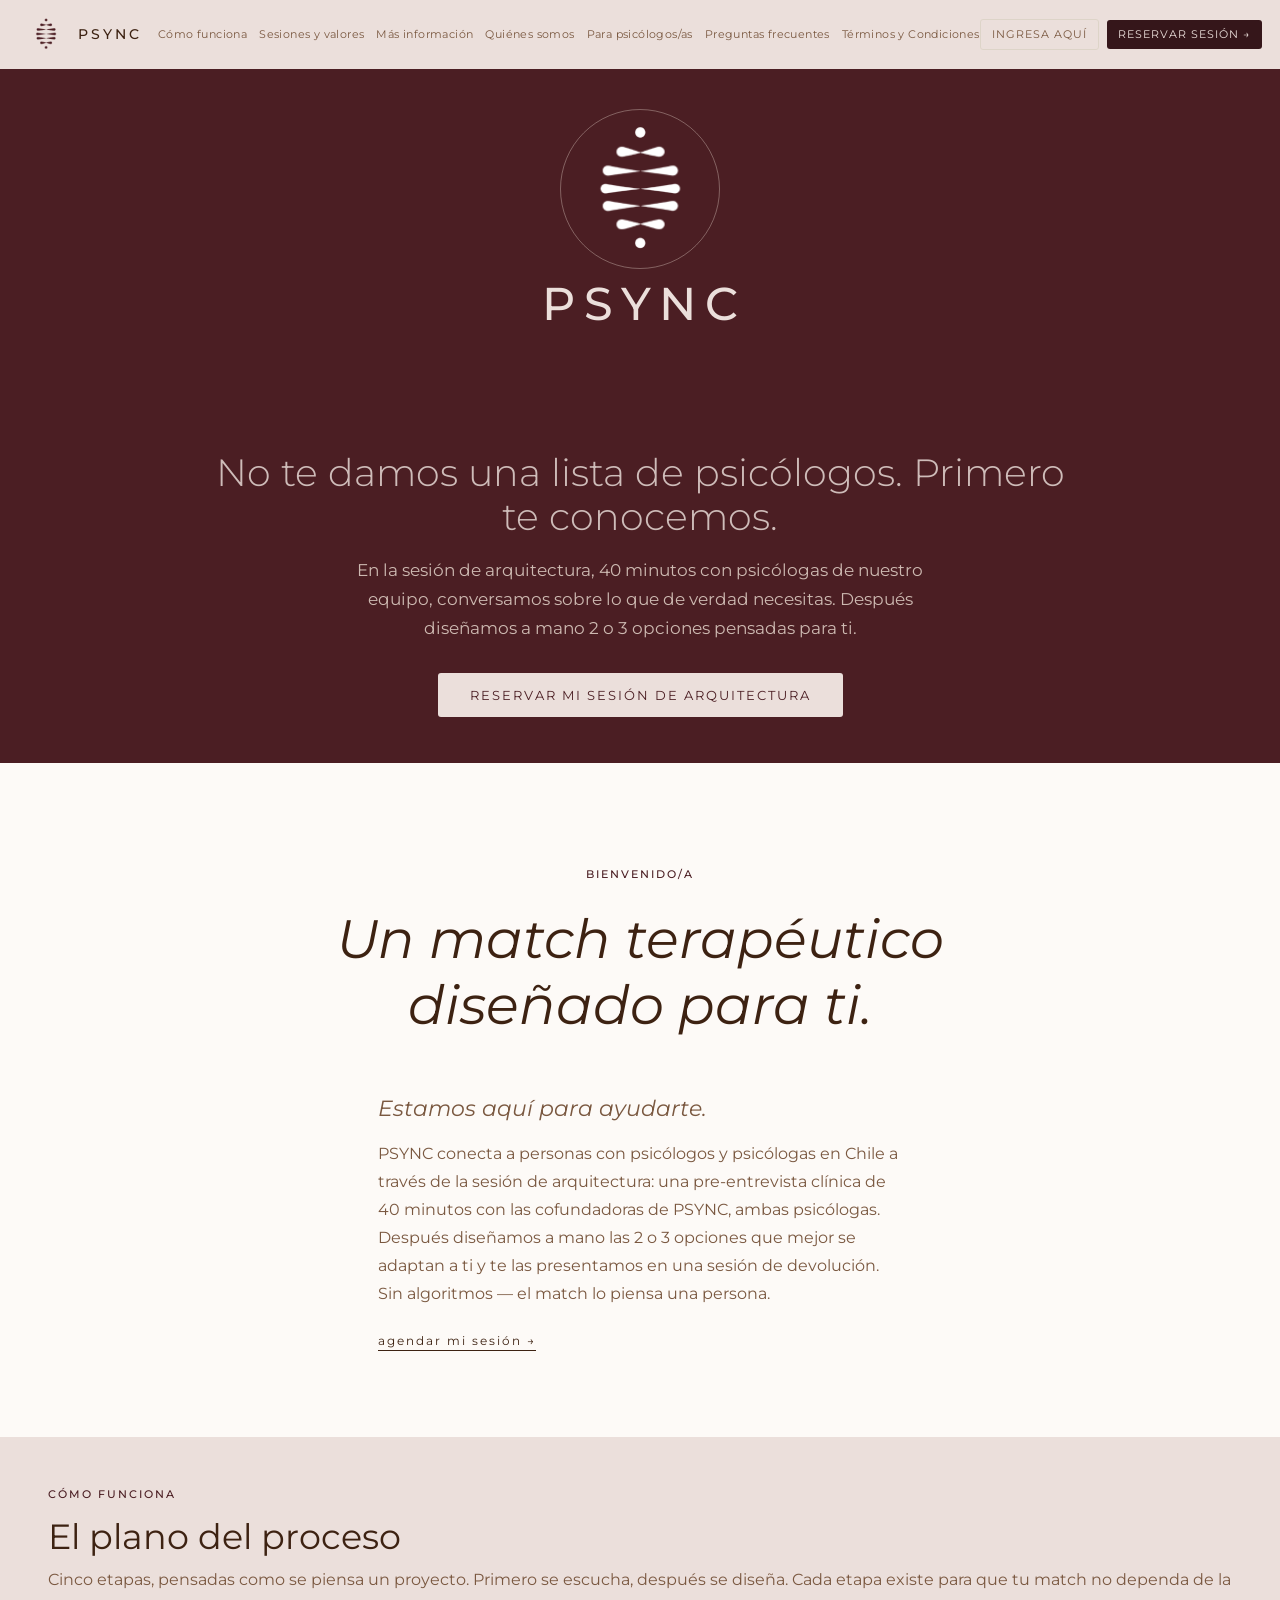
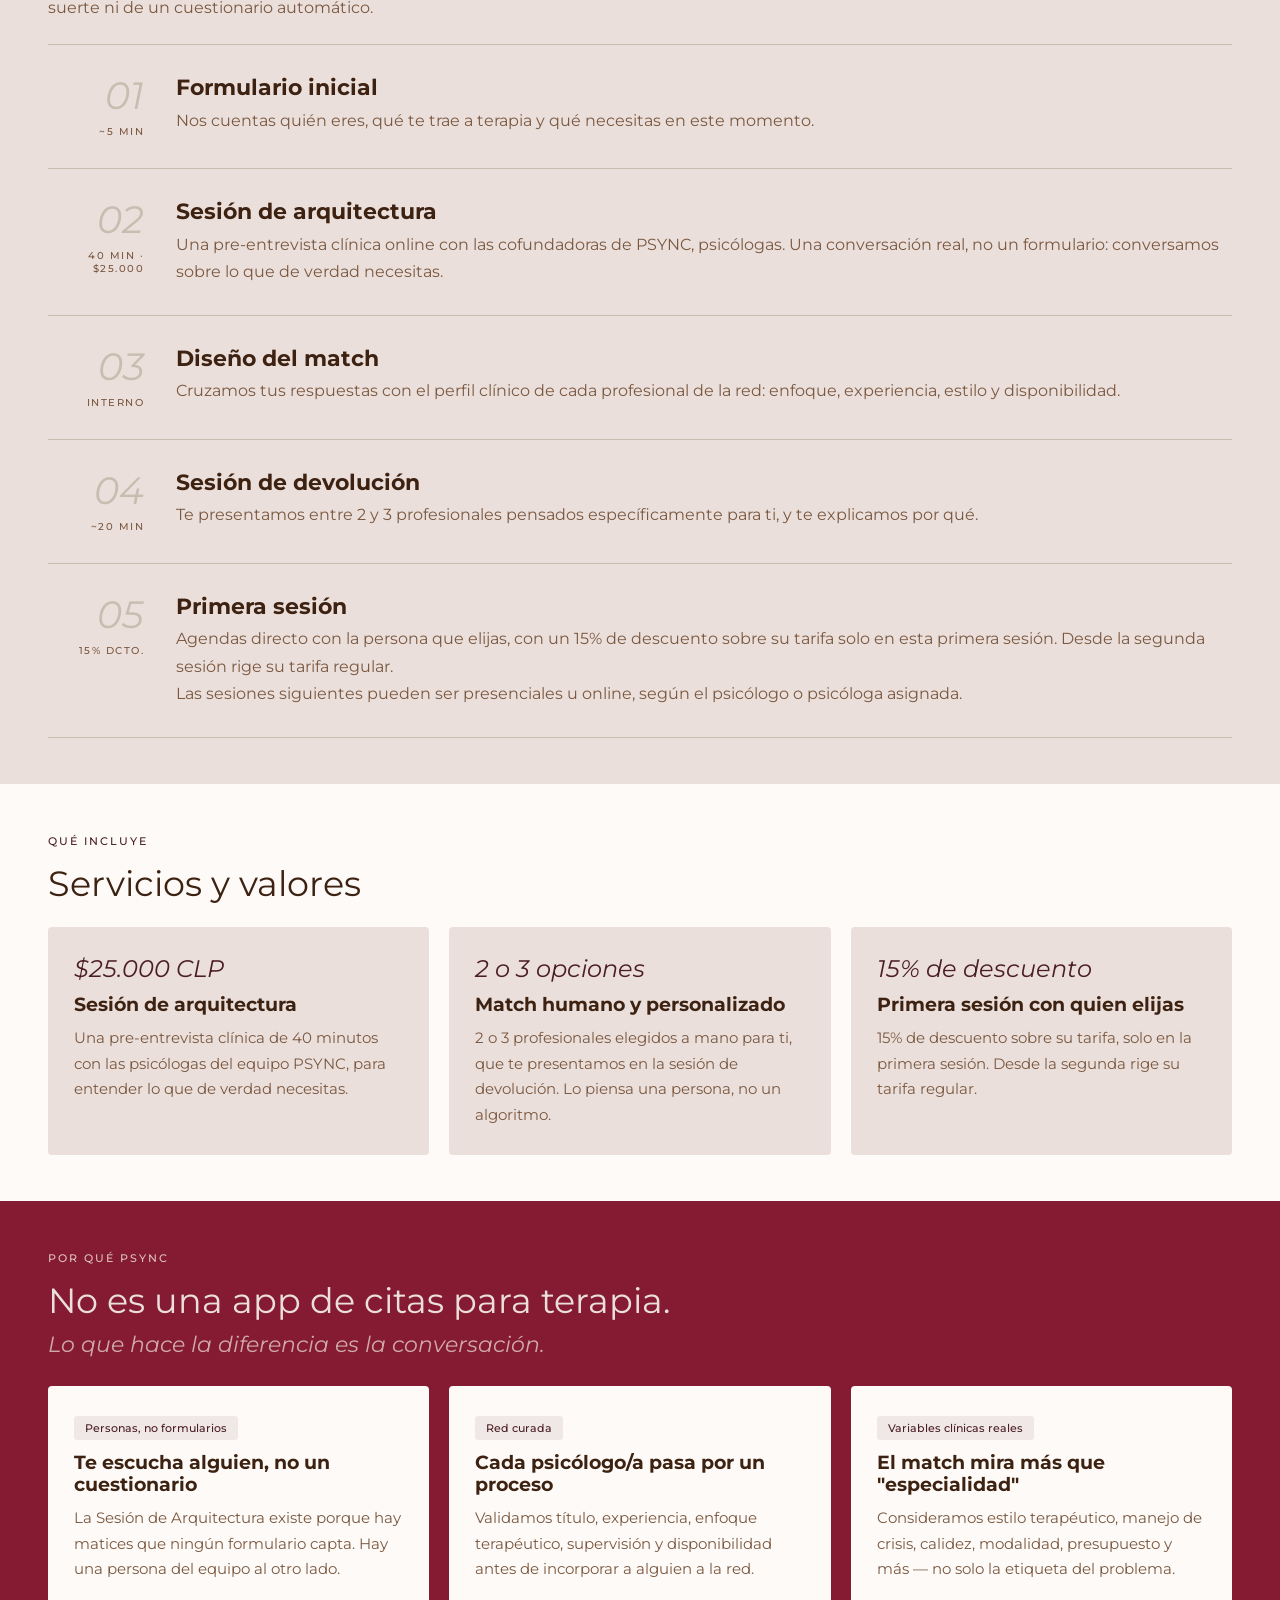
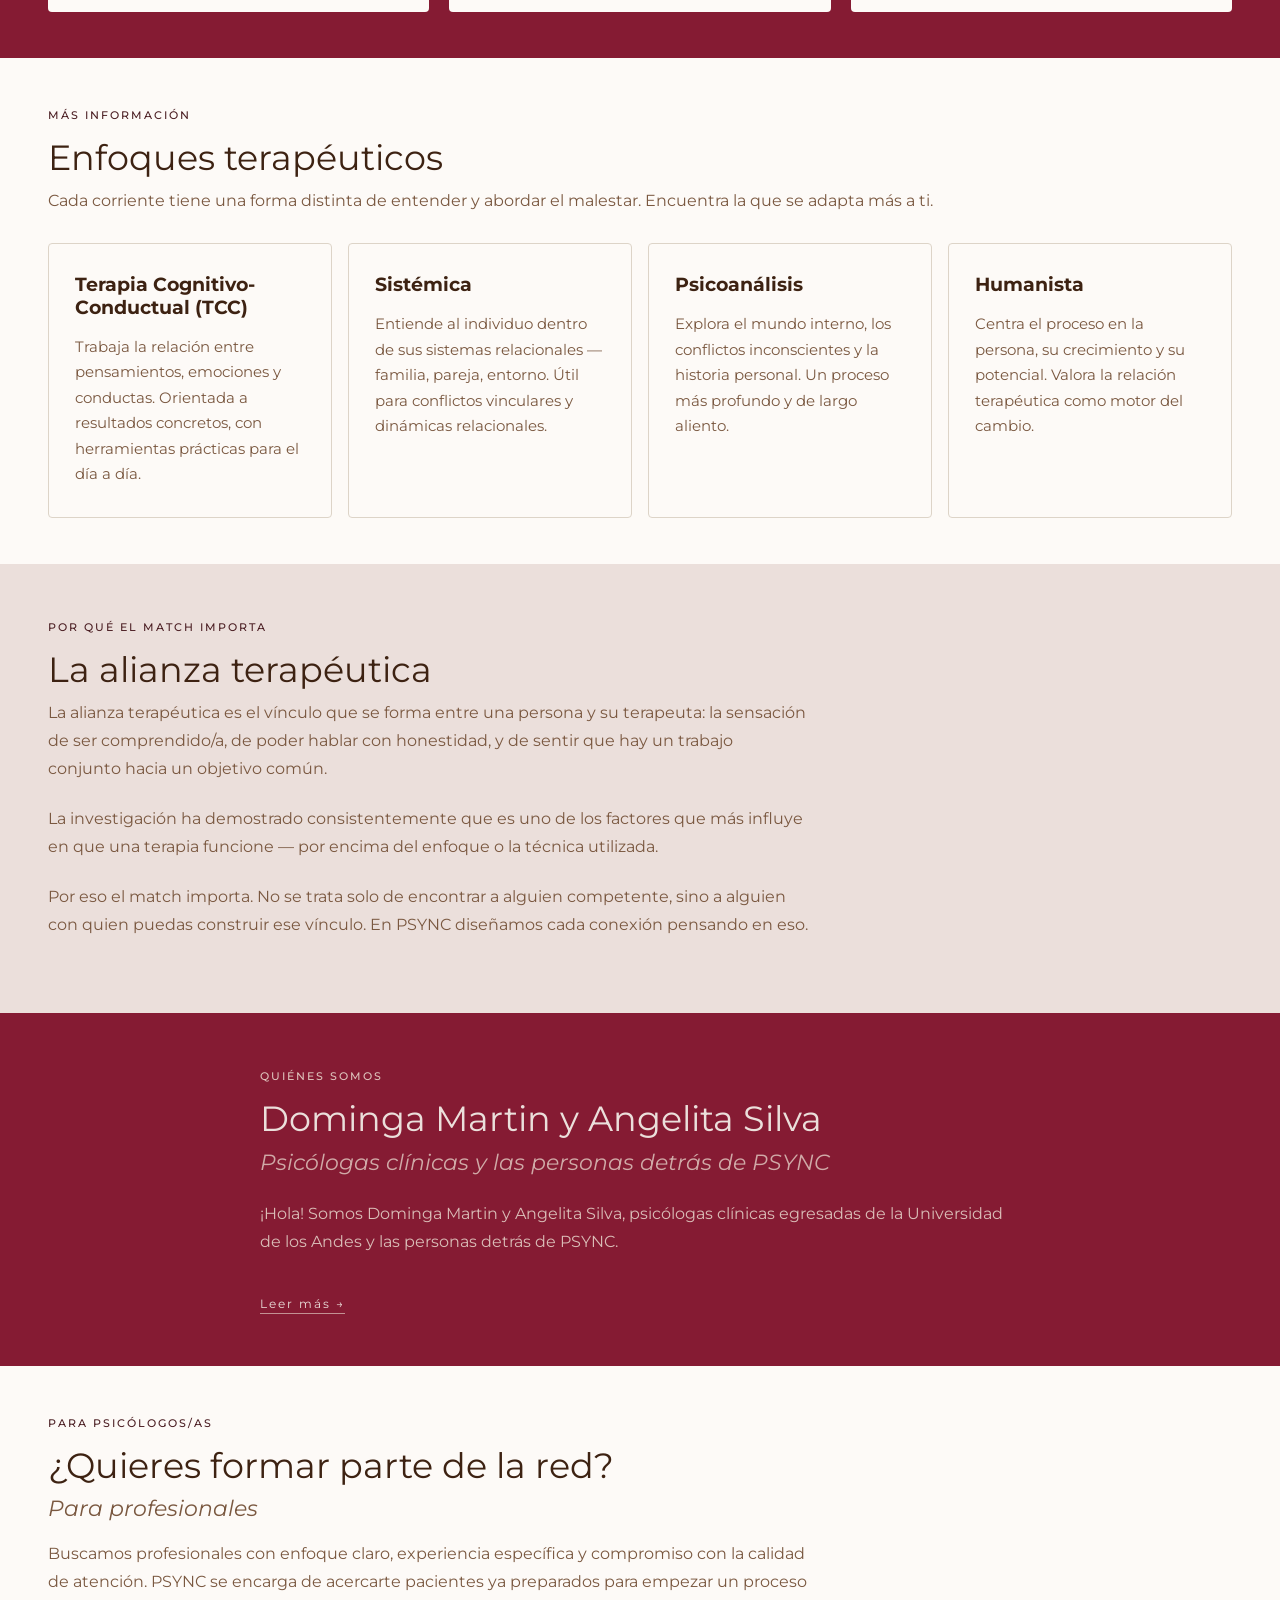
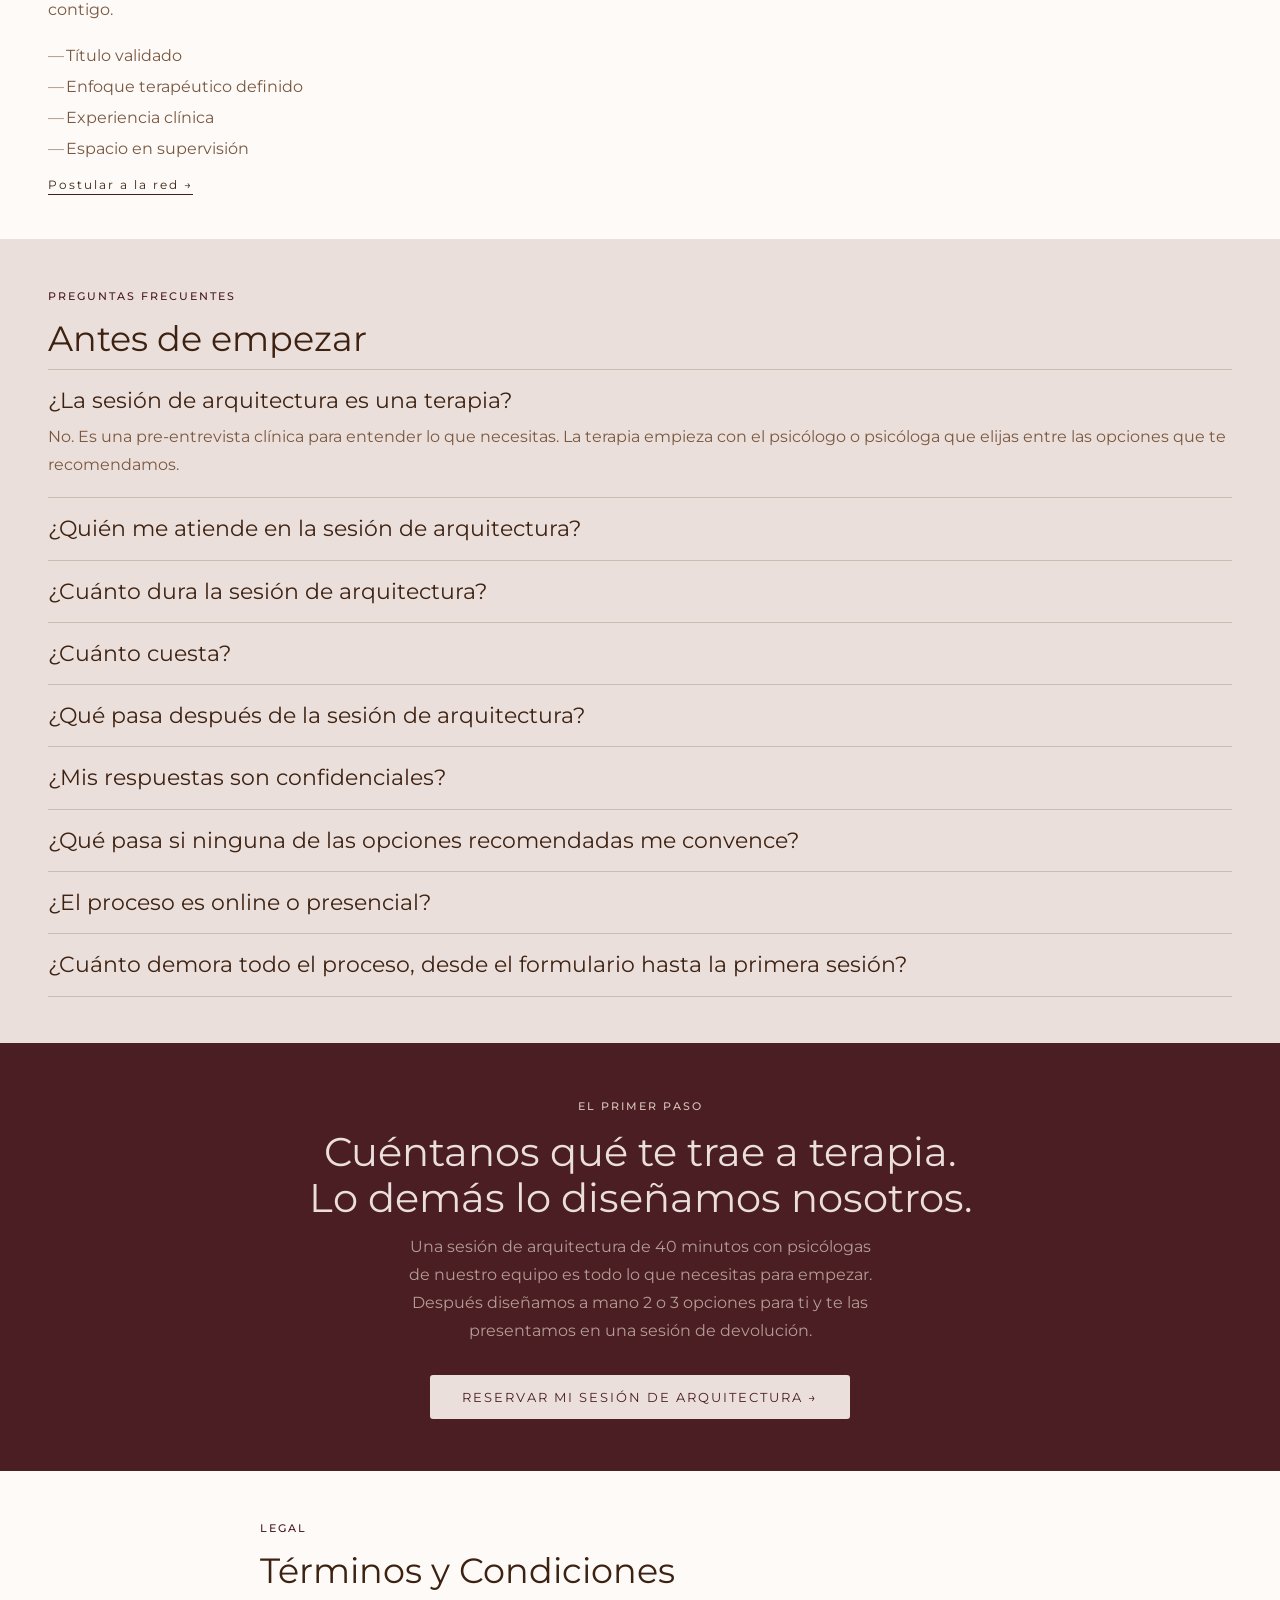
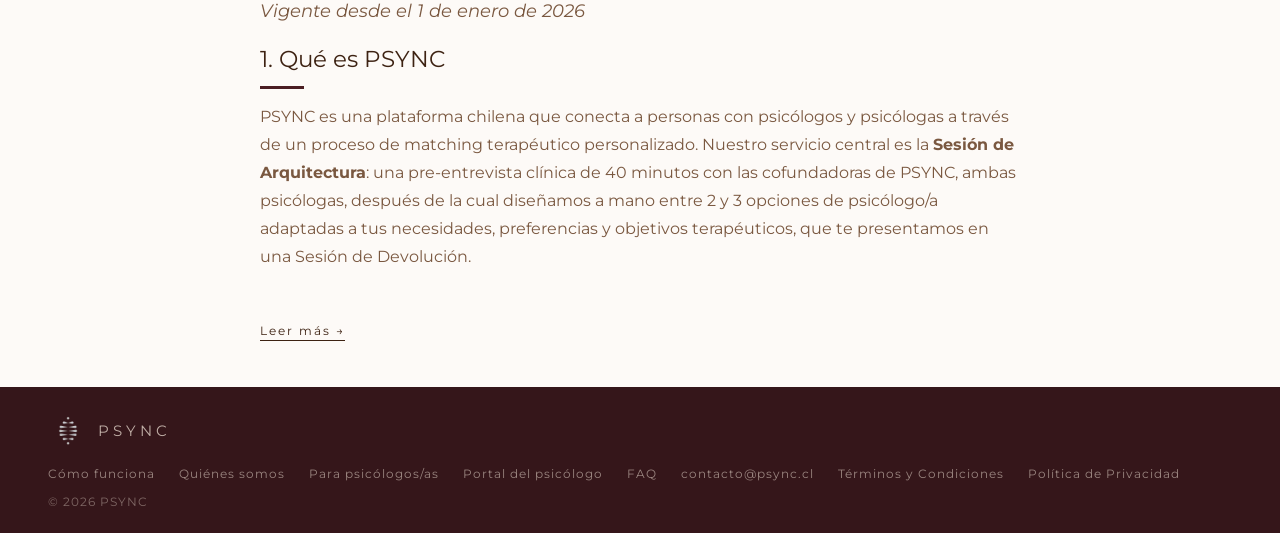
==== commit 9c8e6df4: "Add files via upload" ====
--- a/index.html
+++ b/index.html
@@ -28,7 +28,7 @@
 
 <link rel="preconnect" href="https://fonts.googleapis.com">
 <link rel="preconnect" href="https://fonts.gstatic.com" crossorigin>
-<link href="https://fonts.googleapis.com/css2?family=Montserrat:ital,wght@0,400;0,500;0,600;0,700;1,400&display=swap" rel="stylesheet">
+<link href="https://fonts.googleapis.com/css2?family=Montserrat:ital,wght@0,300;0,400;0,500;0,600;0,700;1,400&display=swap" rel="stylesheet">
 <style>
   :root {
     --bg: #EBDFDB;
@@ -138,7 +138,7 @@
   /* ── HERO ─────────────────────────────────────────── */
   .hero {
     background: var(--accent);
-    padding: 56px 48px 46px;
+    padding: 40px 48px 46px;
     text-align: center;
   }
   .hero-circle {
@@ -146,18 +146,29 @@
     height: 160px;
     border-radius: 50%;
     border: 1px solid rgba(237,224,212,0.35);
-    margin: 0 auto 32px;
+    margin: 0 auto 12px;
     display: flex;
     align-items: center;
     justify-content: center;
     overflow: hidden;
   }
   .hero-circle img { width: 100%; height: 100%; object-fit: contain; transform: scale(1.12); filter: brightness(0) invert(1); }
+  .hero-wordmark {
+    font-family: var(--font-base);
+    font-size: 46px;
+    font-weight: 500;
+    letter-spacing: 0.2em;
+    text-transform: uppercase;
+    line-height: 1;
+    color: var(--bg);
+    padding-left: 0.2em; /* compensa el letter-spacing final para centrar ópticamente */
+    margin: 0 auto 124px; /* separa el bloque logo+PSYNC del bloque de texto */
+  }
   .hero-title {
-    font-size: 46px;
-    color: var(--bg);
-    font-weight: 400;
-    line-height: 1.12;
+    font-size: 38px;
+    color: rgba(235,223,219,0.82); /* crema (--bg) algo apagado: el logo manda */
+    font-weight: 300;
+    line-height: 1.15;
     max-width: 880px; /* Montserrat es más ancha: 2 líneas en escritorio */
     margin: 0 auto 18px;
   }
@@ -751,9 +762,10 @@
     .nav-hamburger { display: block; }
 
     /* Hero compacto: título, subtítulo y botón dentro de la 1ª pantalla también en teléfonos chicos */
-    .hero { padding: 20px 24px 30px; }
-    .hero-circle { width: 84px; height: 84px; margin-bottom: 16px; }
-    .hero-title { font-size: 28px; line-height: 1.14; margin-bottom: 12px; }
+    .hero { padding: 12px 24px 30px; }
+    .hero-circle { width: 84px; height: 84px; margin-bottom: 6px; }
+    .hero-wordmark { font-size: 33px; margin-bottom: 80px; }
+    .hero-title { font-size: 23px; line-height: 1.14; margin-bottom: 12px; }
     .hero-lead { font-size: 15px; line-height: 1.6; margin-bottom: 22px; }
     .hero .btn-cta { padding: 14px 22px; letter-spacing: 1.5px; }
 
@@ -816,9 +828,10 @@
   }
   /* Teléfonos muy angostos (≤340px): hero aún más compacto */
   @media (max-width: 340px) {
-    .hero { padding-top: 16px; }
-    .hero-circle { width: 64px; height: 64px; margin-bottom: 12px; }
-    .hero-title { font-size: 24px; }
+    .hero { padding-top: 8px; }
+    .hero-circle { width: 64px; height: 64px; margin-bottom: 4px; }
+    .hero-wordmark { font-size: 32px; margin-bottom: 72px; }
+    .hero-title { font-size: 20px; }
     .hero-lead { font-size: 14px; line-height: 1.55; margin-bottom: 18px; }
   }
 </style>
@@ -864,6 +877,7 @@
   <div class="hero-circle">
     <img src="logo-burdeos-360.webp" alt="PSYNC" width="160" height="160">
   </div>
+  <p class="hero-wordmark">psync</p>
   <h1 class="hero-title">No te damos una lista de psicólogos. Primero te conocemos.</h1>
   <p class="hero-lead">En la sesión de arquitectura, 40 minutos con psicólogas de nuestro equipo, conversamos sobre lo que de verdad necesitas. Después diseñamos a mano 2 o 3 opciones pensadas para ti.</p>
   <a href="formulario.html" class="btn-cta">Reservar mi sesión de arquitectura</a>
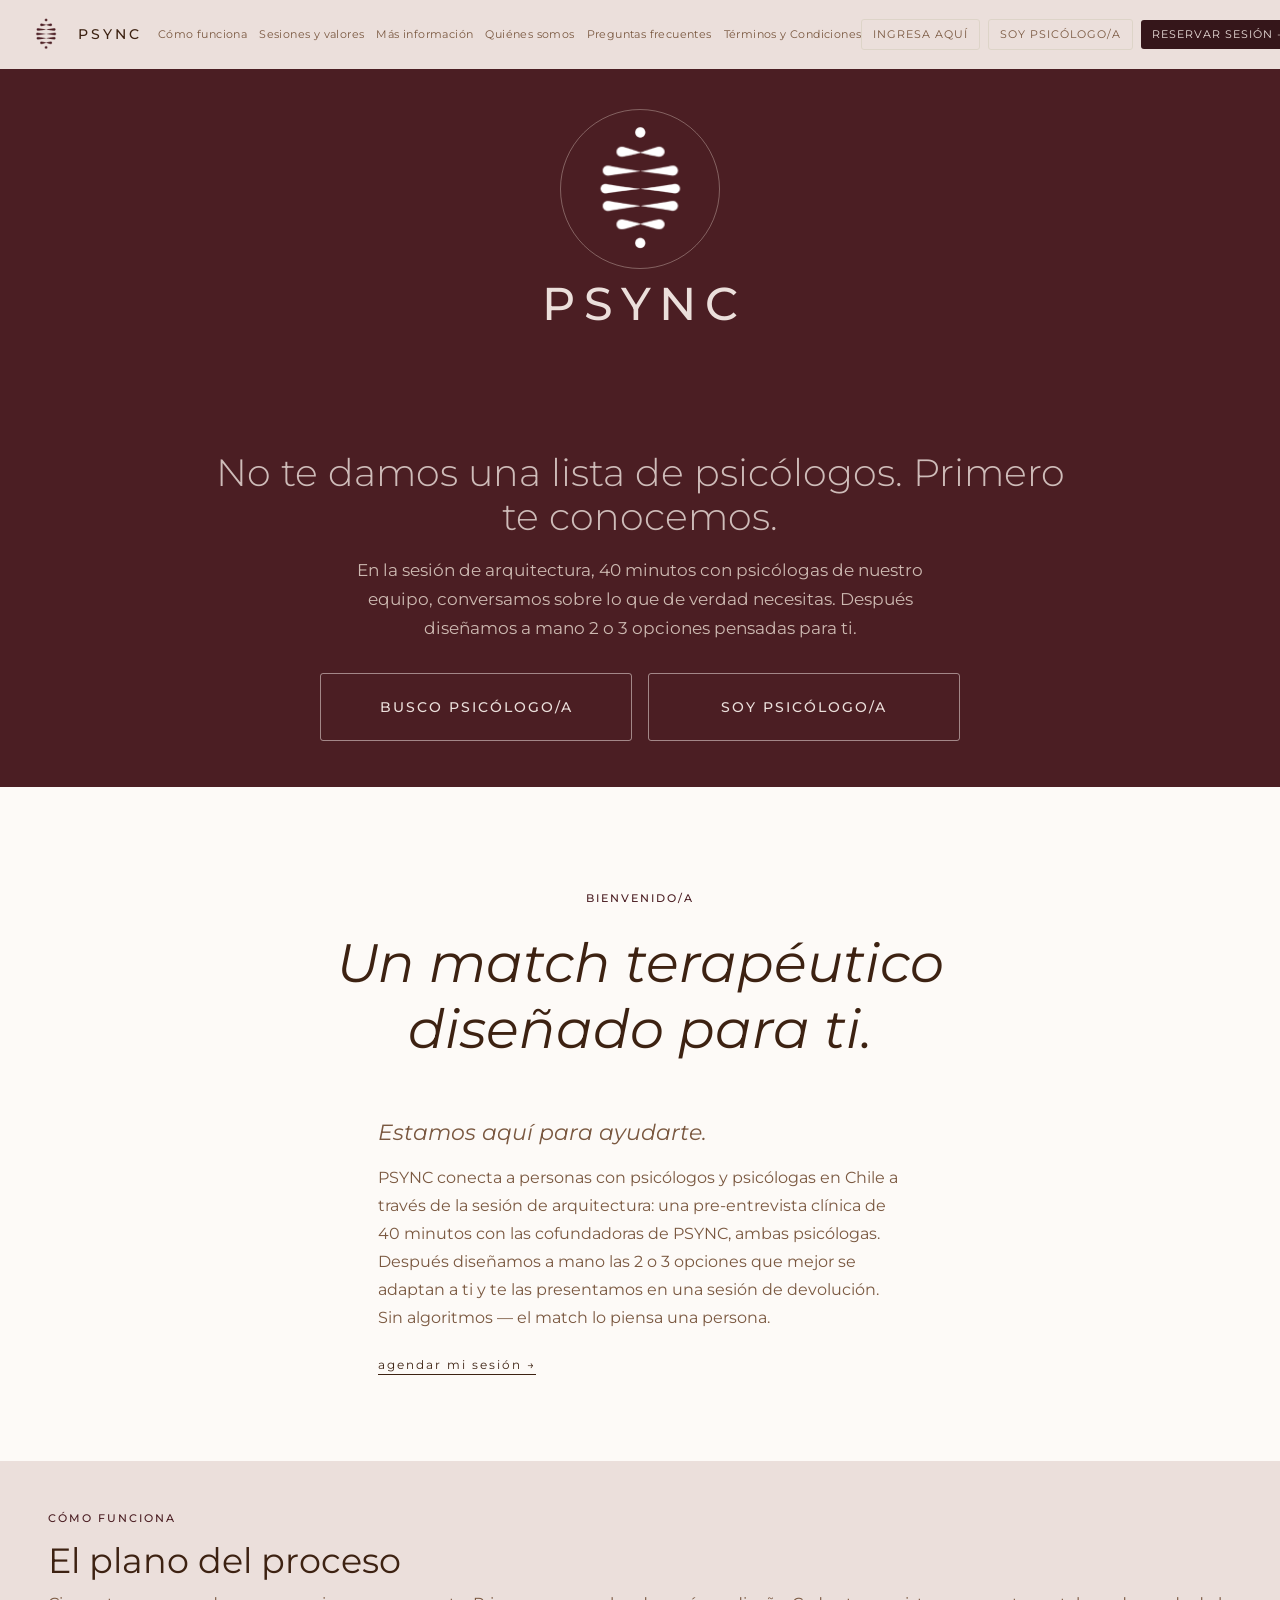
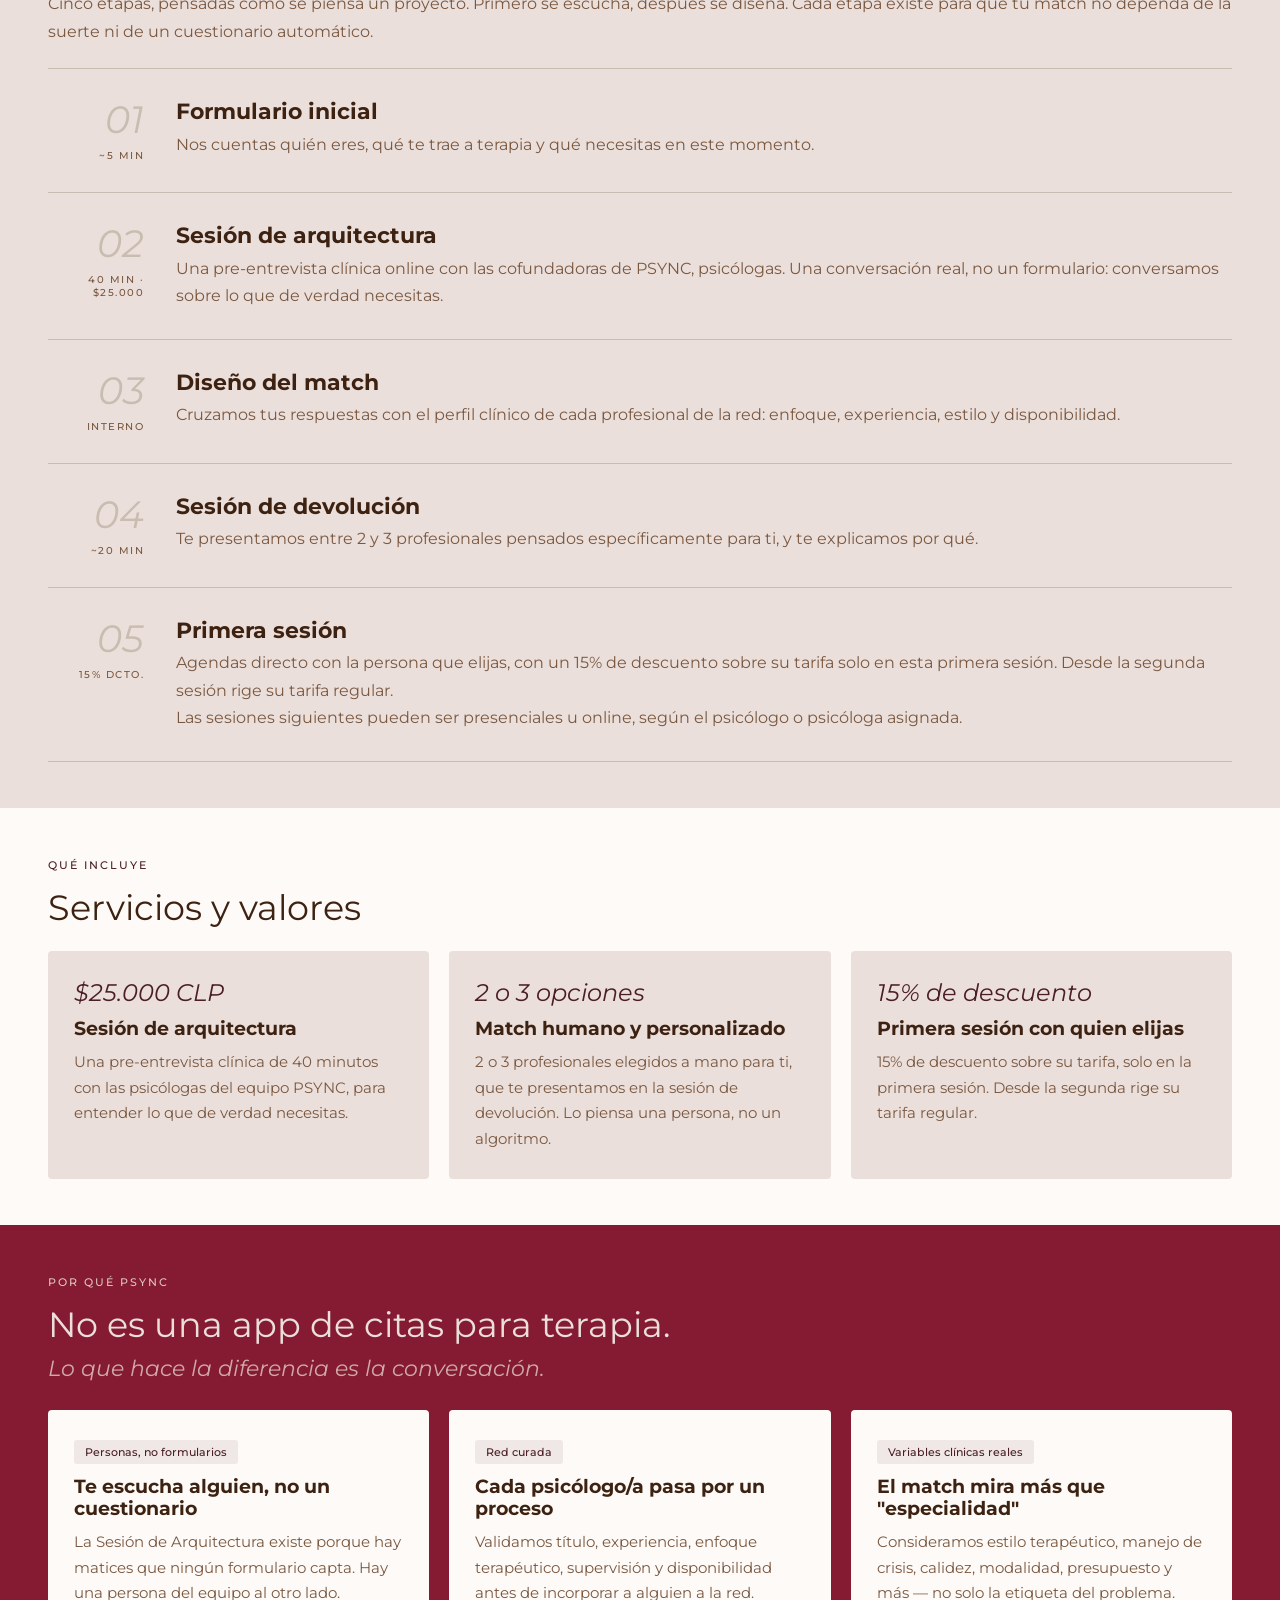
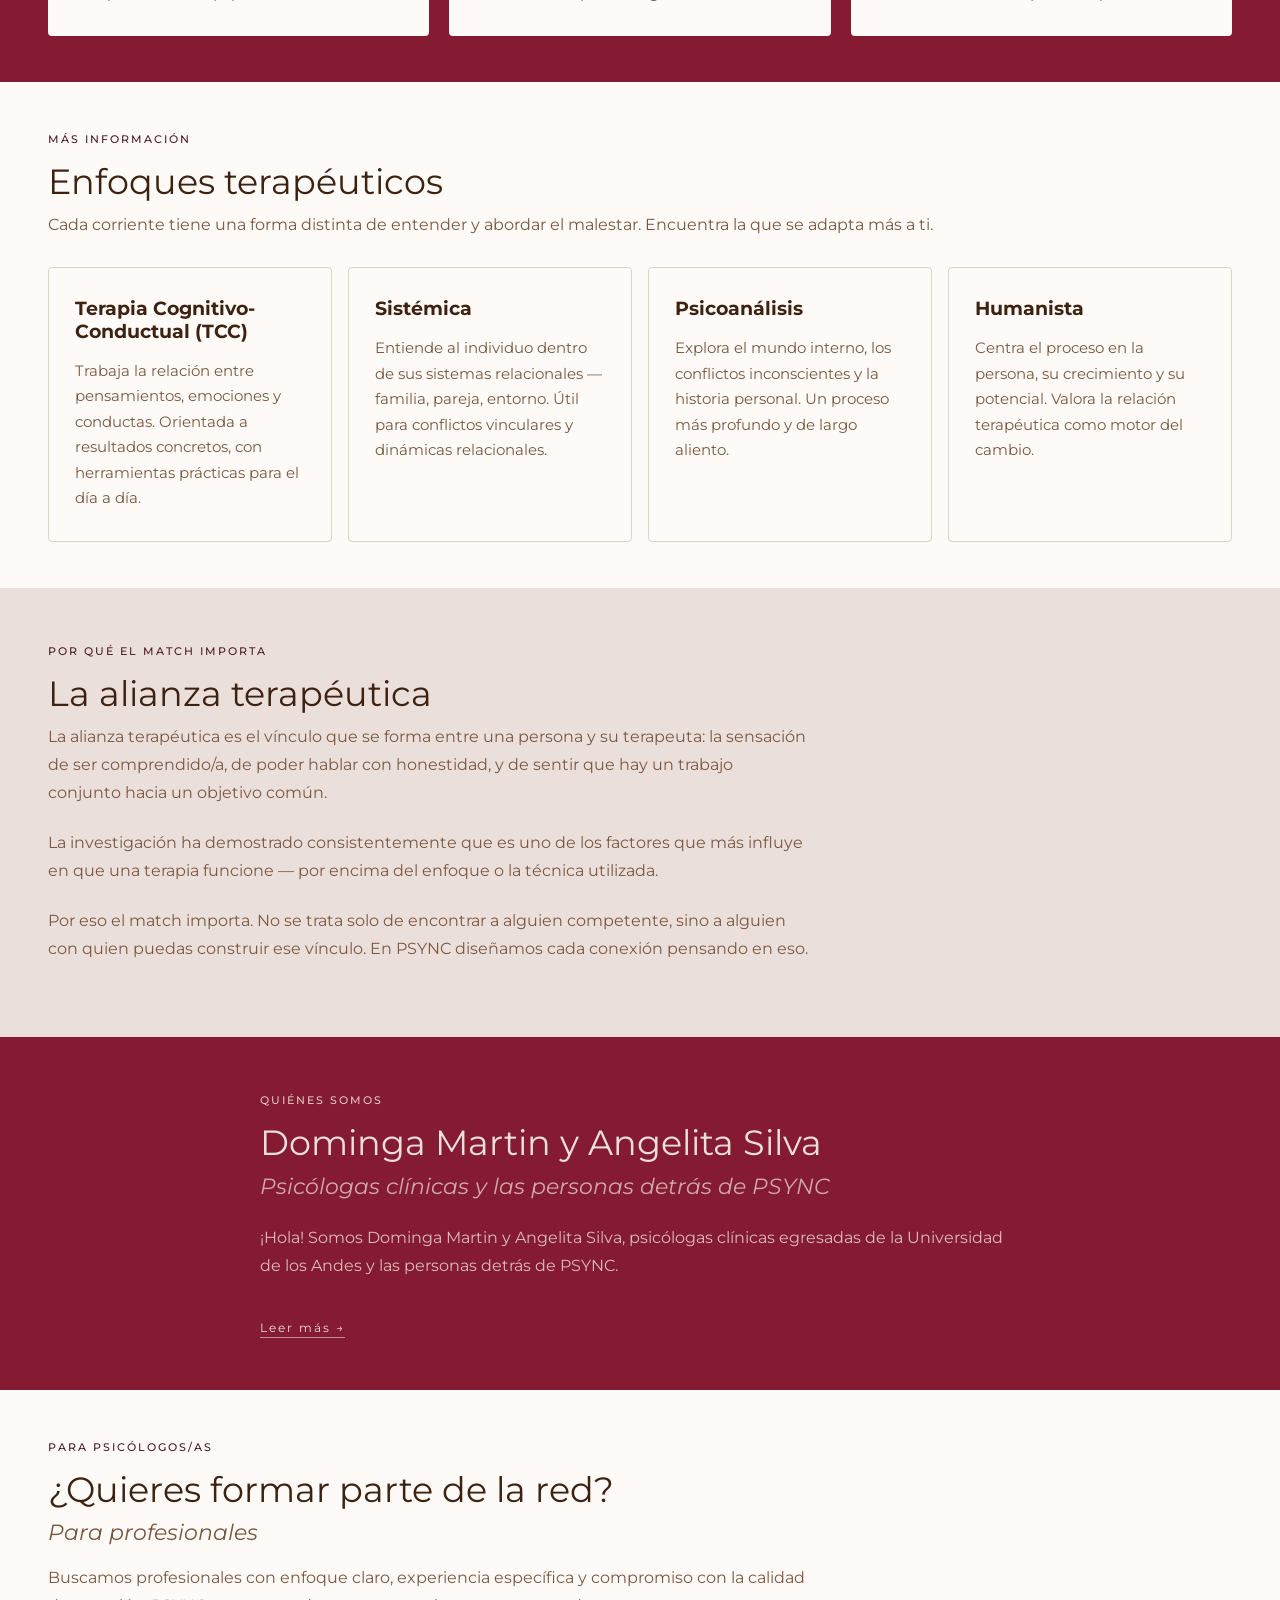
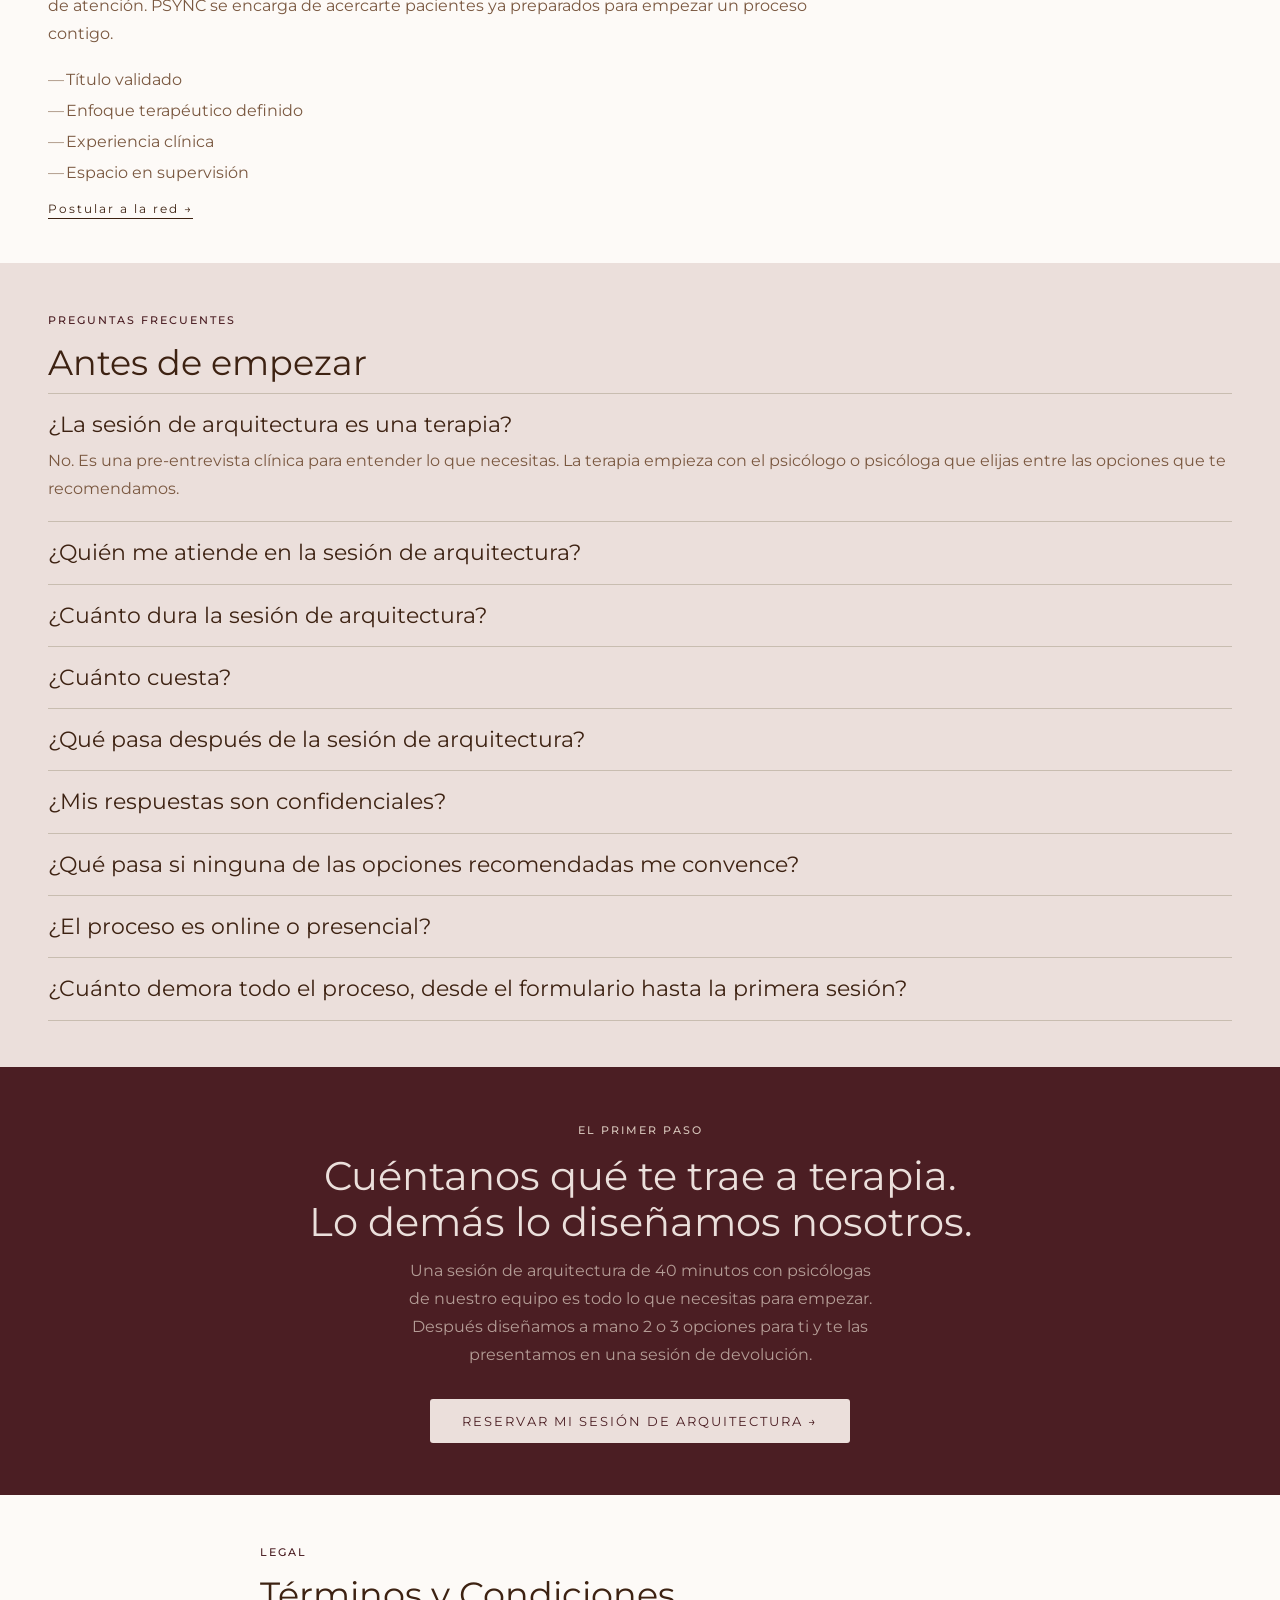
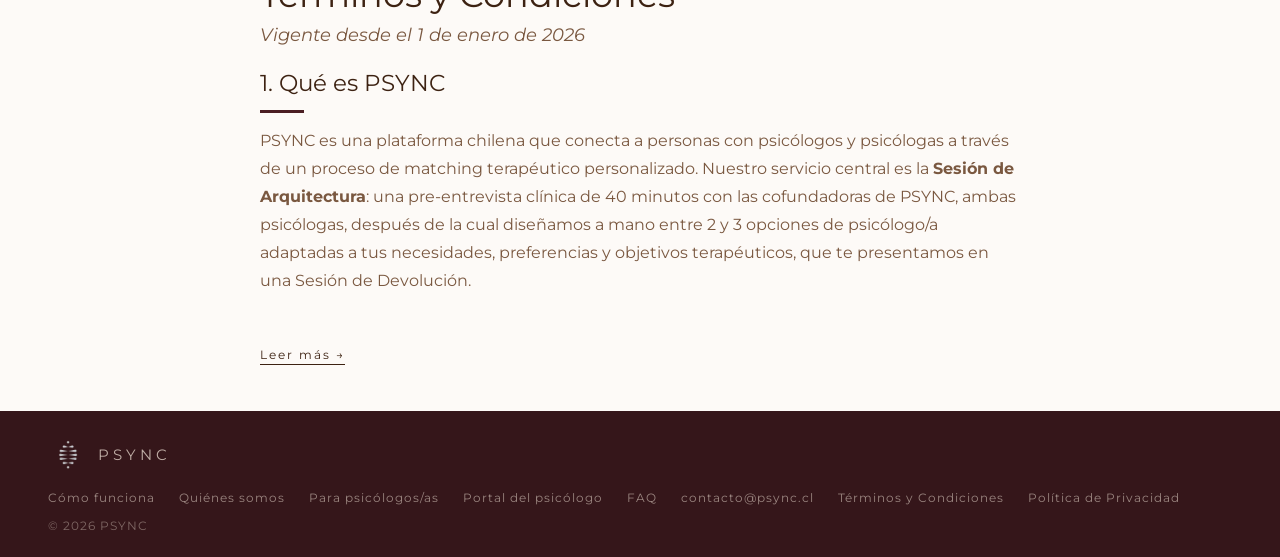
==== commit d09a3cd2: "Add files via upload" ====
--- a/index.html
+++ b/index.html
@@ -751,6 +751,78 @@
     .cta-fija-btn { letter-spacing: 0.4px; padding: 15px 8px; }
   }
 
+  /* ── PUERTAS DE ENTRADA (Busco / Soy psicólogo/a) + PASOS ── */
+  .caminos { scroll-margin-top: 90px; }
+  .puertas {
+    display: flex;
+    justify-content: center;
+    gap: 16px;
+    max-width: 640px;
+    margin: 0 auto;
+  }
+  .puerta {
+    flex: 1 1 0;
+    min-height: 68px;
+    padding: 18px 24px;
+    font-family: var(--font-body);
+    font-size: 14px;
+    font-weight: 500;
+    letter-spacing: 2px;
+    text-transform: uppercase;
+    color: var(--bg);
+    background: transparent;
+    border: 1px solid rgba(235,223,219,0.55);
+    border-radius: 3px;
+    cursor: pointer;
+    transition: background 0.2s, color 0.2s, border-color 0.2s;
+  }
+  .puerta:hover { border-color: var(--bg); background: rgba(235,223,219,0.08); }
+  .puerta[aria-pressed="true"] { background: var(--bg); color: var(--accent); border-color: var(--bg); }
+  .puerta:focus-visible { outline: 2px solid var(--bg); outline-offset: 3px; }
+
+  .camino-panel { max-width: 1080px; margin: 40px auto 0; text-align: center; }
+  .camino-panel:not([hidden]) { animation: caminoIn 0.3s ease; }
+  @keyframes caminoIn { from { opacity: 0; transform: translateY(6px); } to { opacity: 1; transform: none; } }
+  .camino-pasos {
+    list-style: none;
+    display: grid;
+    grid-template-columns: repeat(auto-fit, minmax(180px, 1fr));
+    gap: 14px;
+    margin-bottom: 30px;
+    text-align: left;
+  }
+  .camino-paso {
+    padding: 22px 20px;
+    border: 1px solid rgba(235,223,219,0.22);
+    border-radius: 4px;
+    background: rgba(235,223,219,0.05);
+  }
+  .camino-num {
+    display: block;
+    font-size: 30px;
+    font-weight: 300;
+    line-height: 1;
+    color: rgba(235,223,219,0.55);
+    margin-bottom: 14px;
+  }
+  .camino-titulo {
+    font-family: var(--font-body);
+    font-size: 15px;
+    font-weight: 500;
+    line-height: 1.35;
+    color: var(--bg);
+    margin-bottom: 8px;
+  }
+  .camino-texto {
+    font-family: var(--font-body);
+    font-size: 13.5px;
+    line-height: 1.55;
+    color: rgba(237,224,212,0.72);
+  }
+  @media (prefers-reduced-motion: reduce) {
+    .camino-panel:not([hidden]) { animation: none; }
+  }
+
   /* ── RESPONSIVE (≤768px) ──────────────────────────── */
   @media (max-width: 768px) {
     /* clip (no hidden) para no romper la barra fija (position: sticky) en celular */
@@ -768,6 +840,12 @@
     .hero-title { font-size: 23px; line-height: 1.14; margin-bottom: 12px; }
     .hero-lead { font-size: 15px; line-height: 1.6; margin-bottom: 22px; }
     .hero .btn-cta { padding: 14px 22px; letter-spacing: 1.5px; }
+    .puertas { flex-direction: column; gap: 10px; max-width: 360px; }
+    .puerta { min-height: 56px; padding: 14px 18px; font-size: 13px; letter-spacing: 1.5px; }
+    .camino-panel { margin-top: 26px; }
+    .camino-pasos { grid-template-columns: 1fr; gap: 10px; margin-bottom: 24px; }
+    .camino-paso { display: grid; grid-template-columns: 34px 1fr; column-gap: 12px; padding: 16px; }
+    .camino-num { grid-row: span 2; font-size: 24px; margin-bottom: 0; }
 
     /* Montserrat: etiquetas de los pasos más compactas en la columna angosta */
     .step { grid-template-columns: 62px 1fr; }
@@ -849,12 +927,12 @@
     <li><a href="#sesiones-y-valores">Sesiones y valores</a></li>
     <li><a href="#mas-informacion">Más información</a></li>
     <li><a href="#quienes-somos">Quiénes somos</a></li>
-    <li><a href="#para-psicologos">Para psicólogos/as</a></li>
     <li><a href="#preguntas-frecuentes">Preguntas frecuentes</a></li>
     <li><a href="#terminos">Términos y Condiciones</a></li>
   </ul>
   <div class="nav-actions">
     <a href="portal.html" class="nav-portal">Ingresa aquí</a>
+    <a href="#caminos" class="nav-portal" data-abrir-camino="psicologo">Soy psicólogo/a</a>
     <a href="formulario.html" class="nav-cta">Reservar sesión →</a>
   </div>
   <a href="formulario.html" class="nav-reservar">Reservar</a>
@@ -868,6 +946,7 @@
     <li><a href="#preguntas-frecuentes">Preguntas frecuentes</a></li>
     <li><a href="#terminos">Términos y Condiciones</a></li>
     <li><a href="portal.html">Ingresa aquí</a></li>
+    <li><a href="#caminos" data-abrir-camino="psicologo">Soy psicólogo/a</a></li>
     <li><a href="formulario.html" class="nav-mobile-cta">Reservar sesión →</a></li>
   </ul>
 </nav>
@@ -880,7 +959,33 @@
   <p class="hero-wordmark">psync</p>
   <h1 class="hero-title">No te damos una lista de psicólogos. Primero te conocemos.</h1>
   <p class="hero-lead">En la sesión de arquitectura, 40 minutos con psicólogas de nuestro equipo, conversamos sobre lo que de verdad necesitas. Después diseñamos a mano 2 o 3 opciones pensadas para ti.</p>
-  <a href="formulario.html" class="btn-cta">Reservar mi sesión de arquitectura</a>
+  <div class="caminos" id="caminos">
+    <div class="puertas">
+      <button type="button" class="puerta" data-camino="paciente" aria-pressed="false" aria-controls="camino-paciente">Busco psicólogo/a</button>
+      <button type="button" class="puerta" data-camino="psicologo" aria-pressed="false" aria-controls="camino-psicologo">Soy psicólogo/a</button>
+    </div>
+
+    <div class="camino-panel" id="camino-paciente" hidden>
+      <ol class="camino-pasos">
+        <li class="camino-paso"><span class="camino-num">1</span><h3 class="camino-titulo">Reservas tu Sesión de Arquitectura</h3><p class="camino-texto">Eliges día y hora en línea y completas un breve formulario.</p></li>
+        <li class="camino-paso"><span class="camino-num">2</span><h3 class="camino-titulo">Conversas 40 minutos con nuestro equipo</h3><p class="camino-texto">Una pre-entrevista clínica sobre lo que de verdad necesitas.</p></li>
+        <li class="camino-paso"><span class="camino-num">3</span><h3 class="camino-titulo">En la sesión de devolución te presentamos 2 o 3 opciones</h3><p class="camino-texto">Psicólogos/as elegidos a mano para ti, y te contamos por qué.</p></li>
+        <li class="camino-paso"><span class="camino-num">4</span><h3 class="camino-titulo">Eliges y agendas tu primera sesión con 15% de descuento</h3><p class="camino-texto">Agendas directo con quien elijas; el descuento es solo para esa primera sesión.</p></li>
+      </ol>
+      <a href="formulario.html" class="btn-cta">Reservar mi sesión de arquitectura</a>
+    </div>
+
+    <div class="camino-panel" id="camino-psicologo" hidden>
+      <ol class="camino-pasos">
+        <li class="camino-paso"><span class="camino-num">1</span><h3 class="camino-titulo">Postulas con el formulario</h3><p class="camino-texto">Nos cuentas tu formación, tu enfoque y tu experiencia clínica.</p></li>
+        <li class="camino-paso"><span class="camino-num">2</span><h3 class="camino-titulo">Revisamos tu perfil</h3><p class="camino-texto">Verificamos tu título, tu enfoque terapéutico y tu experiencia.</p></li>
+        <li class="camino-paso"><span class="camino-num">3</span><h3 class="camino-titulo">Entrevista con nuestro equipo</h3><p class="camino-texto">Conversamos contigo para conocer cómo trabajas.</p></li>
+        <li class="camino-paso"><span class="camino-num">4</span><h3 class="camino-titulo">Completas el C-NIP</h3><p class="camino-texto">Un cuestionario sobre tu estilo terapéutico que usamos para el match.</p></li>
+        <li class="camino-paso"><span class="camino-num">5</span><h3 class="camino-titulo">Entras a la red</h3><p class="camino-texto">Empezamos a acercarte pacientes que calzan contigo.</p></li>
+      </ol>
+      <a href="postulacion-psicologo.html" class="btn-cta">Postular a la red</a>
+    </div>
+  </div>
 </section>
 
 <!-- BIENVENIDA -->
@@ -1283,7 +1388,7 @@
   // Botón fijo de reserva (solo < 1280px): visible después de pasar el botón del hero
   // y antes de llegar al CTA final; oculto con el menú ☰ abierto.
   const ctaFija  = document.getElementById('ctaFija');
-  const heroCta  = document.querySelector('.hero .btn-cta');
+  const heroCta  = document.getElementById('caminos');
   const ctaFinal = document.querySelector('.cta-final');
   const mqMovil  = window.matchMedia('(max-width: 1279px)');
   let ctaRaf = 0;
@@ -1301,6 +1406,22 @@
   mobileMenuEl.querySelectorAll('a').forEach(link => link.addEventListener('click', pedirSyncCta));
   syncCtaFija();
 
+  // Puertas de entrada: muestran los pasos de cada camino sin cambiar de página
+  const puertas = document.querySelectorAll('.puerta');
+  const abrirCamino = (camino) => {
+    puertas.forEach(btn => {
+      const activo = btn.dataset.camino === camino;
+      btn.setAttribute('aria-pressed', activo);
+      document.getElementById('camino-' + btn.dataset.camino).hidden = !activo;
+    });
+    pedirSyncCta();
+  };
+  puertas.forEach(btn => btn.addEventListener('click', () => abrirCamino(btn.dataset.camino)));
+  document.querySelectorAll('[data-abrir-camino]').forEach(link => {
+    link.addEventListener('click', () => abrirCamino(link.dataset.abrirCamino));
+  });
+  if (location.hash === '#caminos') abrirCamino('psicologo');
+
   // Leer más — Quiénes somos
   const quienesMore = document.getElementById('quienes-more');
   const quienesBtn  = document.getElementById('quienes-btn');
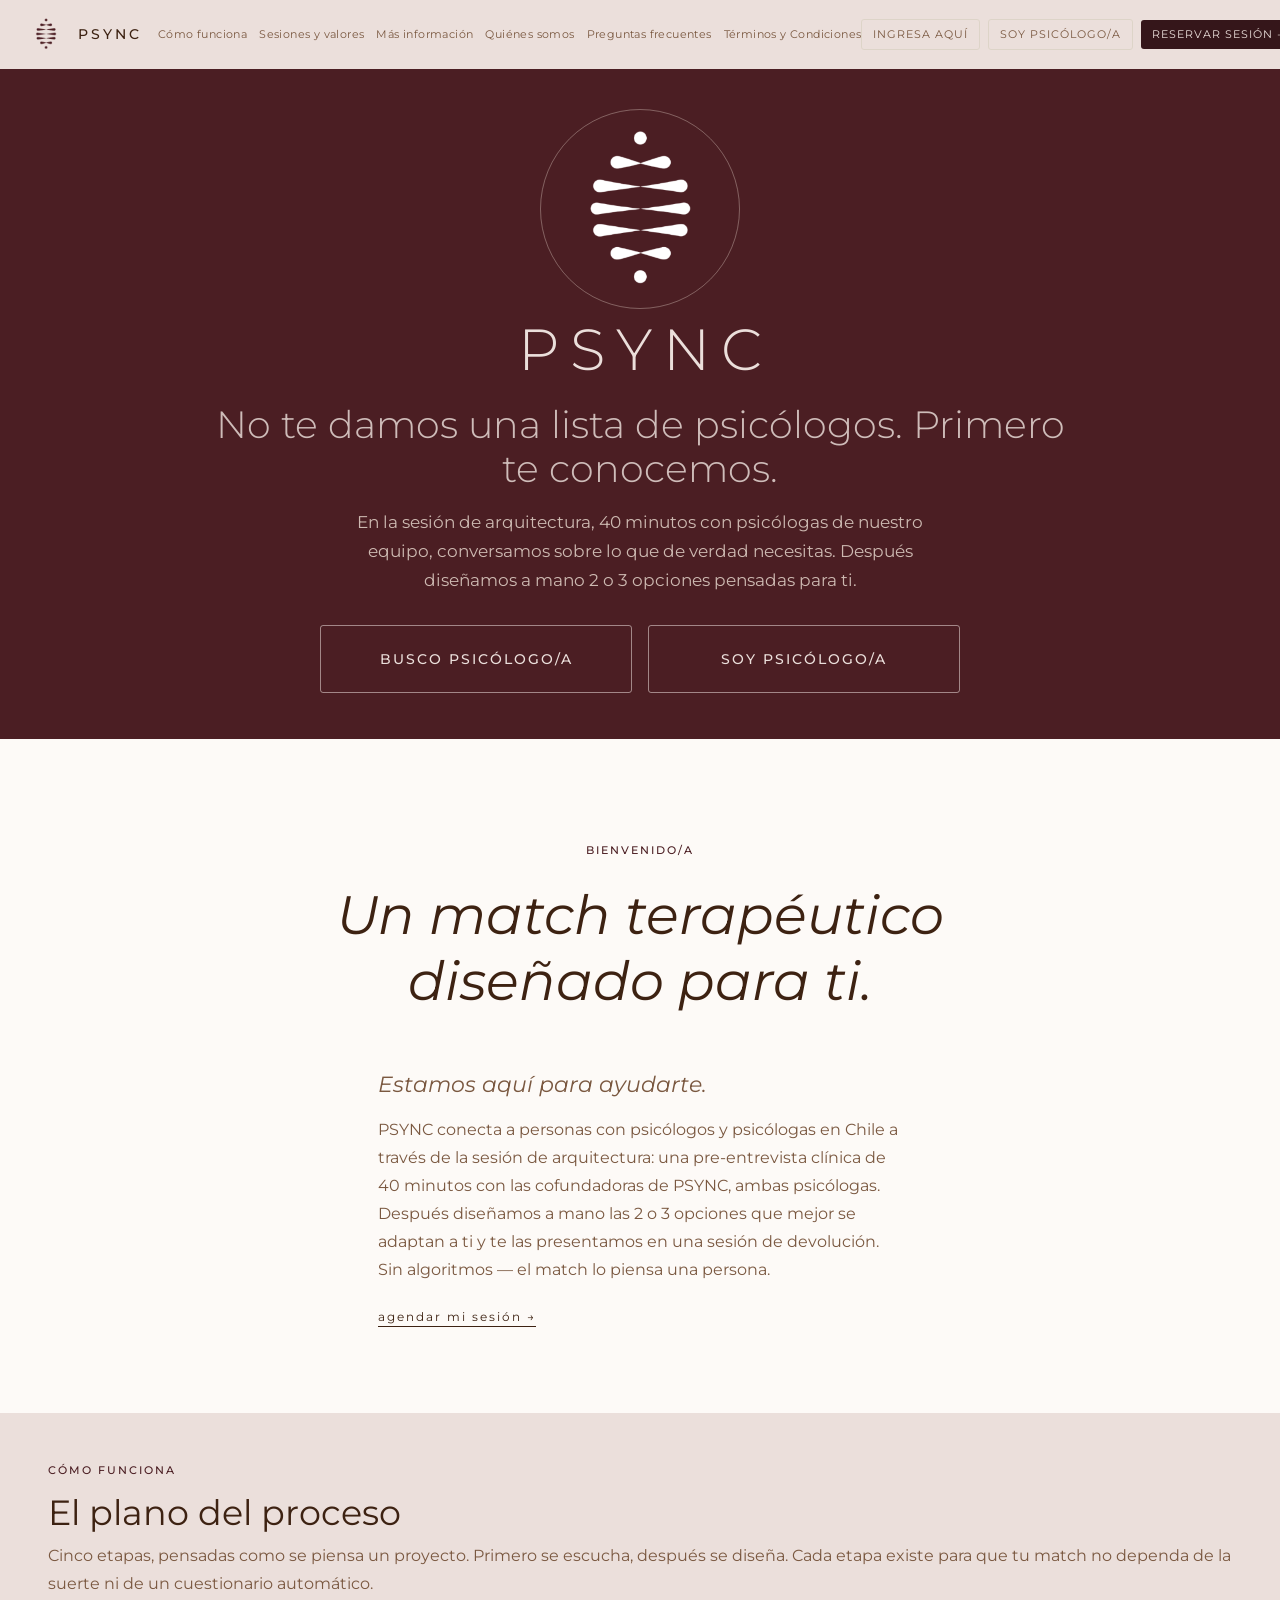
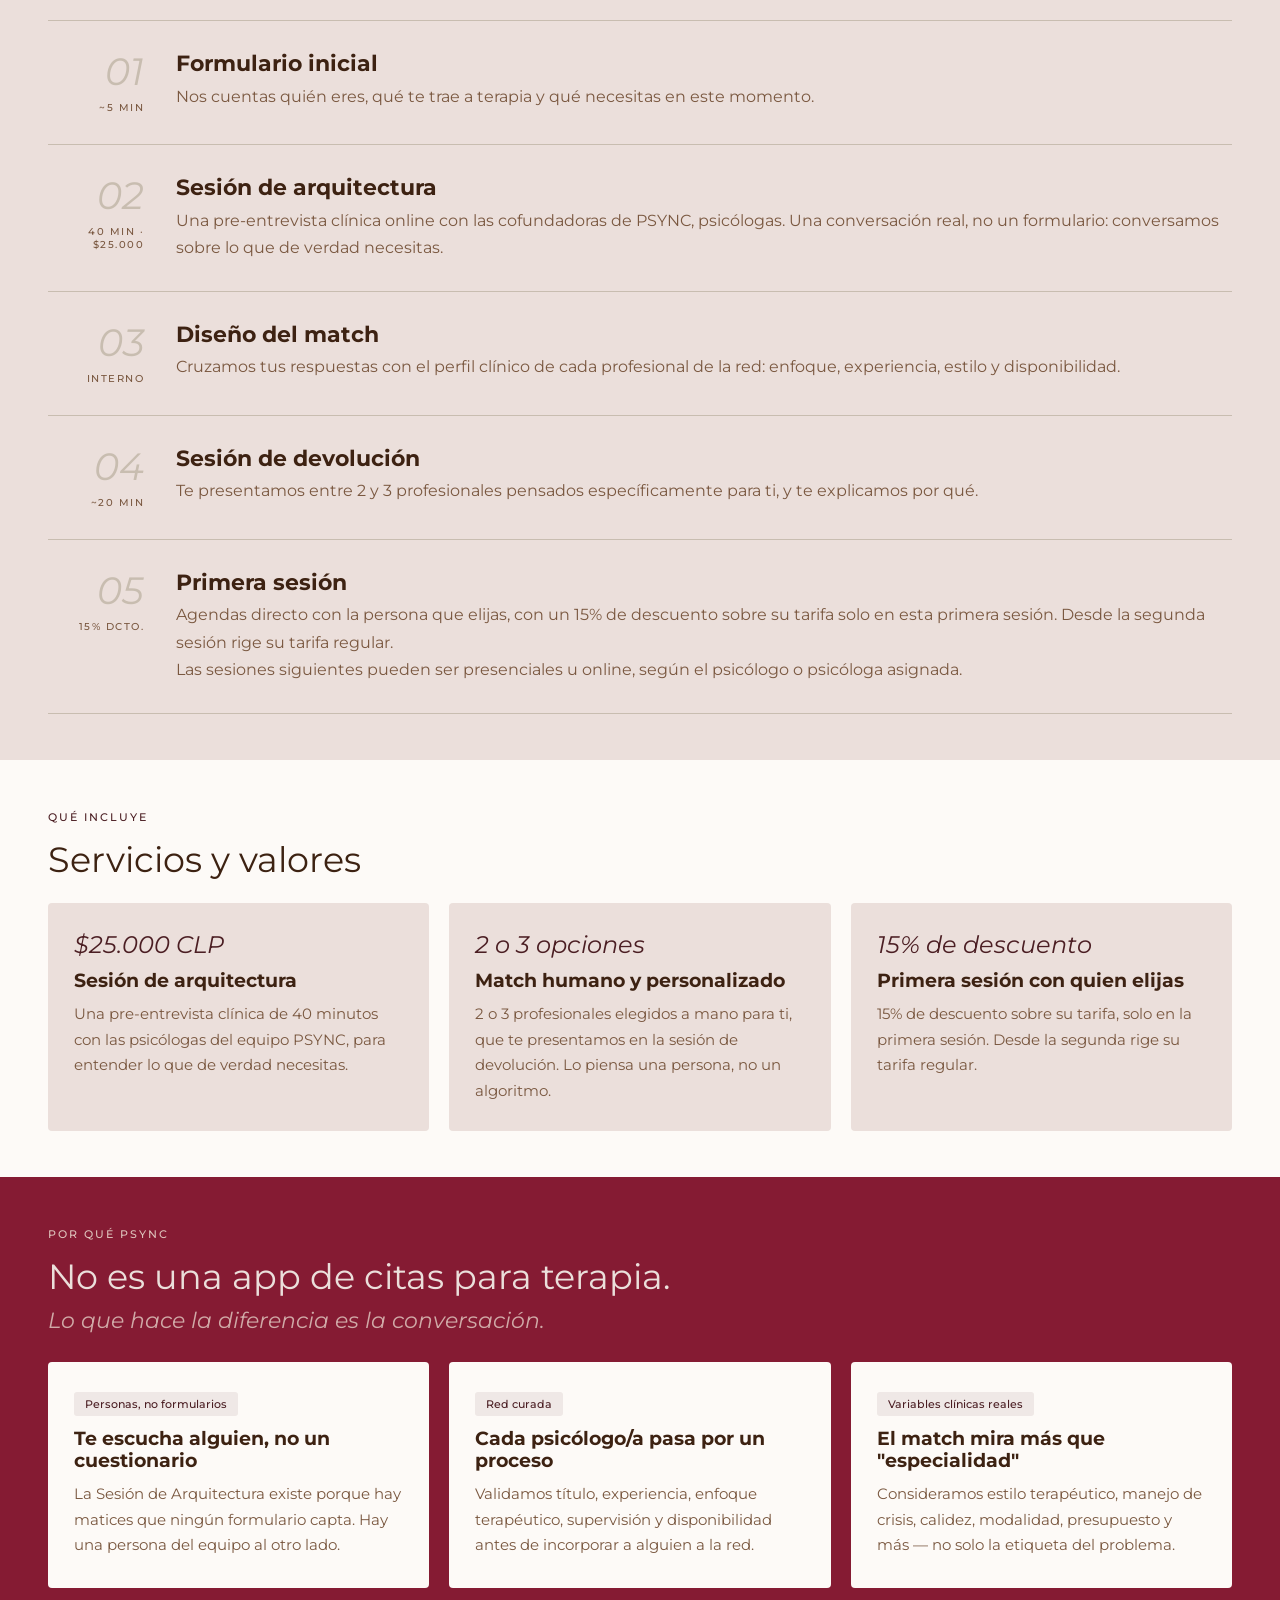
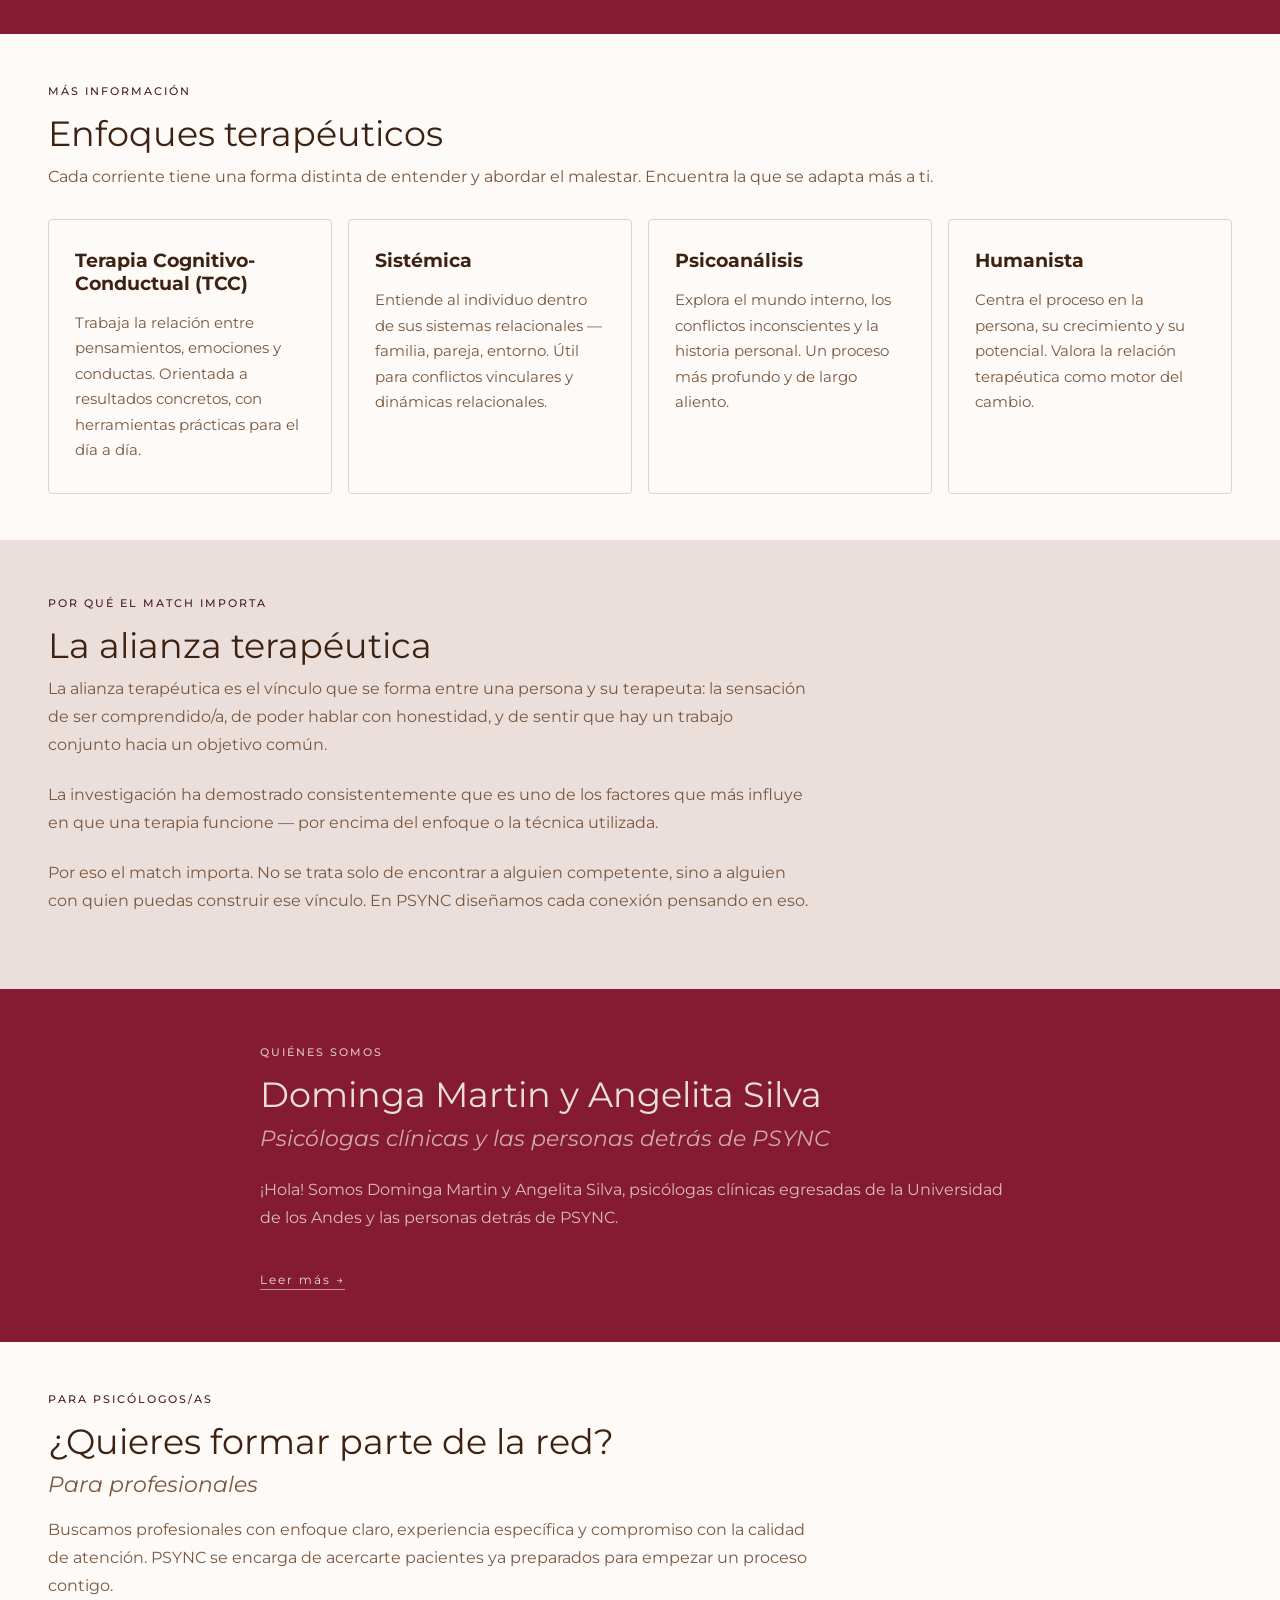
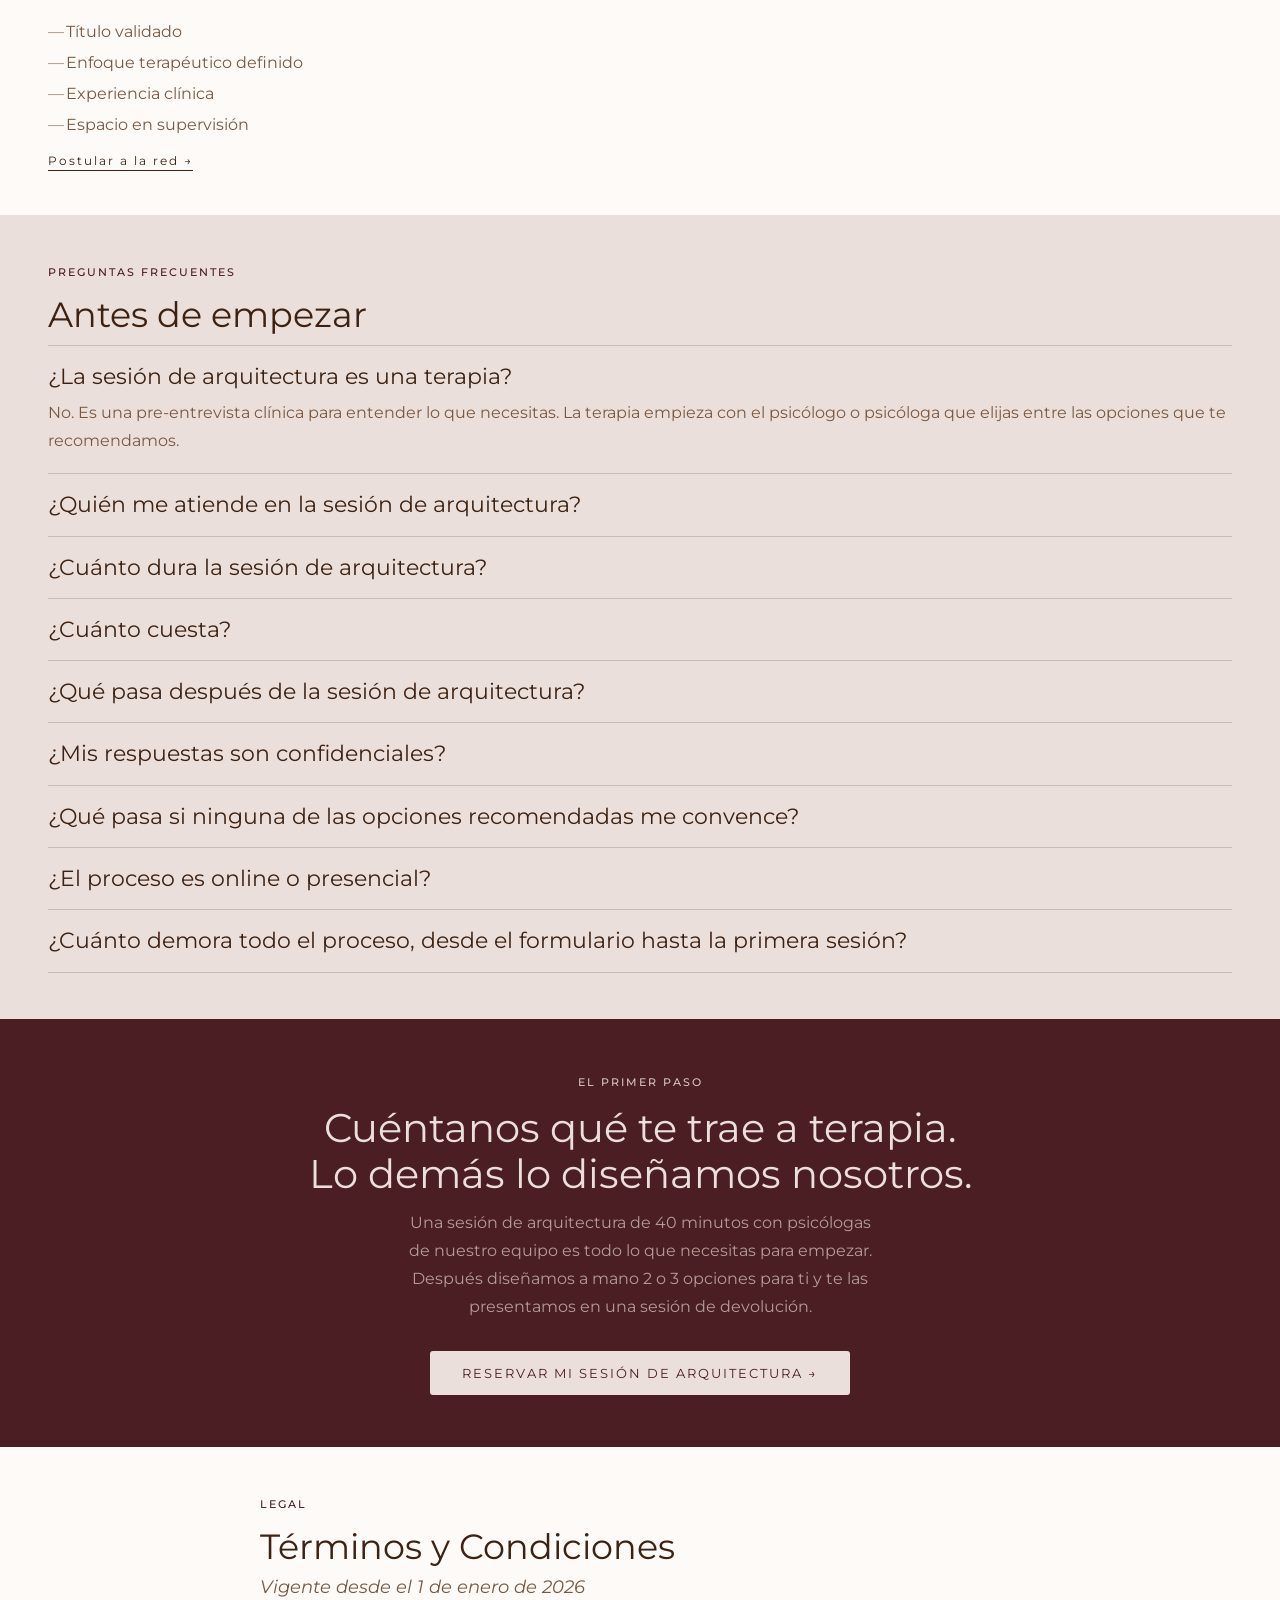
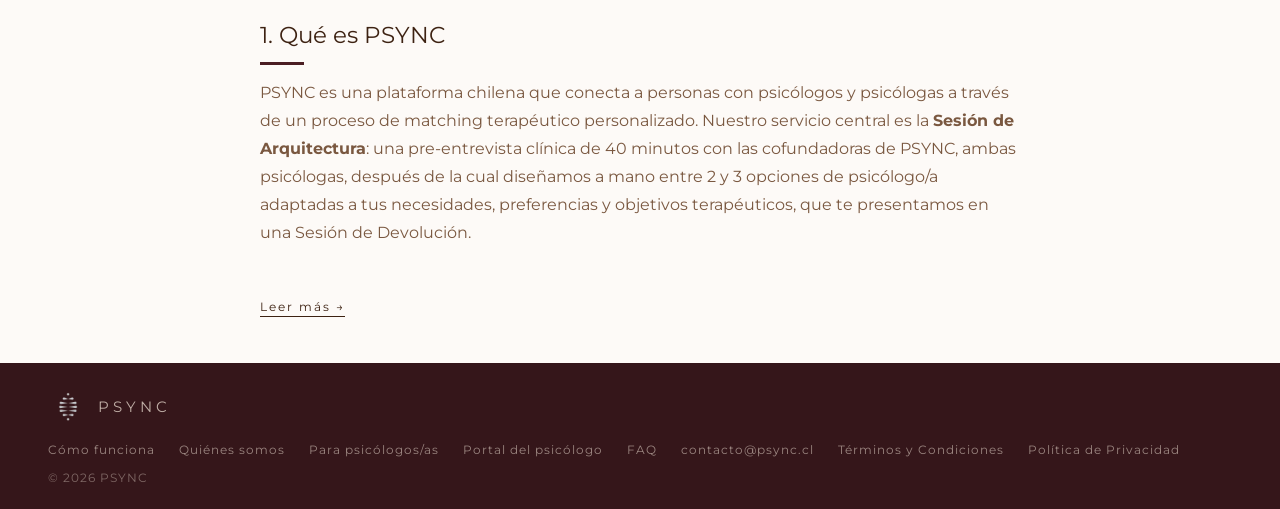
==== commit fd64fe73: "Add files via upload" ====
--- a/index.html
+++ b/index.html
@@ -142,8 +142,8 @@
     text-align: center;
   }
   .hero-circle {
-    width: 160px;
-    height: 160px;
+    width: 200px;
+    height: 200px;
     border-radius: 50%;
     border: 1px solid rgba(237,224,212,0.35);
     margin: 0 auto 12px;
@@ -155,14 +155,14 @@
   .hero-circle img { width: 100%; height: 100%; object-fit: contain; transform: scale(1.12); filter: brightness(0) invert(1); }
   .hero-wordmark {
     font-family: var(--font-base);
-    font-size: 46px;
-    font-weight: 500;
+    font-size: 58px;
+    font-weight: 300;
     letter-spacing: 0.2em;
     text-transform: uppercase;
     line-height: 1;
     color: var(--bg);
     padding-left: 0.2em; /* compensa el letter-spacing final para centrar ópticamente */
-    margin: 0 auto 124px; /* separa el bloque logo+PSYNC del bloque de texto */
+    margin: 0 auto 24px;
   }
   .hero-title {
     font-size: 38px;
@@ -835,8 +835,8 @@
 
     /* Hero compacto: título, subtítulo y botón dentro de la 1ª pantalla también en teléfonos chicos */
     .hero { padding: 12px 24px 30px; }
-    .hero-circle { width: 84px; height: 84px; margin-bottom: 6px; }
-    .hero-wordmark { font-size: 33px; margin-bottom: 80px; }
+    .hero-circle { width: 105px; height: 105px; margin-bottom: 6px; }
+    .hero-wordmark { font-size: 41px; margin-bottom: 16px; }
     .hero-title { font-size: 23px; line-height: 1.14; margin-bottom: 12px; }
     .hero-lead { font-size: 15px; line-height: 1.6; margin-bottom: 22px; }
     .hero .btn-cta { padding: 14px 22px; letter-spacing: 1.5px; }
@@ -907,8 +907,8 @@
   /* Teléfonos muy angostos (≤340px): hero aún más compacto */
   @media (max-width: 340px) {
     .hero { padding-top: 8px; }
-    .hero-circle { width: 64px; height: 64px; margin-bottom: 4px; }
-    .hero-wordmark { font-size: 32px; margin-bottom: 72px; }
+    .hero-circle { width: 80px; height: 80px; margin-bottom: 4px; }
+    .hero-wordmark { font-size: 40px; margin-bottom: 16px; }
     .hero-title { font-size: 20px; }
     .hero-lead { font-size: 14px; line-height: 1.55; margin-bottom: 18px; }
   }
